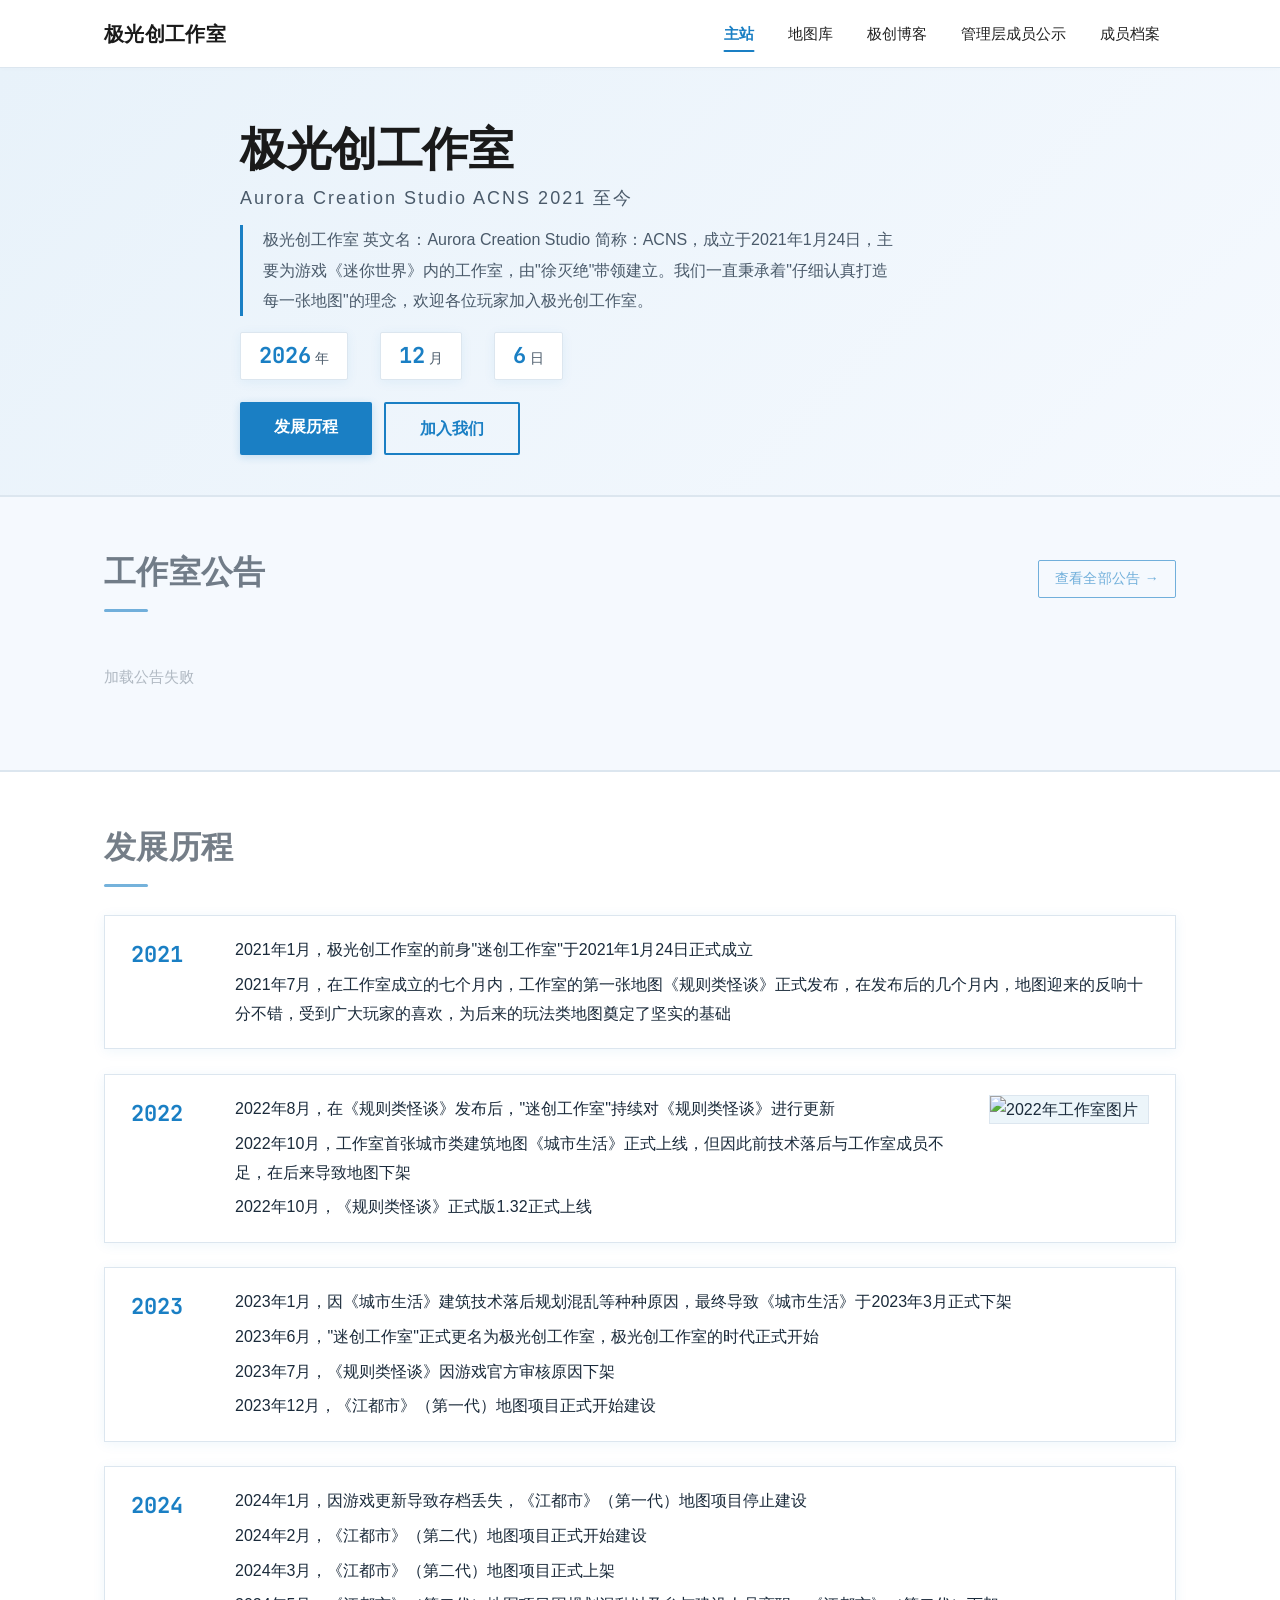
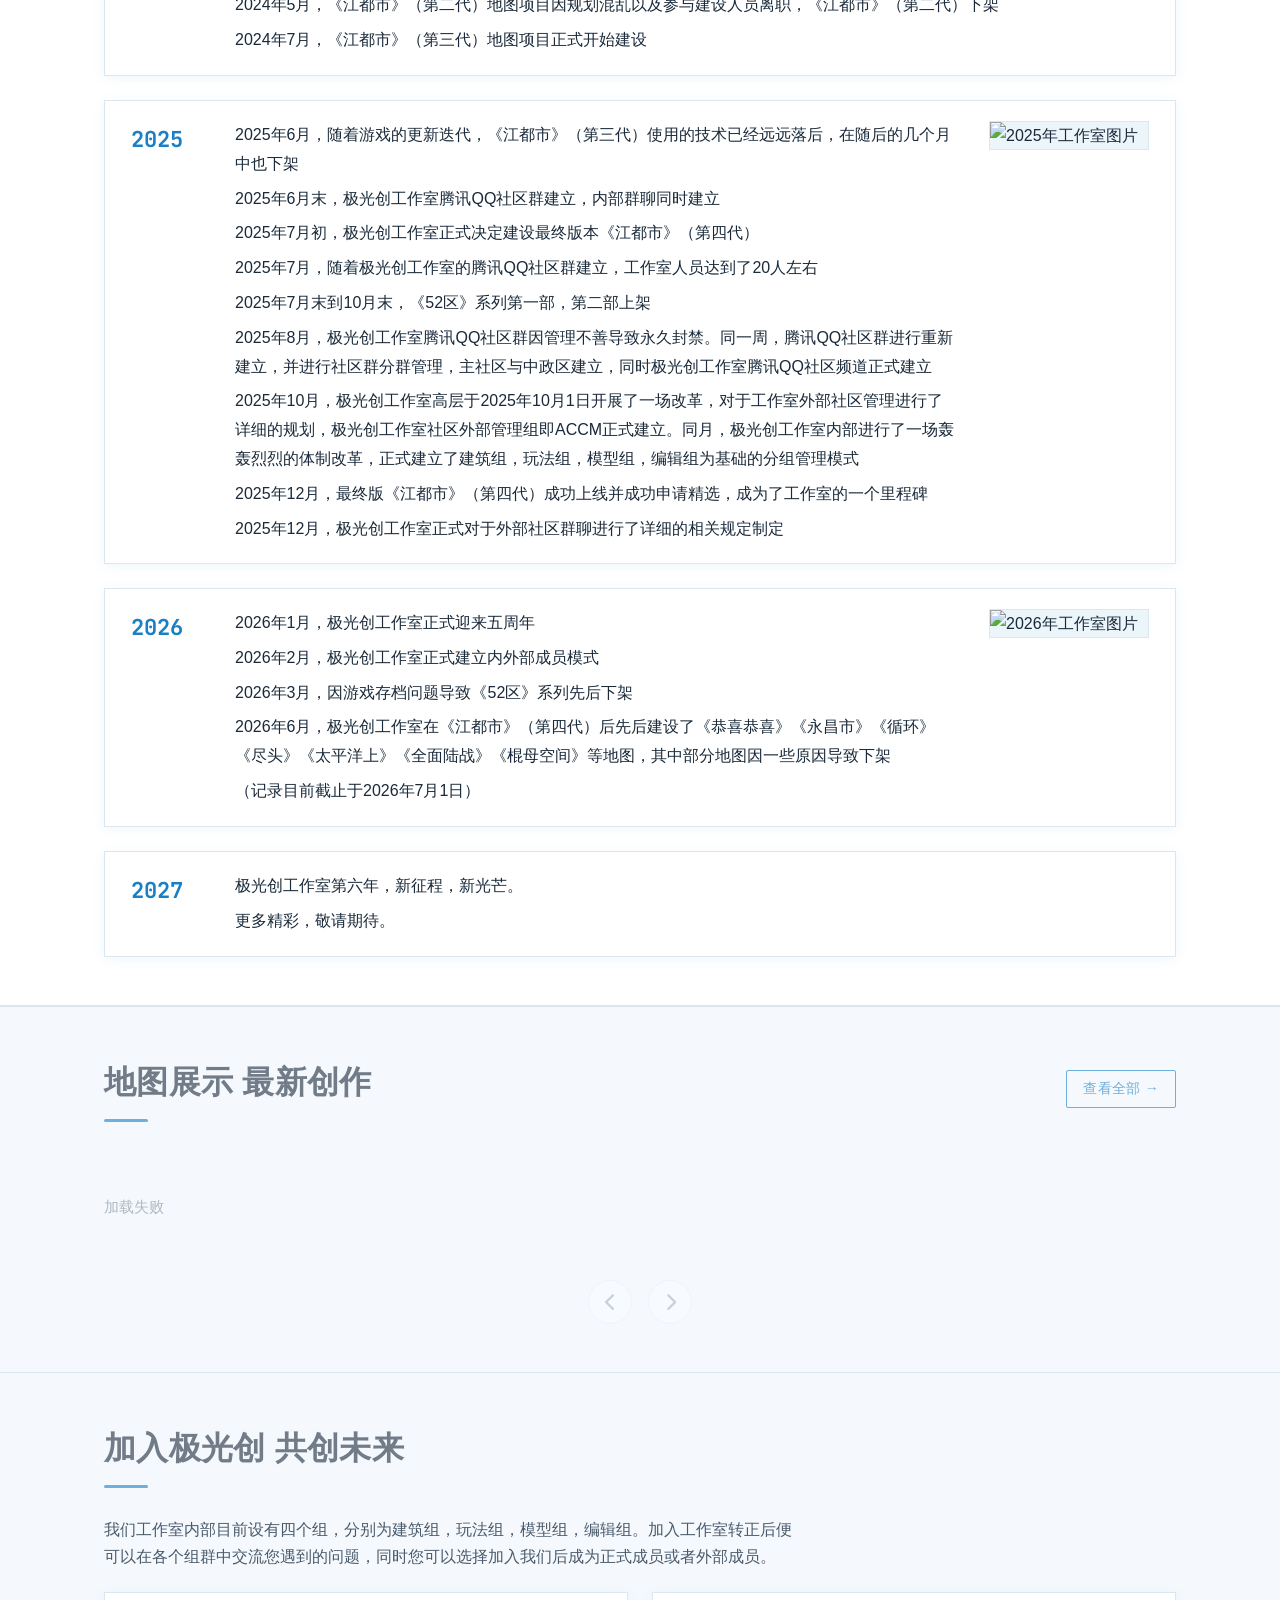
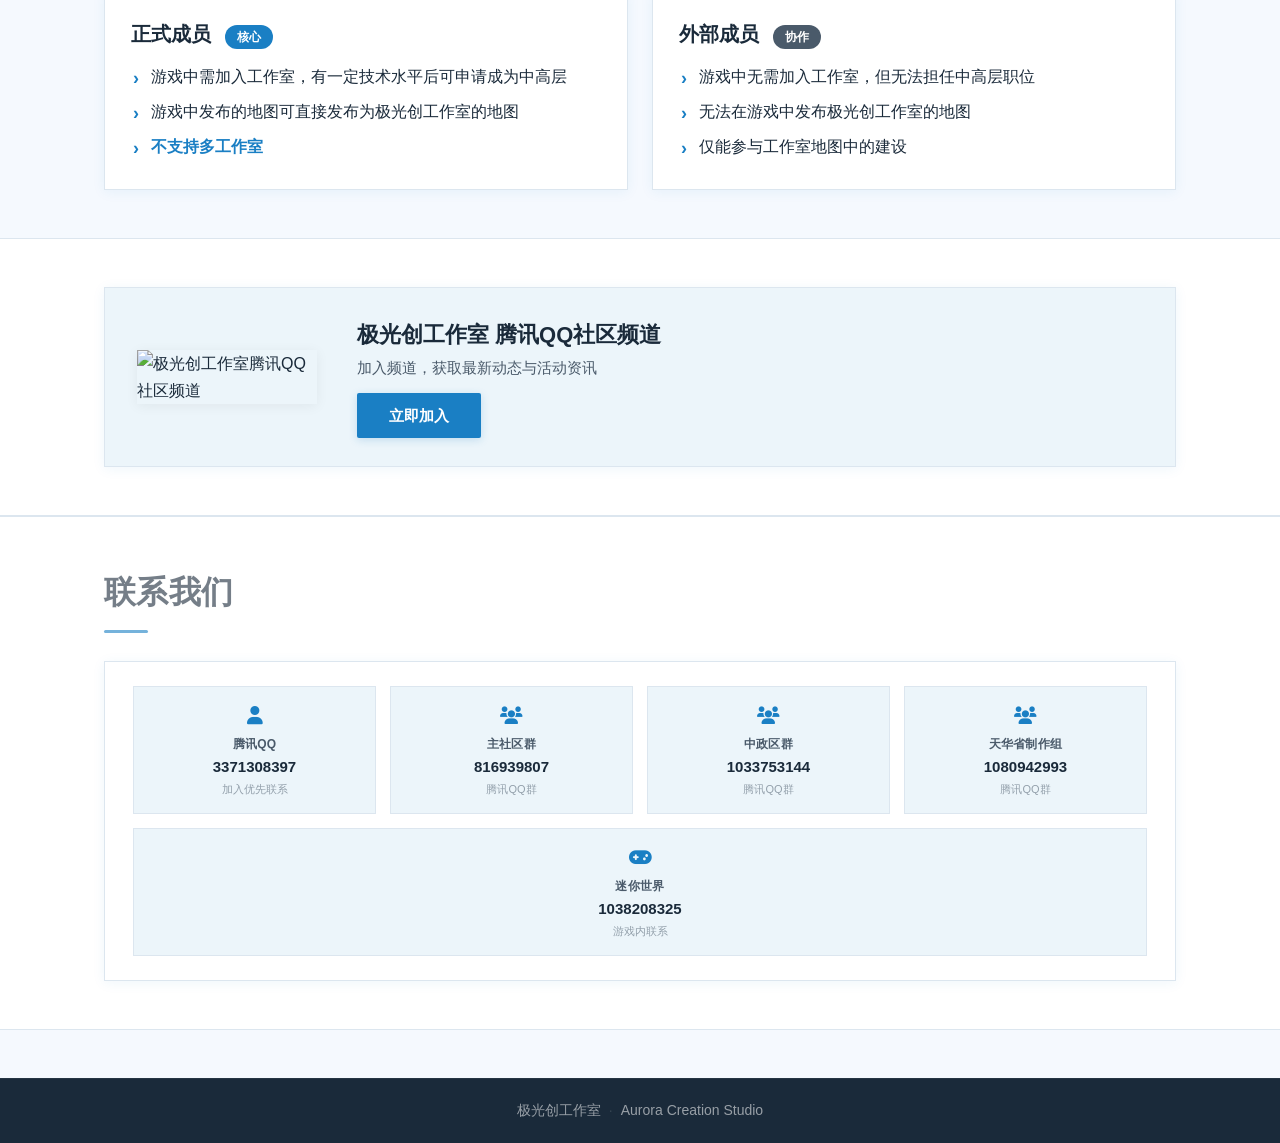
==== index.html @ d9a99336 "Update index.html" ====
<!DOCTYPE html>
<html lang="zh-CN">
<head>
    <meta charset="UTF-8">
    <meta name="viewport" content="width=device-width, initial-scale=1.0, maximum-scale=1.0, user-scalable=no, viewport-fit=cover">
    <title>极光创工作室</title>
    <link rel="shortcut icon" href="https://user-assets.sxlcdn.com/images/1291382/FuDaZWAs3_92-0wUCjGg2zRMiHe5.png?imageMogr2/strip/auto-orient/thumbnail/64x64>/quality/90!/format/png" type="image/x-icon">
    <link rel="stylesheet" href="https://cdnjs.cloudflare.com/ajax/libs/font-awesome/6.0.0-beta3/css/all.min.css">
    <link href="https://fonts.googleapis.com/css2?family=Inter:wght@300;400;500;600;700;800;900&family=JetBrains+Mono:wght@300;400;600;700&display=swap" rel="stylesheet">
    <link rel="stylesheet" href="assets/css/components.css">
    <style>
        /* ===== 基础变量（与成员档案一致） ===== */
        :root {
            --blue-primary: #1a7fc4;
            --blue-primary-dark: #0f6aad;
            --blue-bg-light: #ecf5fa;
            --blue-bg-pale: #f5f9fe;
            --white: #ffffff;
            --text-dark: #1a2a3a;
            --text-muted: #4a5a6a;
            --border-light: #dce6ef;
            --shadow-sm: 0 2px 12px rgba(26, 127, 196, 0.07);
            --shadow-hover: 0 8px 28px rgba(26, 127, 196, 0.14);
            --radius: 2px;
        }

        * { margin:0; padding:0; box-sizing:border-box; cursor:default; }
        a,button,.btn,.nav-link { cursor:pointer; }
        :focus { outline:2px solid var(--blue-primary); outline-offset:2px; }
        html { font-size:16px; scroll-behavior:smooth; }
        body {
            font-family: -apple-system, BlinkMacSystemFont, "PingFang SC", "Microsoft YaHei", "Helvetica Neue", Arial, sans-serif;
            background-color: #f5f9fe;
            color: #1a2a3a;
            line-height: 1.7;
            font-size: 16px;
            padding-top: 68px;
            overflow-x: hidden;
            -webkit-font-smoothing: antialiased;
            user-select: none;
        }
        a { text-decoration: none; color: inherit; }
        img { max-width:100%; height:auto; display:block; }
        .container { max-width:1120px; margin:0 auto; padding:0 24px; }

        /* ============================================================
           导航栏（完全复制成员档案页面样式）
           ============================================================ */
        .navbar {
            position: fixed;
            top: 0;
            left: 0;
            right: 0;
            z-index: 100;
            background: #ffffff;
            height: 68px;
            display: flex;
            align-items: center;
            border-bottom: 1px solid var(--border-light);
            box-shadow: 0 1px 4px rgba(0, 0, 0, 0.02);
        }
        .navbar .container {
            display: flex;
            align-items: center;
            justify-content: space-between;
            width: 100%;
        }
        .navbar-brand {
            display: flex;
            align-items: center;
            gap: 10px;
        }
        .navbar-brand .logo {
            height: 36px;
            width: auto;
        }
        .navbar-brand .brand-text {
            font-size: 20px;
            font-weight: 700;
            color: #1a1a1a;
            letter-spacing: 0.3px;
            white-space: nowrap;
        }
        .nav-links {
            display: flex;
            gap: 2px;
            list-style: none;
        }
        .nav-links li a {
            display: block;
            padding: 8px 16px;
            font-size: 15px;
            font-weight: 500;
            color: #222222;
            border-radius: var(--radius);
            transition: background 0.2s, color 0.2s;
            position: relative;
        }
        .nav-links li a::after {
            content: '';
            position: absolute;
            bottom: 2px;
            left: 50%;
            width: 0;
            height: 2px;
            background: var(--blue-primary);
            transition: width 0.25s ease;
            transform: translateX(-50%);
            border-radius: var(--radius);
        }
        .nav-links li a:hover {
            background: var(--blue-bg-light);
            color: var(--blue-primary);
        }
        .nav-links li a:hover::after {
            width: 50%;
        }
        .nav-links li a.active {
            color: var(--blue-primary);
            font-weight: 600;
        }
        .nav-links li a.active::after {
            width: 50%;
        }

        .menu-toggle {
            display: none;
            background: none;
            border: none;
            font-size: 1.4rem;
            color: #222;
            cursor: pointer;
            padding: 4px 8px;
        }

        /* ============================================================
           底部（与成员档案一致）
           ============================================================ */
        .footer {
            background: #1a2a3a;
            color: rgba(255, 255, 255, 0.55);
            text-align: center;
            padding: 20px 0;
            font-size: 14px;
            border-top: 1px solid rgba(255, 255, 255, 0.05);
            margin-top: 48px;
        }
        .footer .container {
            display: flex;
            justify-content: center;
            align-items: center;
            gap: 8px;
            flex-wrap: wrap;
        }
        .footer .sep {
            color: rgba(255, 255, 255, 0.12);
        }

        /* ============================================================
           英雄区
           ============================================================ */
        .hero {
            padding: 56px 0 40px;
            background: linear-gradient(135deg, #e8f2fa 0%, #f5f9fe 100%);
            border-bottom: 1px solid var(--border-light);
            position: relative;
            overflow: hidden;
        }
        .hero-content { max-width:800px; margin:0 auto; text-align:left; position:relative; z-index:1; }
        .hero-content h1 { font-size:46px; font-weight:800; color:#1a1a1a; line-height:1.1; letter-spacing:-0.5px; margin-bottom:8px; }
        .hero-content h1 .hl { color:var(--blue-primary); }
        .hero-content .sub { font-size:18px; color:var(--text-muted); letter-spacing:2px; font-weight:300; margin-bottom:12px; }
        .hero-content .desc { font-size:16px; color:var(--text-muted); max-width:660px; line-height:1.9; border-left:3px solid var(--blue-primary); padding-left:20px; }
        .hero-stats { display:flex; gap:16px 32px; flex-wrap:wrap; margin:16px 0 22px; }
        .hero-stats .stat { background:var(--white); border:1px solid var(--border-light); padding:4px 18px; border-radius:var(--radius); box-shadow:var(--shadow-sm); transition:box-shadow .25s,transform .2s; }
        .hero-stats .stat:hover { box-shadow:var(--shadow-hover); transform:translateY(-2px); }
        .hero-stats .stat .num { font-size:22px; font-weight:700; color:var(--blue-primary); font-family:'JetBrains Mono',monospace; }
        .hero-stats .stat .lbl { font-size:14px; color:var(--text-muted); margin-left:4px; }
        .hero-actions { display:flex; flex-wrap:wrap; gap:12px; }
        .btn-primary {
            display:inline-block; background:var(--blue-primary); color:#fff; padding:11px 34px;
            font-weight:600; font-size:16px; border:none; transition:background .25s,transform .2s,box-shadow .25s;
            box-shadow:0 2px 8px rgba(26,127,196,.2); cursor:pointer; border-radius:var(--radius);
        }
        .btn-primary:hover { background:var(--blue-primary-dark); transform:translateY(-2px); box-shadow:0 6px 20px rgba(26,127,196,.25); }
        .btn-outline {
            display:inline-block; background:transparent; color:var(--blue-primary); padding:11px 34px;
            font-weight:600; font-size:16px; border:2px solid var(--blue-primary); transition:background .25s,color .25s,transform .2s; cursor:pointer; border-radius:var(--radius);
        }
        .btn-outline:hover { background:var(--blue-primary); color:#fff; transform:translateY(-2px); }

        /* ============================================================
           板块通用
           ============================================================ */
        .section { padding:48px 0; }
        .section-alt { background:var(--white); border-top:1px solid var(--border-light); border-bottom:1px solid var(--border-light); }
        .section-title {
            display:flex; align-items:baseline; justify-content:space-between; flex-wrap:wrap; gap:12px 20px; margin-bottom:28px;
        }
        .section-title .left { display:flex; flex-direction:column; }
        .section-title .left h2 { font-size:32px; font-weight:700; color:var(--text-dark); letter-spacing:.3px; }
        .section-title .left .line { width:44px; height:3px; background:var(--blue-primary); margin-top:10px; border-radius:var(--radius); }
        .section-title .sub { font-size:14px; color:var(--text-muted); font-weight:400; opacity:.6; }
        .section-title .view-all {
            font-size:14px; font-weight:500; color:var(--blue-primary); padding:6px 16px; border:1px solid var(--blue-primary);
            transition:background .25s,color .25s,transform .2s; white-space:nowrap; display:inline-flex; align-items:center; gap:6px; border-radius:var(--radius);
        }
        .section-title .view-all:hover { background:var(--blue-primary); color:#fff; transform:translateY(-2px); }

        /* ============================================================
           ★★★ 卡片入场动画（统一：0.5s ease-out） ★★★
           ============================================================ */
        .card-enter {
            opacity:0;
            transform:translateY(30px) scale(0.97);
            transition:opacity 0.5s ease-out, transform 0.5s ease-out;
            position:relative;
            will-change:transform,opacity;
            overflow:hidden;
        }
        .card-enter::before {
            content:'';
            position:absolute; inset:0;
            background:linear-gradient(90deg,transparent,rgba(26,127,196,.10),transparent);
            transform:translateX(-100%);
            transition:transform 0.6s ease-out;
            pointer-events:none; z-index:1;
        }
        .card-enter.entered {
            opacity:1;
            transform:translateY(0) scale(1);
        }
        .card-enter.entered::before {
            transform:translateX(100%);
        }
        .notice-card.card-enter { transform:translateX(-12px) scale(0.97); }
        .notice-card.card-enter.entered { transform:translateX(0) scale(1); }
        .map-card.card-enter { transform:translateX(12px) scale(0.97); }
        .map-card.card-enter.entered { transform:translateX(0) scale(1); }

        /* ============================================================
           ★★★ 悬停反馈 ★★★
           ============================================================ */
        .notice-card, .map-card, .timeline-item, .join-card, .channel-card, .contact-card {
            transition:transform 0.15s ease, box-shadow 0.15s ease, border-color 0.15s ease;
            will-change:transform;
        }
        .notice-card:hover, .map-card:hover, .timeline-item:hover, .join-card:hover, .channel-card:hover, .contact-card:hover {
            transform:translateY(-5px) scale(1.015) !important;
            box-shadow:0 12px 40px rgba(26,127,196,.14), 0 4px 16px rgba(26,127,196,.04) !important;
            border-color:var(--blue-primary) !important;
        }
        .notice-card:not(:hover), .map-card:not(:hover), .timeline-item:not(:hover), .join-card:not(:hover), .channel-card:not(:hover), .contact-card:not(:hover) {
            transition:transform 0.3s ease, box-shadow 0.3s ease, border-color 0.3s ease;
        }

        /* ============================================================
           发展历程
           ============================================================ */
        .timeline { display:flex; flex-direction:column; gap:24px; }
        .timeline-item {
            display:flex; flex-wrap:wrap; gap:20px 32px;
            background:var(--white); border:1px solid var(--border-light); padding:20px 26px;
            box-shadow:var(--shadow-sm); align-items:flex-start;
        }
        .timeline-item .year { font-size:22px; font-weight:700; color:var(--blue-primary); min-width:72px; font-family:'JetBrains Mono',monospace; transition:color .25s,transform .25s; }
        .timeline-item .content { flex:1; min-width:180px; }
        .timeline-item .content p { margin-bottom:6px; line-height:1.8; color:var(--text-dark); }
        .timeline-item .content p:last-child { margin-bottom:0; }
        .timeline-item .img-wrap { flex:0 0 160px; max-width:200px; border:1px solid var(--border-light); overflow:hidden; background:var(--blue-bg-light); }
        .timeline-item .img-wrap img { width:100%; height:auto; display:block; }

        /* ============================================================
           公告（横向滑动）
           ============================================================ */
        .notice-section {
            background:var(--blue-bg-pale); border-top:1px solid var(--border-light); border-bottom:1px solid var(--border-light);
        }
        .notice-scroll-wrapper {
            overflow-x:auto; overflow-y:visible; -webkit-overflow-scrolling:touch; scroll-behavior:smooth;
            padding:4px 0 12px; margin:0 -4px; scrollbar-width:thin;
        }
        .notice-scroll-wrapper::-webkit-scrollbar { height:6px; background:var(--border-light); border-radius:3px; }
        .notice-scroll-wrapper::-webkit-scrollbar-thumb { background:var(--blue-primary); border-radius:3px; }
        .notice-grid { display:flex; flex-wrap:nowrap; gap:20px; width:max-content; padding:0 4px; }
        .notice-card {
            flex:0 0 260px; max-width:260px; background:var(--white); border:1px solid var(--border-light);
            overflow:hidden; box-shadow:var(--shadow-sm); display:flex; flex-direction:column; cursor:pointer;
        }
        .notice-card .cover { width:100%; aspect-ratio:16/9; object-fit:cover; background:var(--blue-bg-light); border-bottom:1px solid var(--border-light); transition:transform .3s; }
        .notice-card .cover-placeholder { width:100%; aspect-ratio:16/9; background:var(--blue-bg-light); border-bottom:1px solid var(--border-light); display:flex; align-items:center; justify-content:center; font-size:2.4rem; color:var(--blue-primary); opacity:.15; }
        .notice-card .body { padding:12px 14px 14px; flex:1; display:flex; flex-direction:column; gap:4px; }
        .notice-card .body .title { font-size:15px; font-weight:700; color:var(--text-dark); line-height:1.3; display:-webkit-box; -webkit-line-clamp:2; -webkit-box-orient:vertical; overflow:hidden; }
        .notice-card .body .date-row { font-size:12px; color:var(--text-muted); opacity:.55; display:flex; align-items:center; gap:4px; }
        .notice-card .body .date-row i { font-size:11px; opacity:.5; }
        .notice-card .body .summary { font-size:13px; color:var(--text-muted); line-height:1.6; display:-webkit-box; -webkit-line-clamp:2; -webkit-box-orient:vertical; overflow:hidden; flex:1; }
        .notice-empty, .notice-loading { text-align:center; padding:20px 0; color:var(--text-muted); opacity:.4; font-size:15px; width:100%; }
        .notice-loading i { display:block; font-size:24px; color:var(--blue-primary); margin-bottom:8px; opacity:1; }

        /* ============================================================
           地图（横向滑动 + 左右箭头）
           ============================================================ */
        .map-section {
            background:var(--blue-bg-pale); border-top:1px solid var(--border-light); border-bottom:1px solid var(--border-light);
        }
        .map-wrapper { position:relative; overflow:hidden; }
        .map-scroll-wrapper {
            overflow-x:auto; overflow-y:visible; -webkit-overflow-scrolling:touch; scroll-behavior:smooth;
            padding:4px 0 12px; margin:0 -4px; scrollbar-width:thin;
        }
        .map-scroll-wrapper::-webkit-scrollbar { height:6px; background:var(--border-light); border-radius:3px; }
        .map-scroll-wrapper::-webkit-scrollbar-thumb { background:var(--blue-primary); border-radius:3px; }
        .map-grid { display:flex; flex-wrap:nowrap; gap:20px; width:max-content; padding:0 4px; }
        .map-card {
            flex:0 0 220px; max-width:220px; background:var(--white); border:1px solid var(--border-light);
            overflow:hidden; box-shadow:var(--shadow-sm); display:flex; flex-direction:column; cursor:pointer;
        }
        .map-card .cover { width:100%; aspect-ratio:16/9; object-fit:cover; background:var(--blue-bg-light); border-bottom:1px solid var(--border-light); transition:transform .3s; }
        .map-card .cover-placeholder { width:100%; aspect-ratio:16/9; background:var(--blue-bg-light); border-bottom:1px solid var(--border-light); display:flex; align-items:center; justify-content:center; font-size:2.4rem; color:var(--blue-primary); opacity:.15; }
        .map-card .body { padding:12px 14px 14px; flex:1; display:flex; flex-direction:column; gap:3px; }
        .map-card .body .tag-blue { font-size:10px; font-weight:600; padding:1px 10px; border:1.5px solid var(--blue-primary); color:var(--blue-primary); background:transparent; display:inline-block; line-height:1.5; align-self:flex-start; }
        .map-card .body .title { font-size:15px; font-weight:700; color:var(--text-dark); line-height:1.3; display:-webkit-box; -webkit-line-clamp:2; -webkit-box-orient:vertical; overflow:hidden; }
        .map-card .body .date-row { font-size:12px; color:var(--text-muted); opacity:.55; display:flex; align-items:center; gap:4px; }
        .map-card .body .date-row i { font-size:11px; opacity:.5; }
        .map-card .body .meta-row { display:flex; align-items:center; justify-content:space-between; font-size:12px; color:var(--text-muted); opacity:.6; flex-wrap:wrap; gap:2px 8px; }
        /* 作者名无下划线 */
        .map-card .body .meta-row .author {
            display:flex; align-items:center; gap:3px; cursor:pointer; color:var(--blue-primary); font-weight:500; transition:color .15s;
            text-decoration:none !important;
        }
        .map-card .body .meta-row .author:hover {
            color:var(--blue-primary-dark);
            text-decoration:none !important;
        }
        .map-card .body .meta-row .author i { font-size:10px; opacity:.5; }
        .map-card .body .meta-row .minid { font-family:'JetBrains Mono',monospace; font-size:11px; color:var(--text-muted); opacity:.5; }
        .map-card .body .desc-box { background:var(--blue-bg-light); border:1px solid var(--border-light); padding:6px 10px; margin-top:4px; font-size:12px; color:var(--text-muted); line-height:1.6; display:-webkit-box; -webkit-line-clamp:3; -webkit-box-orient:vertical; overflow:hidden; min-height:48px; }
        .map-empty, .map-loading { text-align:center; padding:40px 0; color:var(--text-muted); opacity:.4; font-size:15px; width:100%; }
        .map-loading i { display:block; font-size:24px; color:var(--blue-primary); margin-bottom:8px; opacity:1; }

        .map-arrows { display:flex; justify-content:center; gap:16px; margin-top:8px; }
        .map-arrows button {
            background:var(--white); border:1px solid var(--border-light); border-radius:50%; width:44px; height:44px; font-size:18px;
            color:var(--text-dark); cursor:pointer; transition:background .2s,transform .15s,box-shadow .2s;
            box-shadow:var(--shadow-sm); display:flex; align-items:center; justify-content:center;
        }
        .map-arrows button:hover { background:var(--blue-primary); color:#fff; border-color:var(--blue-primary); transform:scale(1.05); box-shadow:var(--shadow-hover); }
        .map-arrows button:active { transform:scale(.92); }
        .map-arrows button:disabled { opacity:.25; cursor:default; transform:none!important; box-shadow:none!important; background:var(--white); color:var(--text-muted); border-color:var(--border-light); }
        @media(max-width:768px){ .map-arrows button { width:38px; height:38px; font-size:15px; } }

        /* ============================================================
           加入工作室
           ============================================================ */
        .join-grid { display:grid; grid-template-columns:1fr 1fr; gap:24px; margin-top:4px; }
        .join-card {
            background:var(--white); border:1px solid var(--border-light); padding:24px 26px;
            box-shadow:var(--shadow-sm); opacity:0; transform:translateY(18px); transition:opacity .5s,transform .5s;
        }
        .join-card.visible { opacity:1; transform:translateY(0); }
        .join-card h3 { font-size:20px; font-weight:700; color:var(--text-dark); margin-bottom:8px; }
        .join-card h3 .badge { font-size:12px; font-weight:600; background:var(--blue-primary); color:#fff; padding:2px 12px; border-radius:20px; margin-left:8px; display:inline-block; }
        .join-card ul { list-style:none; padding:0; }
        .join-card ul li { padding:4px 0 4px 20px; position:relative; line-height:1.7; color:var(--text-dark); }
        .join-card ul li::before { content:'›'; position:absolute; left:2px; top:4px; color:var(--blue-primary); font-weight:700; font-size:18px; }
        .join-card .highlight { color:var(--blue-primary); font-weight:600; }

        /* ============================================================
           频道
           ============================================================ */
        .channel-section { padding:48px 0; background:var(--white); border-top:1px solid var(--border-light); border-bottom:1px solid var(--border-light); }
        .channel-card {
            background:var(--blue-bg-light); border:1px solid var(--border-light); padding:28px 32px;
            box-shadow:var(--shadow-sm); display:flex; flex-wrap:wrap; align-items:center; justify-content:center; gap:28px 40px;
            opacity:0; transform:translateY(18px); transition:opacity .5s,transform .5s;
        }
        .channel-card.visible { opacity:1; transform:translateY(0); }
        .channel-card .channel-img { flex:0 0 180px; max-width:200px; overflow:hidden; box-shadow:0 2px 12px rgba(0,0,0,.06); }
        .channel-card .channel-img img { width:100%; display:block; }
        .channel-card .channel-info { flex:1; min-width:180px; text-align:left; }
        .channel-card .channel-info h2 { font-size:22px; font-weight:700; color:var(--text-dark); margin-bottom:2px; }
        .channel-card .channel-info .sub { font-size:15px; color:var(--text-muted); margin-bottom:12px; }
        .btn-join { display:inline-block; background:var(--blue-primary); color:#fff; padding:10px 32px; font-weight:600; font-size:15px; border:none; transition:background .2s,transform .2s,box-shadow .25s; box-shadow:0 2px 8px rgba(26,127,196,.2); cursor:pointer; border-radius:var(--radius); }
        .btn-join:hover { background:var(--blue-primary-dark); transform:translateY(-2px); box-shadow:0 6px 20px rgba(26,127,196,.25); }

        /* ============================================================
           联系我们
           ============================================================ */
        .contact-wrapper { background:var(--white); border:1px solid var(--border-light); padding:24px 28px; box-shadow:var(--shadow-sm); }
        .contact-grid { display:grid; grid-template-columns:repeat(4,1fr); gap:14px; }
        .contact-card {
            background:var(--blue-bg-light); border:1px solid var(--border-light); padding:14px 12px; text-align:center;
            opacity:0; transform:translateY(14px); transition:opacity .5s,transform .5s;
        }
        .contact-card.visible { opacity:1; transform:translateY(0); }
        .contact-card .icon { font-size:18px; color:var(--blue-primary); margin-bottom:2px; transition:transform .25s; }
        .contact-card .card-title { font-weight:600; font-size:12px; color:var(--text-muted); letter-spacing:.3px; }
        .contact-card .card-value { font-weight:700; font-size:15px; color:var(--text-dark); word-break:break-all; }
        .contact-card .card-note { font-size:11px; color:var(--text-muted); opacity:.55; margin-top:1px; }
        .contact-card.span-full { grid-column:1/-1; }

        /* ============================================================
           响应式
           ============================================================ */
        @media(max-width:1024px){ body{padding-top:64px;}.navbar{min-height:60px;} }
        @media(max-width:768px){
            body { padding-top:60px; }
            .navbar { height:60px; }
            .menu-toggle { display:block; }
            .nav-links {
                display:none;
                position:absolute;
                top:60px;
                left:0;
                right:0;
                flex-direction:column;
                background:#fff;
                padding:12px 24px 20px;
                gap:2px;
                border-top:1px solid var(--border-light);
                box-shadow:0 8px 24px rgba(0,0,0,.06);
            }
            .nav-links.open { display:flex; }
            .nav-links li a { padding:10px 16px; font-size:16px; width:100%; text-align:center; }
            .navbar-brand .brand-text { font-size:17px; }
            .navbar-brand .logo { height:28px; }
            .hero-content h1 { font-size:32px; }
            .hero { padding:40px 0 32px; }
            .section { padding:32px 0; }
            .section-title .left h2 { font-size:26px; }
            .join-grid { grid-template-columns:1fr; gap:16px; }
            .channel-card { flex-direction:column; text-align:center; padding:20px 16px; gap:16px; }
            .channel-card .channel-img { flex:1 1 auto; max-width:140px; }
            .channel-card .channel-info { text-align:center; }
            .notice-card { flex:0 0 200px; max-width:200px; }
            .map-card { flex:0 0 170px; max-width:170px; }
            .timeline-item { flex-direction:column; padding:16px 18px; gap:14px; }
            .timeline-item .img-wrap { flex:1 1 auto; max-width:100%; }
            .timeline-item .year { font-size:18px; min-width:auto; }
            .contact-grid { grid-template-columns:repeat(2,1fr); gap:12px; }
            .contact-card.span-full { grid-column:1/-1; }
            .hero-stats .stat .num { font-size:17px; }
            .btn-primary, .btn-outline, .btn-join { padding:10px 22px; font-size:14px; }
            .map-arrows button { width:38px; height:38px; font-size:15px; }
            .container { padding:0 14px; }
        }
        @media(max-width:480px){
            body { padding-top:54px; }
            .navbar { height:54px; }
            .navbar-brand .logo { height:24px; }
            .navbar-brand .brand-text { font-size:15px; }
            .hero-content h1 { font-size:26px; }
            .hero-content .desc { font-size:14px; padding-left:14px; }
            .btn-primary, .btn-outline, .btn-join { width:100%; text-align:center; }
            .hero-actions { flex-direction:column; width:100%; }
            .join-card { padding:18px 16px; }
            .channel-card { padding:18px 14px; }
            .notice-card { flex:0 0 170px; max-width:170px; }
            .map-card { flex:0 0 150px; max-width:150px; }
            .section-title .left h2 { font-size:22px; }
            .map-card .body .title { font-size:13px; }
            .notice-card .body .title { font-size:13px; }
            .contact-grid { grid-template-columns:1fr 1fr; gap:10px; }
            .contact-wrapper { padding:14px 12px; }
            .contact-card { padding:12px 8px; }
            .contact-card .card-value { font-size:13px; }
            .timeline-item { padding:14px 14px; }
            .map-arrows button { width:34px; height:34px; font-size:13px; }
            .container { padding:0 12px; }
        }
        @media(max-width:420px){
            .contact-grid { grid-template-columns:1fr; gap:10px; }
            .notice-card { flex:0 0 150px; max-width:150px; }
            .map-card { flex:0 0 130px; max-width:130px; }
        }

        /* ============================================================
           底部（完全复制成员档案）
           ============================================================ */
        .footer {
            background: #1a2a3a;
            color: rgba(255, 255, 255, 0.55);
            text-align: center;
            padding: 20px 0;
            font-size: 14px;
            border-top: 1px solid rgba(255, 255, 255, 0.05);
            margin-top: 48px;
        }
        .footer .container {
            display: flex;
            justify-content: center;
            align-items: center;
            gap: 8px;
            flex-wrap: wrap;
        }
        .footer .sep {
            color: rgba(255, 255, 255, 0.12);
        }

        /* ============================================================
           彩蛋弹出层
           ============================================================ */
        .egg-popup {
            position:fixed; top:50%; left:50%; transform:translate(-50%,-50%) scale(.8); z-index:999;
            background:rgba(255,255,255,.95); backdrop-filter:blur(16px); border:2px solid var(--blue-primary);
            padding:32px 40px; max-width:420px; width:90%; text-align:center;
            opacity:0; visibility:hidden; transition:opacity .5s,transform .5s cubic-bezier(.34,1.56,.64,1),visibility .5s;
            box-shadow:0 20px 60px rgba(0,0,0,.15);
        }
        .egg-popup.open { opacity:1; visibility:visible; transform:translate(-50%,-50%) scale(1); }
        .egg-popup .egg-icon { font-size:40px; margin-bottom:8px; display:block; }
        .egg-popup h2 { font-size:22px; font-weight:700; color:var(--text-dark); margin-bottom:6px; }
        .egg-popup p { color:var(--text-muted); font-size:15px; line-height:1.8; margin-bottom:16px; }
        .egg-popup .btn-close-egg { background:var(--blue-primary); color:#fff; border:none; padding:10px 32px; font-weight:600; font-size:14px; cursor:pointer; transition:background .2s; border-radius:var(--radius); }
        .egg-popup .btn-close-egg:hover { background:var(--blue-primary-dark); }
        .egg-overlay { position:fixed; inset:0; z-index:998; background:rgba(0,0,0,.3); backdrop-filter:blur(4px); opacity:0; visibility:hidden; transition:opacity .4s,visibility .4s; }
        .egg-overlay.open { opacity:1; visibility:visible; }

        .confetti-container { position:fixed; top:0; left:0; width:100%; height:100%; pointer-events:none; z-index:9999; overflow:hidden; }
        .confetti { position:absolute; width:10px; height:10px; opacity:0; animation:confettiFall 3s ease-in forwards; }
        @keyframes confettiFall { 0%{opacity:1;transform:translateY(-10vh) rotate(0deg) scale(1);} 100%{opacity:0;transform:translateY(110vh) rotate(720deg) scale(.5);} }
        .firework { position:fixed; pointer-events:none; z-index:60; font-size:20px; animation:fireworkBurst .8s ease-out forwards; will-change:transform,opacity; }
        @keyframes fireworkBurst { 0%{transform:translate(0,0) scale(.5);opacity:1;} 100%{transform:translate(var(--fx),var(--fy)) scale(1.5);opacity:0;} }
    </style>
</head>
<body>

    <!-- ============================================================
       彩蛋弹出层
       ============================================================ -->
    <div class="egg-overlay" id="eggOverlay"></div>
    <div class="egg-popup" id="eggPopup">
        <span class="egg-icon">✦</span>
        <h2>极光之约</h2>
        <p>你发现了一处隐藏的极光能量。</p>
        <button class="btn-close-egg" id="eggCloseBtn">接受光芒</button>
    </div>

    <!-- ============================================================
       导航栏（完全复制成员档案页面）
       ============================================================ -->
    <header class="navbar" id="navbar">
        <div class="container">
            <div class="navbar-brand">
                <img class="logo" src="https://user-assets.sxlcdn.com/images/1138507/FnXCnd1-XDIsMnQHRLQD_xUKHJac.jpg?imageMogr2/strip/auto-orient/thumbnail/1200x9000%3E/quality/90!/format/png" alt="极光创工作室logo" loading="lazy" onerror="this.style.display='none'">
                <span class="brand-text">极光创工作室</span>
            </div>
            <button class="menu-toggle" id="menuToggle" aria-label="菜单"><i class="fas fa-bars"></i></button>
            <ul class="nav-links" id="navLinks">
                <li><a href="./" class="active">主站</a></li>
                <li><a href="./map/">地图库</a></li>
                <li><a href="./blog/">极创博客</a></li>
                <li><a href="./Management/">管理层成员公示</a></li>
                <li><a href="./Management/member.html">成员档案</a></li>
            </ul>
        </div>
    </header>

    <!-- ============================================================
       英雄区
       ============================================================ -->
    <section id="hero" class="hero">
        <div class="container">
            <div class="hero-content">
                <h1>极光创工作室</h1>
                <div class="sub">Aurora Creation Studio  ACNS  2021 至今</div>
                <div class="desc">
                    极光创工作室 英文名：Aurora Creation Studio 简称：ACNS，成立于2021年1月24日，主要为游戏《迷你世界》内的工作室，由"徐灭绝"带领建立。我们一直秉承着"仔细认真打造每一张地图"的理念，欢迎各位玩家加入极光创工作室。
                </div>
                <div class="hero-stats">
                    <div class="stat"><span class="num" id="statYear">2021</span><span class="lbl">年</span></div>
                    <div class="stat"><span class="num" id="statMonth">1</span><span class="lbl">月</span></div>
                    <div class="stat"><span class="num" id="statDay">24</span><span class="lbl">日</span></div>
                </div>
                <div class="hero-actions">
                    <a class="btn-primary" href="#history">发展历程</a>
                    <a class="btn-outline" href="#join">加入我们</a>
                </div>
            </div>
        </div>
    </section>

    <!-- ============================================================
       公告板块
       ============================================================ -->
    <section id="notice" class="section notice-section">
        <div class="container">
            <div class="section-title">
                <div class="left">
                    <h2>工作室公告</h2>
                    <div class="line"></div>
                </div>
                <a href="./blog/" class="view-all">查看全部公告 →</a>
            </div>
            <div class="notice-scroll-wrapper">
                <div class="notice-grid" id="noticeGrid">
                    <div class="notice-loading"><i class="fas fa-spinner fa-pulse"></i>加载公告...</div>
                </div>
            </div>
        </div>
    </section>

    <!-- ============================================================
       发展历程
       ============================================================ -->
    <section id="history" class="section section-alt">
        <div class="container">
            <div class="section-title">
                <div class="left">
                    <h2>发展历程</h2>
                    <div class="line"></div>
                </div>
            </div>
            <div class="timeline" id="timelineContainer">
                <div class="timeline-item card-enter">
                    <div class="year">2021</div>
                    <div class="content">
                        <p>2021年1月，极光创工作室的前身"迷创工作室"于2021年1月24日正式成立</p>
                        <p>2021年7月，在工作室成立的七个月内，工作室的第一张地图《规则类怪谈》正式发布，在发布后的几个月内，地图迎来的反响十分不错，受到广大玩家的喜欢，为后来的玩法类地图奠定了坚实的基础</p>
                    </div>
                </div>
                <div class="timeline-item card-enter">
                    <div class="year">2022</div>
                    <div class="content">
                        <p>2022年8月，在《规则类怪谈》发布后，"迷创工作室"持续对《规则类怪谈》进行更新</p>
                        <p>2022年10月，工作室首张城市类建筑地图《城市生活》正式上线，但因此前技术落后与工作室成员不足，在后来导致地图下架</p>
                        <p>2022年10月，《规则类怪谈》正式版1.32正式上线</p>
                    </div>
                    <div class="img-wrap">
                        <img src="https://user-assets.sxlcdn.com/images/1291382/Fux2tNpR_bfNDAnpQLJuHTC0ecLn.jpg?imageMogr2/strip/auto-orient/thumbnail/1200x9000%3E/quality/90!/interlace/1/format/jpeg" alt="2022年工作室图片" loading="lazy">
                    </div>
                </div>
                <div class="timeline-item card-enter">
                    <div class="year">2023</div>
                    <div class="content">
                        <p>2023年1月，因《城市生活》建筑技术落后规划混乱等种种原因，最终导致《城市生活》于2023年3月正式下架</p>
                        <p>2023年6月，"迷创工作室"正式更名为极光创工作室，极光创工作室的时代正式开始</p>
                        <p>2023年7月，《规则类怪谈》因游戏官方审核原因下架</p>
                        <p>2023年12月，《江都市》（第一代）地图项目正式开始建设</p>
                    </div>
                </div>
                <div class="timeline-item card-enter">
                    <div class="year">2024</div>
                    <div class="content">
                        <p>2024年1月，因游戏更新导致存档丢失，《江都市》（第一代）地图项目停止建设</p>
                        <p>2024年2月，《江都市》（第二代）地图项目正式开始建设</p>
                        <p>2024年3月，《江都市》（第二代）地图项目正式上架</p>
                        <p>2024年5月，《江都市》（第二代）地图项目因规划混乱以及参与建设人员离职，《江都市》（第二代）下架</p>
                        <p>2024年7月，《江都市》（第三代）地图项目正式开始建设</p>
                    </div>
                </div>
                <div class="timeline-item card-enter">
                    <div class="year">2025</div>
                    <div class="content">
                        <p>2025年6月，随着游戏的更新迭代，《江都市》（第三代）使用的技术已经远远落后，在随后的几个月中也下架</p>
                        <p>2025年6月末，极光创工作室腾讯QQ社区群建立，内部群聊同时建立</p>
                        <p>2025年7月初，极光创工作室正式决定建设最终版本《江都市》（第四代）</p>
                        <p>2025年7月，随着极光创工作室的腾讯QQ社区群建立，工作室人员达到了20人左右</p>
                        <p>2025年7月末到10月末，《52区》系列第一部，第二部上架</p>
                        <p>2025年8月，极光创工作室腾讯QQ社区群因管理不善导致永久封禁。同一周，腾讯QQ社区群进行重新建立，并进行社区群分群管理，主社区与中政区建立，同时极光创工作室腾讯QQ社区频道正式建立</p>
                        <p>2025年10月，极光创工作室高层于2025年10月1日开展了一场改革，对于工作室外部社区管理进行了详细的规划，极光创工作室社区外部管理组即ACCM正式建立。同月，极光创工作室内部进行了一场轰轰烈烈的体制改革，正式建立了建筑组，玩法组，模型组，编辑组为基础的分组管理模式</p>
                        <p>2025年12月，最终版《江都市》（第四代）成功上线并成功申请精选，成为了工作室的一个里程碑</p>
                        <p>2025年12月，极光创工作室正式对于外部社区群聊进行了详细的相关规定制定</p>
                    </div>
                    <div class="img-wrap">
                        <img src="https://user-assets.sxlcdn.com/images/1291382/FkzvRIEKHLj4YJHosq1dEaDuqbN6.jpg?imageMogr2/strip/auto-orient/thumbnail/1200x9000%3E/quality/90!/interlace/1/format/jpeg" alt="2025年工作室图片" loading="lazy">
                    </div>
                </div>
                <div class="timeline-item card-enter">
                    <div class="year">2026</div>
                    <div class="content">
                        <p>2026年1月，极光创工作室正式迎来五周年</p>
                        <p>2026年2月，极光创工作室正式建立内外部成员模式</p>
                        <p>2026年3月，因游戏存档问题导致《52区》系列先后下架</p>
                        <p>2026年6月，极光创工作室在《江都市》（第四代）后先后建设了《恭喜恭喜》《永昌市》《循环》《尽头》《太平洋上》《全面陆战》《棍母空间》等地图，其中部分地图因一些原因导致下架</p>
                        <p>（记录目前截止于2026年7月1日）</p>
                    </div>
                    <div class="img-wrap">
                        <img src="https://user-assets.sxlcdn.com/images/1291382/FjcTTWJyBp_pcj8OvqZVDY8C3MpT.jpg?imageMogr2/strip/auto-orient/thumbnail/1200x9000%3E/quality/90!/interlace/1/format/jpeg" alt="2026年工作室图片" loading="lazy">
                    </div>
                </div>
                <div class="timeline-item card-enter">
                    <div class="year">2027</div>
                    <div class="content">
                        <p>极光创工作室第六年，新征程，新光芒。</p>
                        <p>更多精彩，敬请期待。</p>
                    </div>
                </div>
            </div>
        </div>
    </section>

    <!-- ============================================================
       地图展示
       ============================================================ -->
    <section id="maps" class="section map-section">
        <div class="container">
            <div class="section-title">
                <div class="left">
                    <h2>地图展示  最新创作</h2>
                    <div class="line"></div>
                </div>
                <a href="./map/" class="view-all">查看全部 →</a>
            </div>
            <div class="map-wrapper">
                <div class="map-scroll-wrapper" id="mapScrollWrapper">
                    <div class="map-grid" id="mapGrid">
                        <div class="map-loading"><i class="fas fa-spinner fa-pulse"></i>加载地图中...</div>
                    </div>
                </div>
            </div>
            <div class="map-arrows" id="mapArrows">
                <button id="mapPrev" aria-label="上一页"><i class="fas fa-chevron-left"></i></button>
                <button id="mapNext" aria-label="下一页"><i class="fas fa-chevron-right"></i></button>
            </div>
        </div>
    </section>

    <!-- ============================================================
       加入工作室
       ============================================================ -->
    <section id="join" class="section">
        <div class="container">
            <div class="section-title">
                <div class="left">
                    <h2>加入极光创  共创未来</h2>
                    <div class="line"></div>
                </div>
            </div>
            <p style="max-width:700px; margin-bottom:22px; color:var(--text-muted); font-size:16px;">
                我们工作室内部目前设有四个组，分别为建筑组，玩法组，模型组，编辑组。加入工作室转正后便可以在各个组群中交流您遇到的问题，同时您可以选择加入我们后成为正式成员或者外部成员。
            </p>
            <div class="join-grid">
                <div class="join-card card-enter">
                    <h3>正式成员 <span class="badge">核心</span></h3>
                    <ul>
                        <li>游戏中需加入工作室，有一定技术水平后可申请成为中高层</li>
                        <li>游戏中发布的地图可直接发布为极光创工作室的地图</li>
                        <li><span class="highlight">不支持多工作室</span></li>
                    </ul>
                </div>
                <div class="join-card card-enter">
                    <h3>外部成员 <span class="badge" style="background:var(--text-muted);color:#fff;">协作</span></h3>
                    <ul>
                        <li>游戏中无需加入工作室，但无法担任中高层职位</li>
                        <li>无法在游戏中发布极光创工作室的地图</li>
                        <li>仅能参与工作室地图中的建设</li>
                    </ul>
                </div>
            </div>
        </div>
    </section>

    <!-- ============================================================
       频道
       ============================================================ -->
    <section class="channel-section">
        <div class="container">
            <div class="channel-card card-enter">
                <div class="channel-img">
                    <img src="https://user-assets.sxlcdn.com/images/1291382/FgNnaZYxLINO3f8da-lw5jO6vrpm.png?imageMogr2/strip/auto-orient/thumbnail/1200x9000%3E/quality/90!/format/png" alt="极光创工作室腾讯QQ社区频道" loading="lazy">
                </div>
                <div class="channel-info">
                    <h2>极光创工作室  腾讯QQ社区频道</h2>
                    <p class="sub">加入频道，获取最新动态与活动资讯</p>
                    <a href="https://pd.qq.com/s/1j5op5f1j?b=9" target="_blank" rel="noopener" class="btn-join">立即加入</a>
                </div>
            </div>
        </div>
    </section>

    <!-- ============================================================
       联系我们
       ============================================================ -->
    <section id="contact" class="section section-alt">
        <div class="container">
            <div class="section-title">
                <div class="left">
                    <h2>联系我们</h2>
                    <div class="line"></div>
                </div>
            </div>
            <div class="contact-wrapper">
                <div class="contact-grid">
                    <div class="contact-card card-enter">
                        <div class="icon"><i class="fas fa-user"></i></div>
                        <div class="card-title">腾讯QQ</div>
                        <div class="card-value">3371308397</div>
                        <div class="card-note">加入优先联系</div>
                    </div>
                    <div class="contact-card card-enter">
                        <div class="icon"><i class="fas fa-users"></i></div>
                        <div class="card-title">主社区群</div>
                        <div class="card-value">816939807</div>
                        <div class="card-note">腾讯QQ群</div>
                    </div>
                    <div class="contact-card card-enter">
                        <div class="icon"><i class="fas fa-users"></i></div>
                        <div class="card-title">中政区群</div>
                        <div class="card-value">1033753144</div>
                        <div class="card-note">腾讯QQ群</div>
                    </div>
                    <div class="contact-card card-enter">
                        <div class="icon"><i class="fas fa-users"></i></div>
                        <div class="card-title">天华省制作组</div>
                        <div class="card-value">1080942993</div>
                        <div class="card-note">腾讯QQ群</div>
                    </div>
                    <div class="contact-card card-enter span-full">
                        <div class="icon"><i class="fas fa-gamepad"></i></div>
                        <div class="card-title">迷你世界</div>
                        <div class="card-value">1038208325</div>
                        <div class="card-note">游戏内联系</div>
                    </div>
                </div>
            </div>
        </div>
    </section>

    <!-- ============================================================
       弹窗结构（成员档案）
       ============================================================ -->
    <div class="modal-overlay" id="modalOverlay">
        <div class="modal-content" id="modalContent">
            <button class="modal-close" id="modalClose">&times;</button>
            <div class="modal-inner" id="modalInner">
                <div id="modalBody"></div>
            </div>
        </div>
    </div>

    <!-- ============================================================
       底部
       ============================================================ -->
    <footer class="footer">
        <div class="container">
            <span>极光创工作室</span>
            <span class="sep">·</span>
            <span> Aurora Creation Studio</span>
        </div>
    </footer>

    <!-- ============================================================
       公共脚本
       ============================================================ -->
    <script src="assets/js/components.js"></script>

    <script>
        (function() {

            // ============================================================
            // 导航栏交互
            // ============================================================
            var menuToggle = document.getElementById('menuToggle');
            var navLinks = document.getElementById('navLinks');
            if (menuToggle && navLinks) {
                menuToggle.addEventListener('click', function(e) {
                    e.stopPropagation();
                    navLinks.classList.toggle('open');
                });
                document.addEventListener('click', function(e) {
                    if (!navLinks.contains(e.target) && !menuToggle.contains(e.target)) {
                        navLinks.classList.remove('open');
                    }
                });
                navLinks.querySelectorAll('a').forEach(function(link) {
                    link.addEventListener('click', function() {
                        navLinks.classList.remove('open');
                    });
                });
            }

            // ============================================================
            // 地图左右箭头
            // ============================================================
            (function initMapArrows() {
                var wrapper = document.getElementById('mapScrollWrapper');
                var prevBtn = document.getElementById('mapPrev');
                var nextBtn = document.getElementById('mapNext');
                if (!wrapper || !prevBtn || !nextBtn) return;
                var scrollAmount = 260;

                function updateScrollAmount() {
                    var w = window.innerWidth;
                    if (w < 480) scrollAmount = 160;
                    else if (w < 768) scrollAmount = 190;
                    else if (w < 992) scrollAmount = 220;
                    else scrollAmount = 260;
                }
                updateScrollAmount();

                function updateArrows() {
                    var maxScroll = wrapper.scrollWidth - wrapper.clientWidth;
                    prevBtn.disabled = wrapper.scrollLeft <= 2;
                    nextBtn.disabled = wrapper.scrollLeft >= maxScroll - 2;
                }

                prevBtn.addEventListener('click', function() {
                    wrapper.scrollBy({ left: -scrollAmount, behavior: 'smooth' });
                });
                nextBtn.addEventListener('click', function() {
                    wrapper.scrollBy({ left: scrollAmount, behavior: 'smooth' });
                });
                wrapper.addEventListener('scroll', updateArrows);
                window.addEventListener('resize', function() {
                    updateScrollAmount();
                    setTimeout(updateArrows, 200);
                });
                setTimeout(updateArrows, 500);
                var observer = new MutationObserver(updateArrows);
                observer.observe(wrapper, { childList: true, subtree: true });
            })();

            // ============================================================
            // 工具
            // ============================================================
            var parseDateFromBody = window.parseDateFromBody || function(body) {
                var patterns = [
                    /(\d{4})[-年](\d{1,2})[-月](\d{1,2})[日]?/,
                    /(\d{4})\/(\d{1,2})\/(\d{1,2})/
                ];
                for (var i = 0; i < patterns.length; i++) {
                    var match = body.match(patterns[i]);
                    if (match) {
                        var y = parseInt(match[1]),
                            m = parseInt(match[2]),
                            d = parseInt(match[3]);
                        if (y >= 2000 && y <= 2100 && m >= 1 && m <= 12 && d >= 1 && d <= 31) {
                            return y + '-' + String(m).padStart(2, '0') + '-' + String(d).padStart(2, '0');
                        }
                    }
                }
                return null;
            };

            // ============================================================
            // 解析公告
            // ============================================================
            function parseBlogIssue(issue) {
                var rawTitle = issue.title && issue.title.trim() !== '' ? issue.title.trim() : '未命名文章';
                var body = issue.body || '';
                var author = '',
                    cover = '';
                var categories = [];
                var lines = body.split('\n');
                var contentStart = 0;
                lines.forEach(function(line, idx) {
                    var t = line.trim();
                    if (t.match(/^作者[：:]\s*(.+)/)) author = t.replace(/^作者[：:]\s*/, '').trim();
                    else if (t.match(/^分类[：:]\s*(.+)/)) {
                        var cats = t.replace(/^分类[：:]\s*/, '').trim();
                        categories = cats.split(/[,，、\s]+/).filter(function(c) { return c.trim().length > 0; });
                    } else if (t.match(/^封面[：:]\s*(.+)/)) cover = t.replace(/^封面[：:]\s*/, '').trim();
                    if (contentStart === 0 && t && !t.match(/^(作者|分类|封面)[：:]/)) contentStart = idx;
                });
                if (!cover) {
                    var full = body;
                    var md = full.match(/!\[[^\]]*\]\(([^)]+)\)/);
                    if (md) cover = md[1];
                    else { var html = full.match(/<img[^>]+src=["']([^"']+)["']/i); if (html) cover = html[1]; }
                }
                var contentLines = lines.slice(contentStart);
                var contentText = contentLines.join(' ').replace(/<[^>]*>/g, ' ').replace(/[#*`>\[\]()]/g, ' ').replace(/\s+/g,
                    ' ').trim();
                var summary = contentText.substring(0, 120) + (contentText.length > 120 ? '...' : '');
                var dateStr = '未知';
                var dateMatch = rawTitle.match(/^(\d{4})-(\d{2})-(\d{2})/);
                if (dateMatch) {
                    var y = parseInt(dateMatch[1]),
                        m = parseInt(dateMatch[2]),
                        d = parseInt(dateMatch[3]);
                    if (y >= 2000 && y <= 2100 && m >= 1 && m <= 12 && d >= 1 && d <= 31) {
                        dateStr = y + '-' + String(m).padStart(2, '0') + '-' + String(d).padStart(2, '0');
                    }
                } else { var bd = parseDateFromBody(body); if (bd) dateStr = bd; }
                var title = rawTitle.replace(/^\d{4}-\d{2}-\d{2}-/, '').trim() || rawTitle;
                return { id: issue.number, title: title, author: author, categories: categories, summary: summary ||
                        '暂无摘要', date: dateStr, cover: cover, raw: issue };
            }

            // ============================================================
            // 解析地图
            // ============================================================
            function parseMapIssue(issue) {
                var title = issue.title && issue.title.trim() !== '' ? issue.title.trim() : '未命名地图';
                var body = issue.body || '';
                var author = '',
                    cover = '',
                    desc = '',
                    tag = '',
                    minid = '';
                var lines = body.split('\n');
                lines.forEach(function(line) {
                    var t = line.trim();
                    if (t.match(/^作者[：:]\s*(.+)/)) author = t.replace(/^作者[：:]\s*/, '').trim();
                    else if (t.match(/^封面[：:]\s*(.+)/)) cover = t.replace(/^封面[：:]\s*/, '').trim();
                    else if (t.match(/^描述[：:]\s*(.+)/)) desc = t.replace(/^描述[：:]\s*/, '').trim();
                    else if (t.match(/^标签[：:]\s*(.+)/)) tag = t.replace(/^标签[：:]\s*/, '').trim();
                    else if (t.match(/^迷你号[：:]\s*(.+)/)) minid = t.replace(/^迷你号[：:]\s*/, '').trim();
                });
                if (!author) author = '未知作者';
                if (!desc) desc = '暂无描述';
                var dateStr = parseDateFromBody(body) || '未知';
                var prefix = title.match(/^\[([^\]]+)\]\s*(.*)/);
                var displayTitle = title;
                if (prefix) { displayTitle = prefix[2] || title; if (!tag) tag = prefix[1]; }
                return { id: issue.number, title: displayTitle, author: author, cover: cover, desc: desc, tag: tag || '',
                    minid: minid || '', date: dateStr, raw: issue, isFeatured: tag === '精选' };
            }

            // ============================================================
            // 解析成员（弹窗）
            // ============================================================
            function parseMemberIssue(issue) {
                var title = issue.title && issue.title.trim() !== '' ? issue.title.trim() : '未命名成员';
                var body = issue.body || '';
                var groups = [],
                    minid = '未知',
                    id = '未知',
                    joinDate = '未知',
                    avatar = '',
                    background = '',
                    bio = '',
                    pinnedMap = '',
                    pinnedBlog = '',
                    role = '';
                var parts = title.split('-');
                var name = parts[0].trim();
                if (parts.length > 1) role = parts.slice(1).join('-').trim();
                var lines = body.split('\n');
                lines.forEach(function(line) {
                    var t = line.trim();
                    if (t.match(/^组别[：:]\s*(.+)/)) { var g = t.replace(/^组别[：:]\s*/, '').trim();
                        groups = g.split(/[,，、\s]+/).filter(Boolean); } else if (t.match(/^迷你号[：:]\s*(.+)/)) minid = t
                        .replace(/^迷你号[：:]\s*/, '').trim() || '未知';
                    else if (t.match(/^编号[：:]\s*(.+)/)) id = t.replace(/^编号[：:]\s*/, '').trim() || '未知';
                    else if (t.match(/^入室时间[：:]\s*(.+)/)) { var d = t.replace(/^入室时间[：:]\s*/, '').trim(); var p =
                            parseDateFromBody(d);
                        joinDate = p || d || '未知'; } else if (t.match(/^头像[：:]\s*(.+)/)) avatar = t.replace(
                        /^头像[：:]\s*/, '').trim();
                    else if (t.match(/^背景[：:]\s*(.+)/)) background = t.replace(/^背景[：:]\s*/, '').trim();
                    else if (t.match(/^简介[：:]\s*(.+)/)) bio = t.replace(/^简介[：:]\s*/, '').trim();
                    else if (t.match(/^置顶地图[：:]\s*(.+)/)) pinnedMap = t.replace(/^置顶地图[：:]\s*/, '').trim();
                    else if (t.match(/^置顶博客[：:]\s*(.+)/)) pinnedBlog = t.replace(/^置顶博客[：:]\s*/, '').trim();
                });
                if (groups.length === 0 && (role === '室长' || role === '副室长')) groups = ['管理层'];
                if (bio) bio = bio.replace(/(https?:\/\/[^\s]+)/g, '<a href="$1" target="_blank">$1</a>');
                return { name, role, groups, minid, id, joinDate, avatar, background, bio, pinnedMap, pinnedBlog };
            }

            // ============================================================
            // 加载公告
            // ============================================================
            var noticeGrid = document.getElementById('noticeGrid');
            var noticeSection = document.getElementById('notice');

            function renderNotices(notices) {
                if (!notices || notices.length === 0) { noticeSection.style.display = 'none'; return; }
                noticeSection.style.display = 'block';
                var html = '';
                notices.forEach(function(n) {
                    var coverHtml = (n.cover && n.cover.trim().startsWith('http')) ?
                        '<img class="cover" src="' + n.cover.trim() + '" alt="' + n.title + '" loading="lazy" onerror="this.style.display=\'none\'">' :
                        '<div class="cover-placeholder"><i class="fas fa-file-alt"></i></div>';
                    html += '<div class="notice-card card-enter" onclick="location.href=\'./blog/post.html?id=' + n
                        .id + '\'">';
                    html += coverHtml;
                    html += '<div class="body">';
                    html += '<div class="title">' + n.title + '</div>';
                    html += '<div class="date-row"><i class="fas fa-calendar-alt"></i> ' + n.date + '</div>';
                    if (n.summary) html += '<div class="summary">' + n.summary + '</div>';
                    html += '</div></div>';
                });
                noticeGrid.innerHTML = html;
                setTimeout(function() {
                    document.querySelectorAll('.notice-card.card-enter').forEach(function(el, i) {
                        el.style.transitionDelay = (i * 0.04) + 's';
                        setTimeout(function() { el.classList.add('entered'); }, i * 50);
                    });
                }, 150);
            }

            function loadNotices() {
                noticeGrid.innerHTML = '<div class="notice-loading"><i class="fas fa-spinner fa-pulse"></i>加载公告...</div>';
                var repo = 'jgcgzs',
                    name = 'acns';
                var api = 'https://api.github.com/repos/' + repo + '/' + name +
                    '/issues?labels=blog&state=open&sort=created&direction=desc&per_page=100';
                fetch(api).then(function(r) { return r.ok ? r.json() : []; }).then(function(issues) {
                    if (!issues || !issues.length) { renderNotices([]); return; }
                    var posts = issues.map(function(i) { return parseBlogIssue(i); });
                    var notices = posts.filter(function(p) {
                        return p.categories && p.categories.some(function(c) { return c.trim().toLowerCase() ===
                                '公告'; });
                    });
                    notices.sort(function(a, b) {
                        if (a.date === '未知' && b.date === '未知') return 0;
                        if (a.date === '未知') return 1;
                        if (b.date === '未知') return -1;
                        return b.date.localeCompare(a.date);
                    });
                    renderNotices(notices);
                }).catch(function() { noticeGrid.innerHTML = '<div class="notice-empty">加载公告失败</div>'; });
            }

            // ============================================================
            // 加载地图
            // ============================================================
            var mapGrid = document.getElementById('mapGrid');
            var memberMinidMap = {};
            var allMembers = [];

            function renderMaps(maps) {
                if (!maps || maps.length === 0) {
                    mapGrid.innerHTML = '<div class="map-empty">暂无地图</div>';
                    setTimeout(function() { var evt = new Event('scroll');
                        document.getElementById('mapScrollWrapper')?.dispatchEvent(evt); }, 100);
                    return;
                }
                var html = '';
                maps.forEach(function(map) {
                    var coverHtml = (map.cover && map.cover.trim().startsWith('http')) ?
                        '<img class="cover" src="' + map.cover.trim() + '" alt="' + map.title + '" loading="lazy" onerror="this.style.display=\'none\'">' :
                        '<div class="cover-placeholder"><i class="fas fa-image"></i></div>';
                    var finalMinid = (map.author && memberMinidMap[map.author]) ? memberMinidMap[map.author] : (map
                        .minid || '未知');
                    var authorHtml = '<span class="author" data-author="' + map.author + '"><i class="fas fa-user"></i> ' +
                        map.author + '</span>';
                    var tagHtml = map.isFeatured ?
                        '<div class="tag-blue" style="border-color:#f5a623;color:#f5a623;">精选</div>' :
                        (map.tag ? '<div class="tag-blue">' + map.tag + '</div>' : '');
                    html += '<div class="map-card card-enter" onclick="location.href=\'./map/?id=' + map.id + '\'">';
                    html += coverHtml;
                    html += '<div class="body">';
                    if (tagHtml) html += tagHtml;
                    html += '<div class="title">' + map.title + '</div>';
                    html += '<div class="date-row"><i class="fas fa-calendar-alt"></i> ' + map.date + '</div>';
                    html += '<div class="meta-row">' + authorHtml + '<span class="minid">迷你号 ' + finalMinid +
                        '</span></div>';
                    html += '<div class="desc-box">' + map.desc + '</div>';
                    html += '</div></div>';
                });
                mapGrid.innerHTML = html;
                setTimeout(function() {
                    document.querySelectorAll('.map-card.card-enter').forEach(function(el, i) {
                        el.style.transitionDelay = (i * 0.04) + 's';
                        setTimeout(function() { el.classList.add('entered'); }, i * 50);
                    });
                    setTimeout(function() { var evt = new Event('scroll');
                        document.getElementById('mapScrollWrapper')?.dispatchEvent(evt); }, 200);
                }, 150);
                mapGrid.querySelectorAll('.author').forEach(function(el) {
                    el.addEventListener('click', function(e) {
                        e.stopPropagation();
                        var name = this.dataset.author;
                        if (name) {
                            if (!window._memberData || !window._memberData.length) {
                                loadMemberData().then(function() {
                                    if (typeof window.openMemberModal === 'function') window
                                        .openMemberModal(name);
                                    else alert('成员档案功能加载中，请稍后重试');
                                });
                            } else {
                                if (typeof window.openMemberModal === 'function') window.openMemberModal(
                                name);
                                else alert('成员档案功能加载中，请稍后重试');
                            }
                        }
                    });
                });
            }

            function loadMemberData() {
                if (window._memberData && window._memberData.length) return Promise.resolve(window._memberData);
                var repo = 'jgcgzs',
                    name = 'acns';
                var api = 'https://api.github.com/repos/' + repo + '/' + name +
                    '/issues?labels=member&state=open&sort=created&direction=desc&per_page=100';
                return fetch(api).then(function(r) { return r.ok ? r.json() : []; }).then(function(issues) {
                    if (!issues || !issues.length) { window._memberData = []; return []; }
                    var members = issues.map(function(i) { return parseMemberIssue(i); });
                    members = members.filter(function(m) {
                        if (m.groups && m.groups.length) return true;
                        if (m.role === '室长' || m.role === '副室长') return true;
                        return false;
                    });
                    window._memberData = members;
                    memberMinidMap = {};
                    members.forEach(function(m) { if (m.name && m.minid) memberMinidMap[m.name] = m.minid; });
                    return members;
                }).catch(function() { window._memberData = []; return []; });
            }

            function loadMaps() {
                mapGrid.innerHTML = '<div class="map-loading"><i class="fas fa-spinner fa-pulse"></i>加载地图中...</div>';
                var repo = 'jgcgzs',
                    name = 'acns';
                var api = 'https://api.github.com/repos/' + repo + '/' + name +
                    '/issues?labels=map&state=open&sort=created&direction=desc&per_page=10';
                loadMemberData().then(function() { return fetch(api); }).then(function(r) { return r.ok ? r.json() : []; })
                    .then(function(issues) {
                        if (!issues || !issues.length) { renderMaps([]); return; }
                        var parsed = issues.map(function(i) { return parseMapIssue(i); });
                        parsed.sort(function(a, b) {
                            if (a.date === '未知' && b.date === '未知') return 0;
                            if (a.date === '未知') return 1;
                            if (b.date === '未知') return -1;
                            return b.date.localeCompare(a.date);
                        });
                        renderMaps(parsed);
                    }).catch(function() { mapGrid.innerHTML = '<div class="map-empty">加载失败</div>'; });
            }

            // ============================================================
            // 入场触发
            // ============================================================
            function initTimelineObserver() {
                var items = document.querySelectorAll('.timeline-item.card-enter');
                if (!items.length) return;
                var observer = new IntersectionObserver(function(entries) {
                    entries.forEach(function(e) {
                        if (e.isIntersecting) { e.target.classList.add('entered');
                            observer.unobserve(e.target); }
                    });
                }, { threshold: 0.05, rootMargin: '0px 0px -30px 0px' });
                items.forEach(function(el, i) {
                    el.style.transitionDelay = (i * 0.04) + 's';
                    observer.observe(el);
                });
                setTimeout(function() {
                    items.forEach(function(el) {
                        var rect = el.getBoundingClientRect();
                        if (rect.top < window.innerHeight && rect.bottom > 0) { el.classList.add('entered');
                            observer.unobserve(el); }
                    });
                }, 100);
            }

            function initCardEntrance() {
                var cards = document.querySelectorAll(
                    '.join-card.card-enter, .channel-card.card-enter, .contact-card.card-enter');
                if (!cards.length) return;
                var observer = new IntersectionObserver(function(entries) {
                    entries.forEach(function(e) {
                        if (e.isIntersecting) { e.target.classList.add('entered');
                            observer.unobserve(e.target); }
                    });
                }, { threshold: 0.05, rootMargin: '0px 0px -30px 0px' });
                cards.forEach(function(el, i) {
                    el.style.transitionDelay = (i * 0.04) + 's';
                    observer.observe(el);
                });
                setTimeout(function() {
                    cards.forEach(function(el) {
                        var rect = el.getBoundingClientRect();
                        if (rect.top < window.innerHeight && rect.bottom > 0) { el.classList.add('entered');
                            observer.unobserve(el); }
                    });
                }, 100);
            }

            // ============================================================
            // 彩蛋
            // ============================================================
            var heroSection = document.getElementById('hero');
            var eggPopup = document.getElementById('eggPopup');
            var eggOverlay = document.getElementById('eggOverlay');
            var eggCloseBtn = document.getElementById('eggCloseBtn');
            var eggTriggered = false;

            function launchConfetti() {
                var container = document.createElement('div');
                container.className = 'confetti-container';
                document.body.appendChild(container);
                var colors = ['#1a7fc4', '#4facfe', '#8b5cf6', '#f5a623', '#10b981', '#f59e0b', '#ef4444'];
                for (var i = 0; i < 60; i++) {
                    var el = document.createElement('div');
                    el.className = 'confetti';
                    var size = 6 + Math.random() * 12;
                    var color = colors[Math.floor(Math.random() * colors.length)];
                    el.style.width = size + 'px';
                    el.style.height = size + 'px';
                    el.style.background = color;
                    el.style.left = Math.random() * 100 + 'vw';
                    el.style.borderRadius = Math.random() > 0.5 ? '50%' : '2px';
                    el.style.animationDuration = (2 + Math.random() * 2) + 's';
                    el.style.animationDelay = Math.random() * 2 + 's';
                    container.appendChild(el);
                }
                setTimeout(function() { if (container.parentNode) container.remove(); }, 5000);
            }

            function createFireworkBurst(cx, cy) {
                var emojis = ['✦', '✧', '⭐', '✨', '🌟'];
                for (var i = 0; i < 50; i++) {
                    var el = document.createElement('div');
                    el.className = 'firework';
                    var angle = Math.random() * Math.PI * 2;
                    var dist = 60 + Math.random() * 160;
                    var fx = Math.cos(angle) * dist;
                    var fy = Math.sin(angle) * dist - 50;
                    el.style.left = cx + 'px';
                    el.style.top = cy + 'px';
                    el.style.color = ['#1a7fc4', '#4facfe', '#8b5cf6', '#f5a623', '#10b981', '#f59e0b'][Math.floor(Math
                        .random() * 6)];
                    el.style.fontSize = (14 + Math.random() * 20) + 'px';
                    el.textContent = emojis[Math.floor(Math.random() * emojis.length)];
                    el.style.setProperty('--fx', fx + 'px');
                    el.style.setProperty('--fy', fy + 'px');
                    el.style.animationDuration = (0.8 + Math.random() * 0.6) + 's';
                    document.body.appendChild(el);
                    setTimeout(function() { if (el.parentNode) el.remove(); }, 1500);
                }
            }

            if (heroSection) {
                heroSection.addEventListener('dblclick', function(e) {
                    if (eggTriggered) return;
                    eggTriggered = true;
                    eggOverlay.classList.add('open');
                    eggPopup.classList.add('open');
                    createFireworkBurst(window.innerWidth / 2, window.innerHeight / 2);
                    launchConfetti();
                    setTimeout(function() {
                        eggOverlay.classList.remove('open');
                        eggPopup.classList.remove('open');
                        eggTriggered = false;
                    }, 4000);
                });
            }
            if (eggCloseBtn) {
                eggCloseBtn.addEventListener('click', function() {
                    eggOverlay.classList.remove('open');
                    eggPopup.classList.remove('open');
                    eggTriggered = false;
                });
            }
            if (eggOverlay) {
                eggOverlay.addEventListener('click', function() {
                    eggOverlay.classList.remove('open');
                    eggPopup.classList.remove('open');
                    eggTriggered = false;
                });
            }

            // ============================================================
            // 日期更新
            // ============================================================
            (function updateDate() {
                var now = new Date();
                document.getElementById('statYear').textContent = now.getFullYear();
                document.getElementById('statMonth').textContent = now.getMonth() + 1;
                document.getElementById('statDay').textContent = now.getDate();
            })();

            // ============================================================
            // 启动
            // ============================================================
            loadNotices();
            loadMaps();
            setTimeout(initTimelineObserver, 200);
            setTimeout(initCardEntrance, 250);

            window.openMemberModal = window.openMemberModal || function(name) {
                if (window._memberData && window._memberData.length) {
                    var member = window._memberData.find(function(m) { return m.name === name; });
                    if (member && typeof window._openMemberModalImpl === 'function') {
                        window._openMemberModalImpl(name);
                    } else {
                        alert('成员档案功能加载中，请稍后重试');
                    }
                } else {
                    loadMemberData().then(function() {
                        if (typeof window._openMemberModalImpl === 'function') {
                            window._openMemberModalImpl(name);
                        } else {
                            alert('成员档案功能加载中，请稍后重试');
                        }
                    });
                }
            };

            console.log('>> 极光创工作室官网已加载');

        })();
    </script>

</body>
</html>
---- assets/css/components.css ----
/* ============================================================
   components.css — 成员档案弹窗（最终优化版）
   修复：布局错乱、手机适配、卡顿掉帧
   ============================================================ */

/* ---- 弹窗覆盖层 ---- */
.modal-overlay {
    display: none;
    position: fixed;
    inset: 0;
    background: rgba(10, 20, 40, 0.5);
    backdrop-filter: blur(12px);
    -webkit-backdrop-filter: blur(12px);
    justify-content: center;
    align-items: center;
    padding: 20px;
    z-index: 200;
    animation: overlayFade 0.3s ease;
}
.modal-overlay.active {
    display: flex;
}
@keyframes overlayFade {
    from { opacity: 0; }
    to { opacity: 1; }
}

/* ---- 弹窗主体 ---- */
.modal-content {
    background: rgba(255, 255, 255, 0.85);
    backdrop-filter: blur(12px);
    -webkit-backdrop-filter: blur(12px);
    border: 1px solid rgba(255, 255, 255, 0.3);
    border-radius: 24px;
    max-width: 960px;
    width: 100%;
    max-height: 90vh;
    overflow: hidden; /* 防止内容溢出 */
    position: relative;
    padding: 24px 28px 28px;
    box-shadow: 0 40px 100px rgba(0, 0, 0, 0.25);
    animation: modalIn 0.4s cubic-bezier(0.23, 1, 0.32, 1);
    will-change: transform, opacity;
}
@keyframes modalIn {
    0% { opacity: 0; transform: scale(0.95) translateY(20px); }
    100% { opacity: 1; transform: scale(1) translateY(0); }
}

/* 背景图支持 */
.modal-content.has-bg {
    background-color: rgba(255, 255, 255, 0.65);
    background-blend-mode: overlay;
}
.modal-content .modal-inner {
    border-radius: 24px;
    background: transparent;
    height: 100%;
}

/* ---- 关闭按钮 ---- */
.modal-close {
    position: sticky;
    top: 0;
    float: right;
    font-size: 24px;
    background: rgba(255, 255, 255, 0.6);
    backdrop-filter: blur(4px);
    border: none;
    color: #2c3e50;
    cursor: pointer;
    width: 40px;
    height: 40px;
    border-radius: 50%;
    display: flex;
    align-items: center;
    justify-content: center;
    transition: transform 0.25s, background 0.25s;
    z-index: 10;
    box-shadow: 0 2px 8px rgba(0,0,0,0.05);
    will-change: transform;
}
.modal-close:hover {
    transform: rotate(90deg) scale(1.1);
    background: rgba(255, 255, 255, 0.9);
}

/* ---- 左右列布局（各自滚动） ---- */
.modal-columns {
    display: flex;
    gap: 24px;
    margin-top: 0;
    height: calc(90vh - 120px); /* 减去 padding 和关闭按钮高度 */
    min-height: 300px;
    overflow: hidden; /* 防止内容溢出容器 */
}
.column-left,
.column-right {
    overflow-y: auto;
    padding-right: 6px;
    flex: 1;
    scroll-behavior: smooth;
    will-change: scroll-position;
}
.column-left {
    flex: 0 0 38%;
    min-width: 0;
}
.column-right {
    flex: 1;
}

/* 自定义滚动条（更细、更透明） */
.column-left::-webkit-scrollbar,
.column-right::-webkit-scrollbar {
    width: 4px;
    background: transparent;
}
.column-left::-webkit-scrollbar-track,
.column-right::-webkit-scrollbar-track {
    background: transparent;
}
.column-left::-webkit-scrollbar-thumb,
.column-right::-webkit-scrollbar-thumb {
    background: rgba(26, 127, 196, 0.2);
    border-radius: 4px;
}
.column-left::-webkit-scrollbar-thumb:hover,
.column-right::-webkit-scrollbar-thumb:hover {
    background: rgba(26, 127, 196, 0.4);
}

/* ---- 卡片动画（使用 transform 和 opacity） ---- */
.fade-up {
    opacity: 0;
    animation: fadeUp 0.4s cubic-bezier(0.23, 1, 0.32, 1) forwards;
    will-change: transform, opacity;
}
@keyframes fadeUp {
    0% { opacity: 0; transform: translateY(12px) scale(0.97); }
    100% { opacity: 1; transform: translateY(0) scale(1); }
}

/* ---- 卡片通用 ---- */
.card {
    background: rgba(255, 255, 255, 0.6);
    backdrop-filter: blur(4px);
    -webkit-backdrop-filter: blur(4px);
    border: 1px solid rgba(255, 255, 255, 0.5);
    border-radius: 16px;
    padding: 14px 18px;
    margin-bottom: 12px;
    box-shadow: 0 2px 12px rgba(0, 0, 0, 0.02);
    transition: transform 0.2s, box-shadow 0.25s;
    will-change: transform;
}
.card:last-child {
    margin-bottom: 0;
}
.card:hover {
    transform: translateY(-2px);
    box-shadow: 0 8px 24px rgba(0, 0, 0, 0.04);
    border-color: rgba(26, 127, 196, 0.15);
}

/* ---- 个人信息 ---- */
.profile-card {
    background: transparent;
    backdrop-filter: none;
    border: none;
    padding: 0;
    box-shadow: none;
    margin-bottom: 8px;
}
.profile-card .avatar {
    width: 76px;
    height: 76px;
    border-radius: 50%;
    background: linear-gradient(135deg, #eef4ff, #dce6f5);
    border: 3px solid #ffffff;
    box-shadow: 0 4px 16px rgba(26, 127, 196, 0.08);
    display: flex;
    align-items: center;
    justify-content: center;
    font-size: 28px;
    font-weight: 700;
    color: #1a7fc4;
    overflow: hidden;
    margin-bottom: 10px;
    transition: transform 0.25s, box-shadow 0.25s;
}
.profile-card .avatar img {
    width: 100%;
    height: 100%;
    object-fit: cover;
}
.profile-card .avatar:hover {
    transform: scale(1.04);
    box-shadow: 0 6px 24px rgba(26, 127, 196, 0.12);
}
.profile-card .name {
    font-size: 22px;
    font-weight: 700;
    color: #1a2a3a;
    display: flex;
    align-items: center;
    flex-wrap: wrap;
    gap: 8px;
}
.profile-card .role {
    font-size: 14px;
    color: #4a5a6a;
    opacity: 0.6;
    margin-top: 2px;
}
.profile-card .groups {
    display: flex;
    flex-wrap: wrap;
    gap: 6px;
    margin-top: 8px;
}
.profile-card .groups .group-tag {
    font-size: 11px;
    font-weight: 600;
    padding: 3px 12px;
    background: rgba(26, 127, 196, 0.1);
    color: #1a7fc4;
    border-radius: 20px;
    transition: background 0.2s, color 0.2s;
}
.profile-card .groups .group-tag:hover {
    background: #1a7fc4;
    color: #fff;
}
.profile-card .meta {
    display: flex;
    flex-wrap: wrap;
    gap: 8px 20px;
    margin-top: 10px;
    font-size: 13px;
    color: #4a5a6a;
}
.profile-card .meta span {
    background: rgba(255,255,255,0.5);
    padding: 2px 10px;
    border-radius: 12px;
    font-family: 'JetBrains Mono', monospace;
}
.attr-badge {
    display: inline-block;
    font-size: 11px;
    font-weight: 600;
    padding: 2px 14px;
    border-radius: 20px;
    color: #fff;
    text-transform: uppercase;
    letter-spacing: 0.3px;
}
.attr-badge.green { background: #10b981; }
.attr-badge.blue { background: #1a7fc4; }
.attr-badge.purple { background: #8b5cf6; }

/* ---- 编号 ---- */
.id-card {
    background: rgba(248, 250, 255, 0.6);
}
.id-card .id-label {
    font-size: 11px;
    font-weight: 600;
    color: #1a7fc4;
    letter-spacing: 0.5px;
    margin-bottom: 4px;
    text-transform: uppercase;
}
.id-card .id-parts {
    display: flex;
    flex-wrap: wrap;
    gap: 2px 16px;
    font-size: 13px;
    color: #1a2a3a;
}
.id-card .id-parts span {
    display: flex;
    gap: 4px;
    align-items: baseline;
}
.id-card .id-key {
    color: #4a5a6a;
    opacity: 0.4;
    font-weight: 300;
    font-size: 10px;
    text-transform: uppercase;
}
.id-card .id-raw {
    font-size: 11px;
    color: #4a5a6a;
    opacity: 0.25;
    margin-top: 6px;
    font-family: monospace;
}

/* ---- 简介 ---- */
.bio-card {
    background: rgba(250, 252, 255, 0.6);
    font-size: 14px;
    color: #1a2a3a;
    line-height: 1.8;
}
.bio-card a {
    color: #1a7fc4;
    text-decoration: none;
    border-bottom: 1px dashed rgba(26,127,196,0.3);
}
.bio-card a:hover { border-bottom-color: #1a7fc4; }

/* ---- 入室天数 ---- */
.days-card {
    background: rgba(248, 250, 255, 0.6);
    display: flex;
    align-items: center;
    gap: 10px;
    font-size: 14px;
    color: #4a5a6a;
}
.days-card .num {
    font-weight: 700;
    font-size: 26px;
    background: linear-gradient(135deg, #1a7fc4, #4facfe);
    -webkit-background-clip: text;
    -webkit-text-fill-color: transparent;
    background-clip: text;
    font-family: 'JetBrains Mono', monospace;
}

/* ---- 荣誉区域 ---- */
.honor-section {
    background: rgba(255,255,255,0.3);
    border-radius: 16px;
    padding: 12px 16px;
    backdrop-filter: blur(4px);
    border: 1px solid rgba(255,255,255,0.4);
    margin-bottom: 12px;
}
.honor-section:last-child {
    margin-bottom: 0;
}
.section-title {
    font-size: 13px;
    font-weight: 600;
    color: #1a2a3a;
    letter-spacing: 0.3px;
    text-transform: uppercase;
    margin-bottom: 8px;
    opacity: 0.6;
}
.honor-list {
    display: flex;
    flex-wrap: wrap;
    gap: 6px;
}
.honor-tag {
    display: inline-block;
    padding: 3px 14px;
    border-radius: 20px;
    font-size: 12px;
    font-weight: 500;
    color: #fff;
    letter-spacing: 0.2px;
    transition: transform 0.15s, box-shadow 0.2s;
    box-shadow: 0 2px 4px rgba(0,0,0,0.05);
}
.honor-tag:hover {
    transform: translateY(-2px);
    box-shadow: 0 4px 12px rgba(0,0,0,0.08);
}
.honor-empty {
    font-size: 13px;
    color: #4a5a6a;
    opacity: 0.3;
    padding: 4px 0;
    font-style: italic;
}

/* ---- 作品区域 ---- */
.work-section {
    background: rgba(255,255,255,0.3);
    border-radius: 16px;
    padding: 12px 16px;
    backdrop-filter: blur(4px);
    border: 1px solid rgba(255,255,255,0.4);
    margin-bottom: 12px;
}
.work-section:last-child {
    margin-bottom: 0;
}

/* 横向滑动容器 */
.work-scroll {
    overflow-x: auto;
    overflow-y: hidden;
    padding-bottom: 6px;
    margin: 0 -4px;
    scrollbar-width: thin;
    -webkit-overflow-scrolling: touch;
    scroll-snap-type: x mandatory;
}
.work-scroll::-webkit-scrollbar {
    height: 3px;
}
.work-scroll::-webkit-scrollbar-track {
    background: transparent;
}
.work-scroll::-webkit-scrollbar-thumb {
    background: rgba(26, 127, 196, 0.2);
    border-radius: 4px;
}
.work-grid {
    display: flex;
    flex-wrap: nowrap;
    gap: 10px;
    padding: 0 4px;
    width: max-content;
}
.work-card {
    flex: 0 0 150px;
    max-width: 150px;
    background: rgba(255,255,255,0.5);
    border-radius: 12px;
    padding: 8px 10px 10px;
    cursor: pointer;
    transition: transform 0.2s, box-shadow 0.25s;
    border: 1px solid rgba(255,255,255,0.3);
    scroll-snap-align: start;
    will-change: transform;
}
.work-card:hover {
    transform: translateY(-3px);
    box-shadow: 0 8px 20px rgba(0,0,0,0.06);
    background: rgba(255,255,255,0.8);
}
.work-card .work-cover {
    width: 100%;
    aspect-ratio: 16/9;
    object-fit: cover;
    background: #eef4ff;
    border-radius: 8px;
    margin-bottom: 4px;
}
.work-card .work-cover.placeholder {
    background: linear-gradient(135deg, #eef4ff, #dce6f5);
}
.work-card .work-title {
    font-size: 13px;
    font-weight: 600;
    color: #1a2a3a;
    display: -webkit-box;
    -webkit-line-clamp: 2;
    -webkit-box-orient: vertical;
    overflow: hidden;
    line-height: 1.3;
}
.work-card .work-title .pinned {
    font-size: 9px;
    font-weight: 700;
    color: #fff;
    background: #1a7fc4;
    padding: 1px 8px;
    border-radius: 12px;
    margin-right: 4px;
    text-transform: uppercase;
}
.work-card .work-meta {
    font-size: 11px;
    color: #4a5a6a;
    opacity: 0.4;
    margin-top: 2px;
    font-family: 'JetBrains Mono', monospace;
}
.work-empty {
    font-size: 13px;
    color: #4a5a6a;
    opacity: 0.3;
    padding: 8px 0;
    text-align: center;
    font-style: italic;
}
.section-title .count {
    font-size: 12px;
    font-weight: 400;
    opacity: 0.4;
    margin-left: 6px;
}

/* ---- 灵动岛（16种样式） ---- */
.island-card {
    background: rgba(255, 255, 255, 0.5);
    backdrop-filter: blur(4px);
    border: 1px solid rgba(255,255,255,0.5);
    border-radius: 16px;
    padding: 12px 16px;
    margin-bottom: 12px;
    transition: border-color 0.2s;
}
.island-card:last-child {
    margin-bottom: 0;
}
.island-card .island-title {
    font-size: 13px;
    font-weight: 600;
    color: #1a2a3a;
    margin-bottom: 6px;
    opacity: 0.6;
}
.island-card audio,
.island-card video {
    width: 100%;
    border-radius: 8px;
    outline: none;
    background: #f0f4ff;
}
.island-card img {
    max-width: 100%;
    border-radius: 8px;
}
.island-card .island-content {
    font-size: 14px;
    color: #1a2a3a;
    line-height: 1.6;
}

/* ----- 16种灵动岛样式 ----- */
.island-style-标准 { background: rgba(255,255,255,0.6); border-color: rgba(255,255,255,0.5); color: #1a2a3a; }
.island-style-黑暗 { background: rgba(30,30,40,0.7); border-color: rgba(60,60,80,0.5); color: #e8e8e8; }
.island-style-恐怖 { background: rgba(40,10,10,0.7); border-color: rgba(180,40,40,0.5); color: #f0d0d0; }
.island-style-梦幻 { background: rgba(200,180,255,0.4); border-color: rgba(180,150,255,0.4); color: #3a2a5a; }
.island-style-简约 { background: rgba(245,245,245,0.5); border-color: rgba(200,200,200,0.4); color: #2a2a2a; }
.island-style-霓虹 { background: rgba(10,10,30,0.6); border-color: rgba(0,255,255,0.5); color: #00ffff; box-shadow: 0 0 20px rgba(0,255,255,0.08); }
.island-style-复古 { background: rgba(220,200,170,0.5); border-color: rgba(160,130,90,0.4); color: #5a3a2a; }
.island-style-海洋 { background: rgba(0,80,120,0.4); border-color: rgba(0,150,200,0.4); color: #d0f0ff; }
.island-style-森林 { background: rgba(20,60,30,0.4); border-color: rgba(40,120,60,0.4); color: #d0f0d0; }
.island-style-星空 { background: rgba(10,10,40,0.6); border-color: rgba(100,100,255,0.4); color: #e0e0ff; box-shadow: 0 0 30px rgba(100,100,255,0.05); }
.island-style-暖阳 { background: rgba(255,200,100,0.3); border-color: rgba(255,180,80,0.4); color: #4a3a1a; }
.island-style-冷月 { background: rgba(180,200,220,0.4); border-color: rgba(150,180,210,0.4); color: #1a2a3a; }
.island-style-极光 { background: rgba(0,40,60,0.5); border-color: rgba(0,255,200,0.3); color: #b0f0ff; background-image: linear-gradient(135deg, rgba(0,255,200,0.1), rgba(100,0,255,0.1)); }
.island-style-蒸汽波 { background: rgba(255,100,200,0.2); border-color: rgba(255,0,150,0.3); color: #ff66aa; text-shadow: 0 0 10px rgba(255,0,200,0.15); }
.island-style-赛博 { background: rgba(0,0,20,0.7); border-color: rgba(0,255,255,0.5); color: #00ffff; box-shadow: 0 0 20px rgba(0,255,255,0.08); font-family: 'Courier New', monospace; }
.island-style-水墨 { background: rgba(240,240,235,0.6); border-color: rgba(80,80,80,0.3); color: #2a2a2a; font-family: '华文楷体', 'KaiTi', serif; }

/* ---- 手机端适配 ---- */
@media (max-width: 768px) {
    .modal-content {
        padding: 16px;
        max-height: 95vh;
        border-radius: 16px;
    }
    .modal-columns {
        flex-direction: column;
        height: auto; /* 高度自适应 */
        max-height: 80vh; /* 限制最大高度，不溢出屏幕 */
        overflow-y: auto; /* 整体滚动 */
        gap: 16px;
    }
    .column-left,
    .column-right {
        flex: 1;
        overflow-y: visible; /* 由父容器控制滚动 */
        padding-right: 0;
        max-height: none;
    }
    .column-left {
        flex: 0 0 auto;
    }
    /* 移动端卡片间距微调 */
    .card,
    .honor-section,
    .work-section,
    .island-card {
        margin-bottom: 10px;
    }
    .profile-card .avatar {
        width: 60px;
        height: 60px;
        font-size: 22px;
    }
    .profile-card .name {
        font-size: 20px;
    }
    .work-card {
        flex: 0 0 130px;
        max-width: 130px;
    }
    .modal-close {
        top: 4px;
        right: 4px;
        width: 34px;
        height: 34px;
        font-size: 20px;
    }
}

@media (max-width: 480px) {
    .modal-content {
        padding: 12px;
    }
    .profile-card .avatar {
        width: 52px;
        height: 52px;
        font-size: 18px;
    }
    .profile-card .name {
        font-size: 18px;
    }
    .work-card {
        flex: 0 0 110px;
        max-width: 110px;
    }
    .work-card .work-title {
        font-size: 12px;
    }
    .honor-tag {
        font-size: 11px;
        padding: 2px 12px;
    }
    .id-card .id-parts {
        font-size: 12px;
        gap: 2px 10px;
    }
}
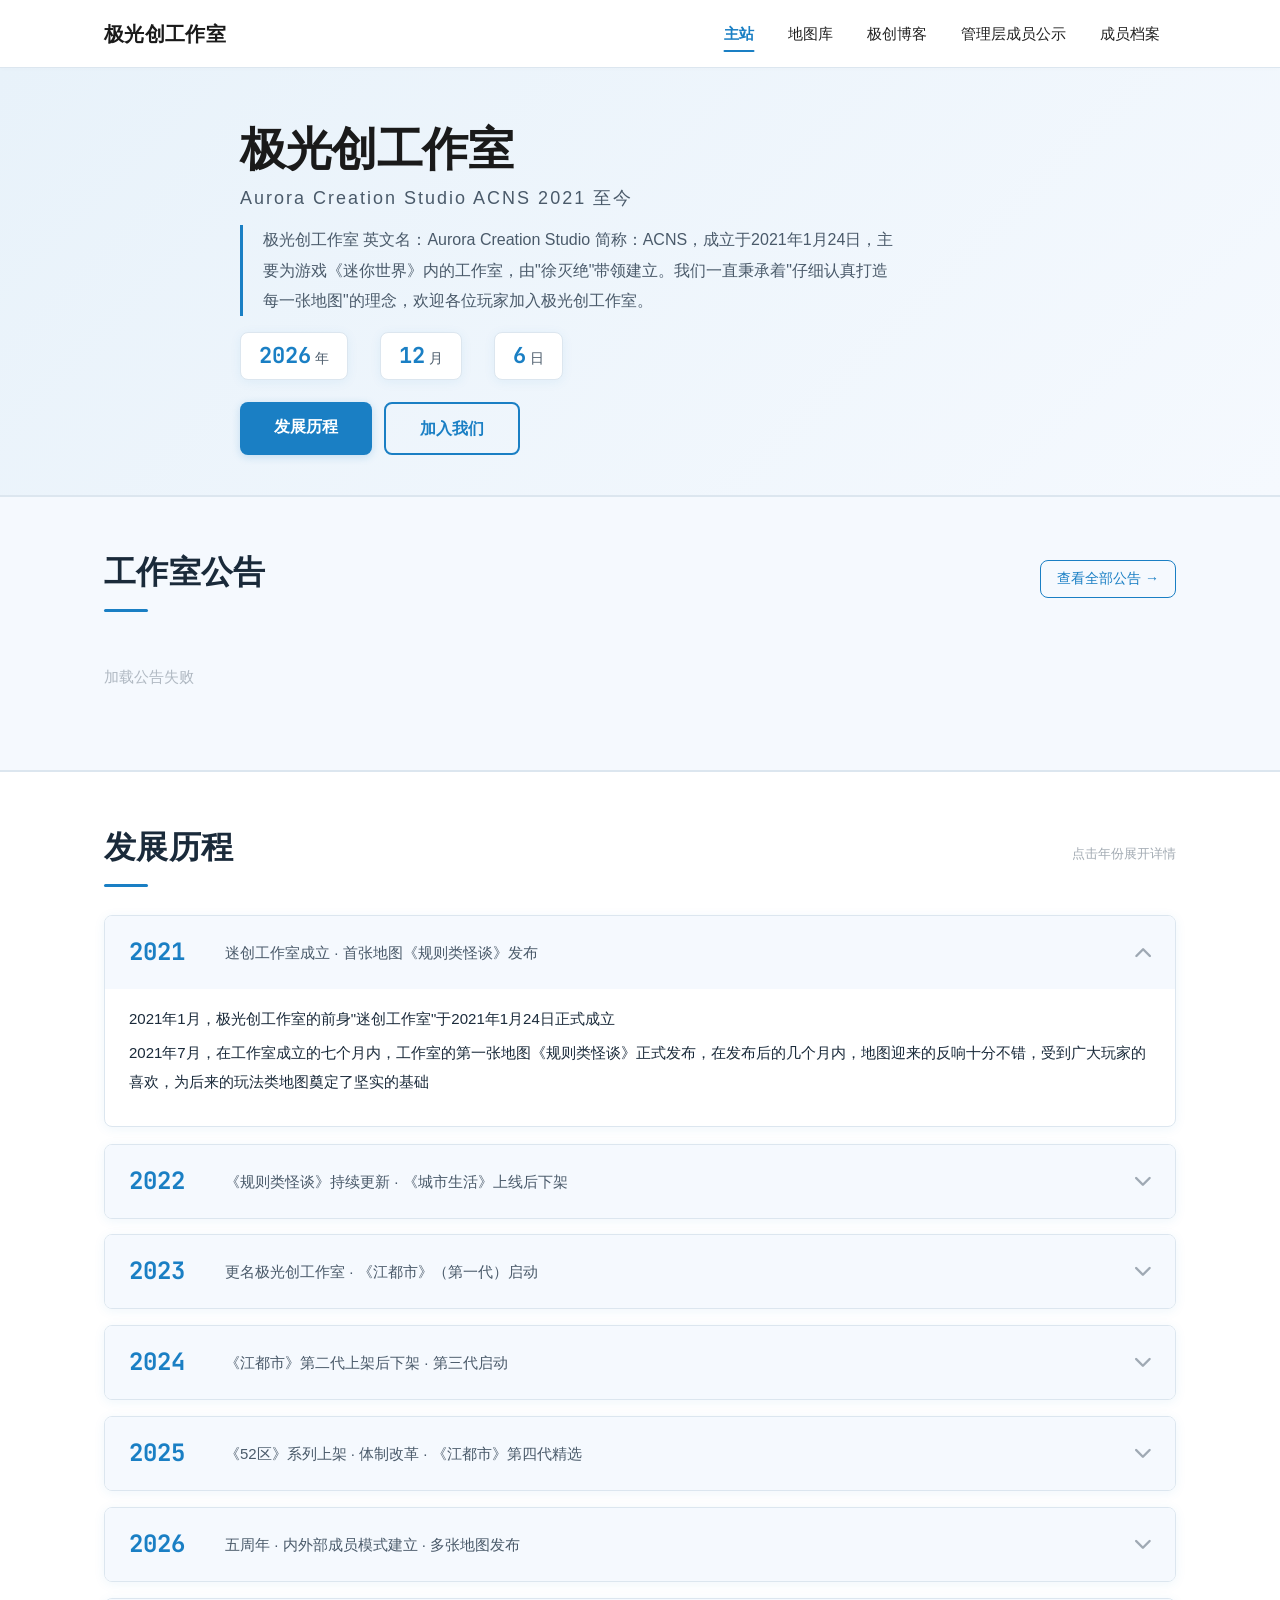
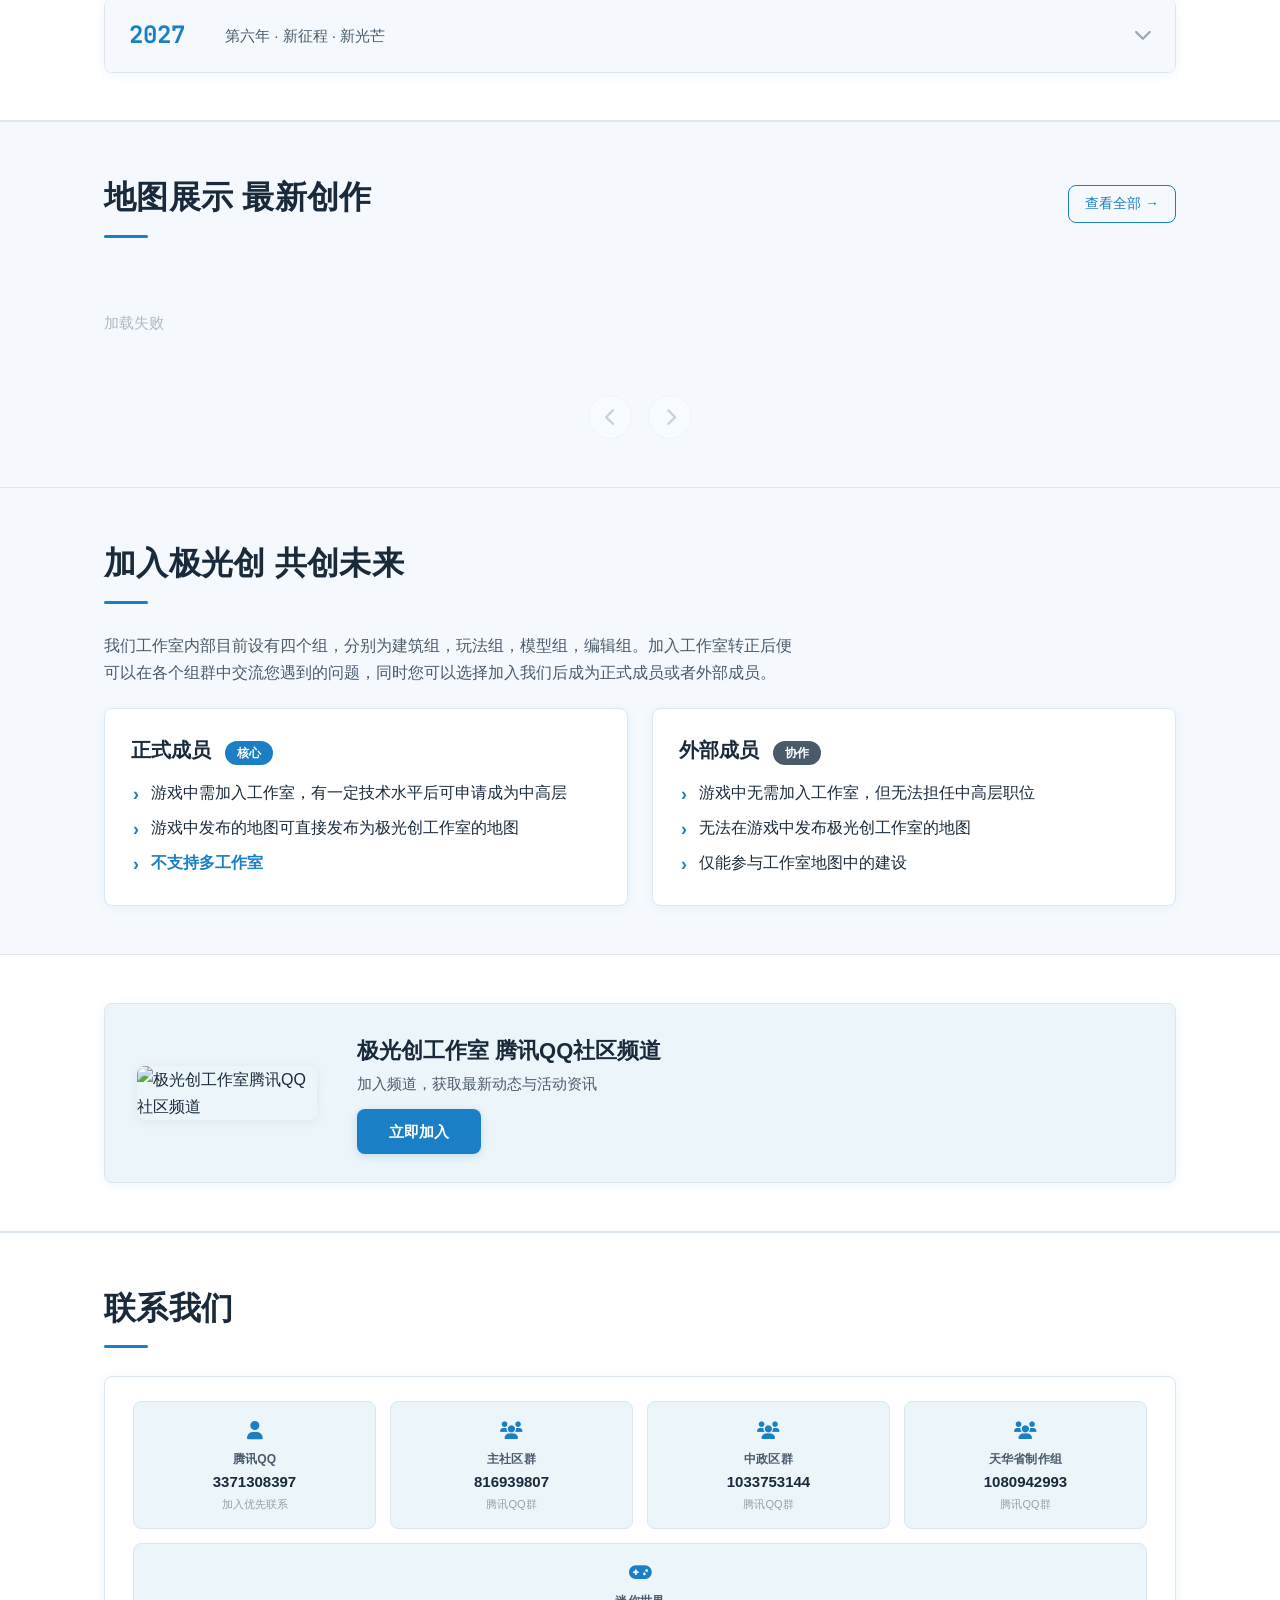
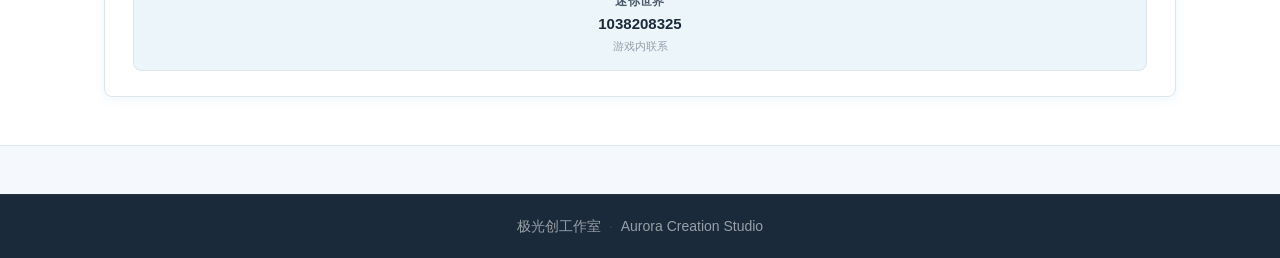
==== commit 3ecddb49: "Update index.html" ====
--- a/index.html
+++ b/index.html
@@ -7,9 +7,10 @@
     <link rel="shortcut icon" href="https://user-assets.sxlcdn.com/images/1291382/FuDaZWAs3_92-0wUCjGg2zRMiHe5.png?imageMogr2/strip/auto-orient/thumbnail/64x64>/quality/90!/format/png" type="image/x-icon">
     <link rel="stylesheet" href="https://cdnjs.cloudflare.com/ajax/libs/font-awesome/6.0.0-beta3/css/all.min.css">
     <link href="https://fonts.googleapis.com/css2?family=Inter:wght@300;400;500;600;700;800;900&family=JetBrains+Mono:wght@300;400;600;700&display=swap" rel="stylesheet">
+    <!-- ===== 公共组件样式（含弹窗） ===== -->
     <link rel="stylesheet" href="assets/css/components.css">
     <style>
-        /* ===== 基础变量（与成员档案一致） ===== */
+        /* ===== 基础变量（与原版一致） ===== */
         :root {
             --blue-primary: #1a7fc4;
             --blue-primary-dark: #0f6aad;
@@ -21,30 +22,39 @@
             --border-light: #dce6ef;
             --shadow-sm: 0 2px 12px rgba(26, 127, 196, 0.07);
             --shadow-hover: 0 8px 28px rgba(26, 127, 196, 0.14);
-            --radius: 2px;
-        }
-
-        * { margin:0; padding:0; box-sizing:border-box; cursor:default; }
-        a,button,.btn,.nav-link { cursor:pointer; }
-        :focus { outline:2px solid var(--blue-primary); outline-offset:2px; }
-        html { font-size:16px; scroll-behavior:smooth; }
+            --radius: 12px;
+            --radius-sm: 8px;
+            --bg-body: #f5f9fe;
+            --bg-card: #ffffff;
+            --card-border: #dce6ef;
+            --text-color: #1a2a3a;
+            --text-secondary: #4a5a6a;
+            --apple-curve: cubic-bezier(0.22, 1, 0.36, 1);
+            --apple-curve-bounce: cubic-bezier(0.34, 1.56, 0.64, 1);
+        }
+
+        * { margin: 0; padding: 0; box-sizing: border-box; }
+        a, button, .btn, .nav-link { cursor: pointer; }
+        :focus { outline: 2px solid var(--blue-primary); outline-offset: 2px; }
+        html { font-size: 16px; scroll-behavior: smooth; }
         body {
             font-family: -apple-system, BlinkMacSystemFont, "PingFang SC", "Microsoft YaHei", "Helvetica Neue", Arial, sans-serif;
-            background-color: #f5f9fe;
-            color: #1a2a3a;
+            background-color: var(--bg-body);
+            color: var(--text-color);
             line-height: 1.7;
             font-size: 16px;
             padding-top: 68px;
             overflow-x: hidden;
             -webkit-font-smoothing: antialiased;
             user-select: none;
+            transition: background-color 0.4s ease, color 0.4s ease;
         }
         a { text-decoration: none; color: inherit; }
-        img { max-width:100%; height:auto; display:block; }
-        .container { max-width:1120px; margin:0 auto; padding:0 24px; }
+        img { max-width: 100%; height: auto; display: block; }
+        .container { max-width: 1120px; margin: 0 auto; padding: 0 24px; }
 
         /* ============================================================
-           导航栏（完全复制成员档案页面样式）
+           导航栏（苹果曲线风格）
            ============================================================ */
         .navbar {
             position: fixed;
@@ -58,6 +68,7 @@
             align-items: center;
             border-bottom: 1px solid var(--border-light);
             box-shadow: 0 1px 4px rgba(0, 0, 0, 0.02);
+            transition: background 0.3s ease, border-color 0.3s ease, box-shadow 0.3s ease;
         }
         .navbar .container {
             display: flex;
@@ -69,6 +80,7 @@
             display: flex;
             align-items: center;
             gap: 10px;
+            flex-shrink: 0;
         }
         .navbar-brand .logo {
             height: 36px;
@@ -80,11 +92,13 @@
             color: #1a1a1a;
             letter-spacing: 0.3px;
             white-space: nowrap;
+            transition: color 0.3s ease;
         }
         .nav-links {
             display: flex;
             gap: 2px;
             list-style: none;
+            align-items: center;
         }
         .nav-links li a {
             display: block;
@@ -92,9 +106,10 @@
             font-size: 15px;
             font-weight: 500;
             color: #222222;
-            border-radius: var(--radius);
+            border-radius: var(--radius-sm);
             transition: background 0.2s, color 0.2s;
             position: relative;
+            white-space: nowrap;
         }
         .nav-links li a::after {
             content: '';
@@ -104,25 +119,20 @@
             width: 0;
             height: 2px;
             background: var(--blue-primary);
-            transition: width 0.25s ease;
+            transition: width 0.25s var(--apple-curve);
             transform: translateX(-50%);
-            border-radius: var(--radius);
+            border-radius: 2px;
         }
         .nav-links li a:hover {
             background: var(--blue-bg-light);
             color: var(--blue-primary);
         }
-        .nav-links li a:hover::after {
-            width: 50%;
-        }
+        .nav-links li a:hover::after { width: 50%; }
         .nav-links li a.active {
             color: var(--blue-primary);
             font-weight: 600;
         }
-        .nav-links li a.active::after {
-            width: 50%;
-        }
-
+        .nav-links li a.active::after { width: 50%; }
         .menu-toggle {
             display: none;
             background: none;
@@ -131,10 +141,11 @@
             color: #222;
             cursor: pointer;
             padding: 4px 8px;
+            transition: color 0.3s ease;
         }
 
         /* ============================================================
-           底部（与成员档案一致）
+           底部
            ============================================================ */
         .footer {
             background: #1a2a3a;
@@ -152,9 +163,7 @@
             gap: 8px;
             flex-wrap: wrap;
         }
-        .footer .sep {
-            color: rgba(255, 255, 255, 0.12);
-        }
+        .footer .sep { color: rgba(255, 255, 255, 0.12); }
 
         /* ============================================================
            英雄区
@@ -166,361 +175,400 @@
             position: relative;
             overflow: hidden;
         }
-        .hero-content { max-width:800px; margin:0 auto; text-align:left; position:relative; z-index:1; }
-        .hero-content h1 { font-size:46px; font-weight:800; color:#1a1a1a; line-height:1.1; letter-spacing:-0.5px; margin-bottom:8px; }
-        .hero-content h1 .hl { color:var(--blue-primary); }
-        .hero-content .sub { font-size:18px; color:var(--text-muted); letter-spacing:2px; font-weight:300; margin-bottom:12px; }
-        .hero-content .desc { font-size:16px; color:var(--text-muted); max-width:660px; line-height:1.9; border-left:3px solid var(--blue-primary); padding-left:20px; }
-        .hero-stats { display:flex; gap:16px 32px; flex-wrap:wrap; margin:16px 0 22px; }
-        .hero-stats .stat { background:var(--white); border:1px solid var(--border-light); padding:4px 18px; border-radius:var(--radius); box-shadow:var(--shadow-sm); transition:box-shadow .25s,transform .2s; }
-        .hero-stats .stat:hover { box-shadow:var(--shadow-hover); transform:translateY(-2px); }
-        .hero-stats .stat .num { font-size:22px; font-weight:700; color:var(--blue-primary); font-family:'JetBrains Mono',monospace; }
-        .hero-stats .stat .lbl { font-size:14px; color:var(--text-muted); margin-left:4px; }
-        .hero-actions { display:flex; flex-wrap:wrap; gap:12px; }
+        .hero-content { max-width: 800px; margin: 0 auto; text-align: left; position: relative; z-index: 1; }
+        .hero-content h1 { font-size: 46px; font-weight: 800; color: #1a1a1a; line-height: 1.1; letter-spacing: -0.5px; margin-bottom: 8px; }
+        .hero-content h1 .hl { color: var(--blue-primary); }
+        .hero-content .sub { font-size: 18px; color: var(--text-muted); letter-spacing: 2px; font-weight: 300; margin-bottom: 12px; }
+        .hero-content .desc { font-size: 16px; color: var(--text-muted); max-width: 660px; line-height: 1.9; border-left: 3px solid var(--blue-primary); padding-left: 20px; }
+        .hero-stats { display: flex; gap: 16px 32px; flex-wrap: wrap; margin: 16px 0 22px; }
+        .hero-stats .stat { background: var(--white); border: 1px solid var(--border-light); padding: 4px 18px; border-radius: var(--radius-sm); box-shadow: var(--shadow-sm); transition: box-shadow .25s, transform .2s; }
+        .hero-stats .stat:hover { box-shadow: var(--shadow-hover); transform: translateY(-2px); }
+        .hero-stats .stat .num { font-size: 22px; font-weight: 700; color: var(--blue-primary); font-family: 'JetBrains Mono', monospace; }
+        .hero-stats .stat .lbl { font-size: 14px; color: var(--text-muted); margin-left: 4px; }
+        .hero-actions { display: flex; flex-wrap: wrap; gap: 12px; }
         .btn-primary {
-            display:inline-block; background:var(--blue-primary); color:#fff; padding:11px 34px;
-            font-weight:600; font-size:16px; border:none; transition:background .25s,transform .2s,box-shadow .25s;
-            box-shadow:0 2px 8px rgba(26,127,196,.2); cursor:pointer; border-radius:var(--radius);
-        }
-        .btn-primary:hover { background:var(--blue-primary-dark); transform:translateY(-2px); box-shadow:0 6px 20px rgba(26,127,196,.25); }
+            display: inline-block; background: var(--blue-primary); color: #fff; padding: 11px 34px;
+            font-weight: 600; font-size: 16px; border: none; transition: background .25s, transform .2s, box-shadow .25s;
+            box-shadow: 0 2px 8px rgba(26, 127, 196, .2); cursor: pointer; border-radius: var(--radius-sm);
+        }
+        .btn-primary:hover { background: var(--blue-primary-dark); transform: translateY(-2px); box-shadow: 0 6px 20px rgba(26, 127, 196, .25); }
         .btn-outline {
-            display:inline-block; background:transparent; color:var(--blue-primary); padding:11px 34px;
-            font-weight:600; font-size:16px; border:2px solid var(--blue-primary); transition:background .25s,color .25s,transform .2s; cursor:pointer; border-radius:var(--radius);
-        }
-        .btn-outline:hover { background:var(--blue-primary); color:#fff; transform:translateY(-2px); }
+            display: inline-block; background: transparent; color: var(--blue-primary); padding: 11px 34px;
+            font-weight: 600; font-size: 16px; border: 2px solid var(--blue-primary); transition: background .25s, color .25s, transform .2s; cursor: pointer; border-radius: var(--radius-sm);
+        }
+        .btn-outline:hover { background: var(--blue-primary); color: #fff; transform: translateY(-2px); }
 
         /* ============================================================
            板块通用
            ============================================================ */
-        .section { padding:48px 0; }
-        .section-alt { background:var(--white); border-top:1px solid var(--border-light); border-bottom:1px solid var(--border-light); }
+        .section { padding: 48px 0; }
+        .section-alt { background: var(--white); border-top: 1px solid var(--border-light); border-bottom: 1px solid var(--border-light); }
         .section-title {
-            display:flex; align-items:baseline; justify-content:space-between; flex-wrap:wrap; gap:12px 20px; margin-bottom:28px;
-        }
-        .section-title .left { display:flex; flex-direction:column; }
-        .section-title .left h2 { font-size:32px; font-weight:700; color:var(--text-dark); letter-spacing:.3px; }
-        .section-title .left .line { width:44px; height:3px; background:var(--blue-primary); margin-top:10px; border-radius:var(--radius); }
-        .section-title .sub { font-size:14px; color:var(--text-muted); font-weight:400; opacity:.6; }
+            display: flex; align-items: baseline; justify-content: space-between; flex-wrap: wrap; gap: 12px 20px; margin-bottom: 28px;
+        }
+        .section-title .left { display: flex; flex-direction: column; }
+        .section-title .left h2 { font-size: 32px; font-weight: 700; color: var(--text-dark); letter-spacing: .3px; }
+        .section-title .left .line { width: 44px; height: 3px; background: var(--blue-primary); margin-top: 10px; border-radius: 2px; }
+        .section-title .sub { font-size: 14px; color: var(--text-muted); font-weight: 400; opacity: .6; }
         .section-title .view-all {
-            font-size:14px; font-weight:500; color:var(--blue-primary); padding:6px 16px; border:1px solid var(--blue-primary);
-            transition:background .25s,color .25s,transform .2s; white-space:nowrap; display:inline-flex; align-items:center; gap:6px; border-radius:var(--radius);
-        }
-        .section-title .view-all:hover { background:var(--blue-primary); color:#fff; transform:translateY(-2px); }
+            font-size: 14px; font-weight: 500; color: var(--blue-primary); padding: 6px 16px; border: 1px solid var(--blue-primary);
+            transition: background .25s, color .25s, transform .2s; white-space: nowrap; display: inline-flex; align-items: center; gap: 6px; border-radius: var(--radius-sm);
+        }
+        .section-title .view-all:hover { background: var(--blue-primary); color: #fff; transform: translateY(-2px); }
 
         /* ============================================================
-           ★★★ 卡片入场动画（统一：0.5s ease-out） ★★★
+           卡片入场动画
            ============================================================ */
         .card-enter {
-            opacity:0;
-            transform:translateY(30px) scale(0.97);
-            transition:opacity 0.5s ease-out, transform 0.5s ease-out;
-            position:relative;
-            will-change:transform,opacity;
-            overflow:hidden;
-        }
-        .card-enter::before {
-            content:'';
-            position:absolute; inset:0;
-            background:linear-gradient(90deg,transparent,rgba(26,127,196,.10),transparent);
-            transform:translateX(-100%);
-            transition:transform 0.6s ease-out;
-            pointer-events:none; z-index:1;
+            opacity: 0;
+            transform: translateY(30px) scale(0.97);
+            transition: opacity 0.6s var(--apple-curve-bounce), transform 0.6s var(--apple-curve-bounce);
+            will-change: transform, opacity;
         }
         .card-enter.entered {
-            opacity:1;
-            transform:translateY(0) scale(1);
-        }
-        .card-enter.entered::before {
-            transform:translateX(100%);
-        }
-        .notice-card.card-enter { transform:translateX(-12px) scale(0.97); }
-        .notice-card.card-enter.entered { transform:translateX(0) scale(1); }
-        .map-card.card-enter { transform:translateX(12px) scale(0.97); }
-        .map-card.card-enter.entered { transform:translateX(0) scale(1); }
+            opacity: 1;
+            transform: translateY(0) scale(1);
+        }
+
+        /* 悬停反馈 */
+        .notice-card, .map-card, .timeline-item, .join-card, .channel-card, .contact-card {
+            transition: transform 0.3s var(--apple-curve), box-shadow 0.3s var(--apple-curve), border-color 0.3s var(--apple-curve);
+            will-change: transform;
+        }
+        .notice-card:hover, .map-card:hover, .timeline-item:hover, .join-card:hover, .channel-card:hover, .contact-card:hover {
+            transform: translateY(-5px) scale(1.015);
+            box-shadow: 0 12px 40px rgba(26, 127, 196, .14), 0 4px 16px rgba(26, 127, 196, .04);
+            border-color: var(--blue-primary);
+        }
 
         /* ============================================================
-           ★★★ 悬停反馈 ★★★
+           发展历程（可折叠时间线）
            ============================================================ */
-        .notice-card, .map-card, .timeline-item, .join-card, .channel-card, .contact-card {
-            transition:transform 0.15s ease, box-shadow 0.15s ease, border-color 0.15s ease;
-            will-change:transform;
-        }
-        .notice-card:hover, .map-card:hover, .timeline-item:hover, .join-card:hover, .channel-card:hover, .contact-card:hover {
-            transform:translateY(-5px) scale(1.015) !important;
-            box-shadow:0 12px 40px rgba(26,127,196,.14), 0 4px 16px rgba(26,127,196,.04) !important;
-            border-color:var(--blue-primary) !important;
-        }
-        .notice-card:not(:hover), .map-card:not(:hover), .timeline-item:not(:hover), .join-card:not(:hover), .channel-card:not(:hover), .contact-card:not(:hover) {
-            transition:transform 0.3s ease, box-shadow 0.3s ease, border-color 0.3s ease;
-        }
-
-        /* ============================================================
-           发展历程
-           ============================================================ */
-        .timeline { display:flex; flex-direction:column; gap:24px; }
+        .timeline { display: flex; flex-direction: column; gap: 16px; }
         .timeline-item {
-            display:flex; flex-wrap:wrap; gap:20px 32px;
-            background:var(--white); border:1px solid var(--border-light); padding:20px 26px;
-            box-shadow:var(--shadow-sm); align-items:flex-start;
-        }
-        .timeline-item .year { font-size:22px; font-weight:700; color:var(--blue-primary); min-width:72px; font-family:'JetBrains Mono',monospace; transition:color .25s,transform .25s; }
-        .timeline-item .content { flex:1; min-width:180px; }
-        .timeline-item .content p { margin-bottom:6px; line-height:1.8; color:var(--text-dark); }
-        .timeline-item .content p:last-child { margin-bottom:0; }
-        .timeline-item .img-wrap { flex:0 0 160px; max-width:200px; border:1px solid var(--border-light); overflow:hidden; background:var(--blue-bg-light); }
-        .timeline-item .img-wrap img { width:100%; height:auto; display:block; }
+            background: var(--white);
+            border: 1px solid var(--border-light);
+            border-radius: var(--radius-sm);
+            box-shadow: var(--shadow-sm);
+            overflow: hidden;
+            cursor: pointer;
+            transition: all 0.4s var(--apple-curve);
+        }
+        .timeline-item:hover {
+            border-color: var(--blue-primary);
+            box-shadow: var(--shadow-hover);
+        }
+        .timeline-item .tl-header {
+            display: flex;
+            align-items: center;
+            gap: 16px 24px;
+            padding: 16px 24px;
+            background: var(--blue-bg-pale);
+            transition: background 0.3s ease;
+            flex-wrap: wrap;
+        }
+        .timeline-item .tl-header .year {
+            font-size: 24px;
+            font-weight: 700;
+            color: var(--blue-primary);
+            font-family: 'JetBrains Mono', monospace;
+            min-width: 72px;
+            transition: color 0.3s;
+        }
+        .timeline-item .tl-header .summary {
+            flex: 1;
+            font-size: 15px;
+            color: var(--text-muted);
+            font-weight: 500;
+            min-width: 120px;
+        }
+        .timeline-item .tl-header .toggle-icon {
+            font-size: 18px;
+            color: var(--text-muted);
+            transition: transform 0.4s var(--apple-curve);
+            opacity: 0.5;
+            flex-shrink: 0;
+        }
+        .timeline-item.open .tl-header .toggle-icon {
+            transform: rotate(180deg);
+        }
+        .timeline-item .tl-body {
+            max-height: 0;
+            overflow: hidden;
+            transition: max-height 0.6s var(--apple-curve), padding 0.4s var(--apple-curve), opacity 0.4s ease;
+            opacity: 0;
+            padding: 0 24px;
+        }
+        .timeline-item.open .tl-body {
+            max-height: 1200px;
+            opacity: 1;
+            padding: 16px 24px 24px;
+        }
+        .timeline-item .tl-body .content {
+            color: var(--text-dark);
+            line-height: 1.9;
+            font-size: 15px;
+        }
+        .timeline-item .tl-body .content p { margin-bottom: 6px; }
+        .timeline-item .tl-body .img-wrap {
+            margin-top: 12px;
+            border: 1px solid var(--border-light);
+            border-radius: var(--radius-sm);
+            overflow: hidden;
+            background: var(--blue-bg-light);
+            max-width: 320px;
+        }
+        .timeline-item .tl-body .img-wrap img { width: 100%; height: auto; display: block; }
 
         /* ============================================================
            公告（横向滑动）
            ============================================================ */
         .notice-section {
-            background:var(--blue-bg-pale); border-top:1px solid var(--border-light); border-bottom:1px solid var(--border-light);
+            background: var(--blue-bg-pale);
+            border-top: 1px solid var(--border-light);
+            border-bottom: 1px solid var(--border-light);
         }
         .notice-scroll-wrapper {
-            overflow-x:auto; overflow-y:visible; -webkit-overflow-scrolling:touch; scroll-behavior:smooth;
-            padding:4px 0 12px; margin:0 -4px; scrollbar-width:thin;
-        }
-        .notice-scroll-wrapper::-webkit-scrollbar { height:6px; background:var(--border-light); border-radius:3px; }
-        .notice-scroll-wrapper::-webkit-scrollbar-thumb { background:var(--blue-primary); border-radius:3px; }
-        .notice-grid { display:flex; flex-wrap:nowrap; gap:20px; width:max-content; padding:0 4px; }
+            overflow-x: auto; overflow-y: visible; -webkit-overflow-scrolling: touch; scroll-behavior: smooth;
+            padding: 4px 0 12px; margin: 0 -4px; scrollbar-width: thin;
+        }
+        .notice-scroll-wrapper::-webkit-scrollbar { height: 6px; background: var(--border-light); border-radius: 3px; }
+        .notice-scroll-wrapper::-webkit-scrollbar-thumb { background: var(--blue-primary); border-radius: 3px; }
+        .notice-grid { display: flex; flex-wrap: nowrap; gap: 20px; width: max-content; padding: 0 4px; }
         .notice-card {
-            flex:0 0 260px; max-width:260px; background:var(--white); border:1px solid var(--border-light);
-            overflow:hidden; box-shadow:var(--shadow-sm); display:flex; flex-direction:column; cursor:pointer;
-        }
-        .notice-card .cover { width:100%; aspect-ratio:16/9; object-fit:cover; background:var(--blue-bg-light); border-bottom:1px solid var(--border-light); transition:transform .3s; }
-        .notice-card .cover-placeholder { width:100%; aspect-ratio:16/9; background:var(--blue-bg-light); border-bottom:1px solid var(--border-light); display:flex; align-items:center; justify-content:center; font-size:2.4rem; color:var(--blue-primary); opacity:.15; }
-        .notice-card .body { padding:12px 14px 14px; flex:1; display:flex; flex-direction:column; gap:4px; }
-        .notice-card .body .title { font-size:15px; font-weight:700; color:var(--text-dark); line-height:1.3; display:-webkit-box; -webkit-line-clamp:2; -webkit-box-orient:vertical; overflow:hidden; }
-        .notice-card .body .date-row { font-size:12px; color:var(--text-muted); opacity:.55; display:flex; align-items:center; gap:4px; }
-        .notice-card .body .date-row i { font-size:11px; opacity:.5; }
-        .notice-card .body .summary { font-size:13px; color:var(--text-muted); line-height:1.6; display:-webkit-box; -webkit-line-clamp:2; -webkit-box-orient:vertical; overflow:hidden; flex:1; }
-        .notice-empty, .notice-loading { text-align:center; padding:20px 0; color:var(--text-muted); opacity:.4; font-size:15px; width:100%; }
-        .notice-loading i { display:block; font-size:24px; color:var(--blue-primary); margin-bottom:8px; opacity:1; }
+            flex: 0 0 260px; max-width: 260px; background: var(--white); border: 1px solid var(--border-light);
+            border-radius: var(--radius-sm); overflow: hidden; box-shadow: var(--shadow-sm); display: flex; flex-direction: column; cursor: pointer;
+        }
+        .notice-card .cover { width: 100%; aspect-ratio: 16/9; object-fit: cover; background: var(--blue-bg-light); border-bottom: 1px solid var(--border-light); transition: transform .3s; }
+        .notice-card .cover-placeholder { width: 100%; aspect-ratio: 16/9; background: var(--blue-bg-light); border-bottom: 1px solid var(--border-light); display: flex; align-items: center; justify-content: center; font-size: 2.4rem; color: var(--blue-primary); opacity: .15; }
+        .notice-card .body { padding: 12px 14px 14px; flex: 1; display: flex; flex-direction: column; gap: 4px; }
+        .notice-card .body .title { font-size: 15px; font-weight: 700; color: var(--text-dark); line-height: 1.3; display: -webkit-box; -webkit-line-clamp: 2; -webkit-box-orient: vertical; overflow: hidden; }
+        .notice-card .body .date-row { font-size: 12px; color: var(--text-muted); opacity: .55; display: flex; align-items: center; gap: 4px; }
+        .notice-card .body .date-row i { font-size: 11px; opacity: .5; }
+        .notice-card .body .summary { font-size: 13px; color: var(--text-muted); line-height: 1.6; display: -webkit-box; -webkit-line-clamp: 2; -webkit-box-orient: vertical; overflow: hidden; flex: 1; }
+        .notice-empty, .notice-loading { text-align: center; padding: 20px 0; color: var(--text-muted); opacity: .4; font-size: 15px; width: 100%; }
+        .notice-loading i { display: block; font-size: 24px; color: var(--blue-primary); margin-bottom: 8px; opacity: 1; }
 
         /* ============================================================
-           地图（横向滑动 + 左右箭头）
+           地图展示（横向滑动 + 箭头）
            ============================================================ */
         .map-section {
-            background:var(--blue-bg-pale); border-top:1px solid var(--border-light); border-bottom:1px solid var(--border-light);
-        }
-        .map-wrapper { position:relative; overflow:hidden; }
+            background: var(--blue-bg-pale);
+            border-top: 1px solid var(--border-light);
+            border-bottom: 1px solid var(--border-light);
+        }
+        .map-wrapper { position: relative; overflow: hidden; }
         .map-scroll-wrapper {
-            overflow-x:auto; overflow-y:visible; -webkit-overflow-scrolling:touch; scroll-behavior:smooth;
-            padding:4px 0 12px; margin:0 -4px; scrollbar-width:thin;
-        }
-        .map-scroll-wrapper::-webkit-scrollbar { height:6px; background:var(--border-light); border-radius:3px; }
-        .map-scroll-wrapper::-webkit-scrollbar-thumb { background:var(--blue-primary); border-radius:3px; }
-        .map-grid { display:flex; flex-wrap:nowrap; gap:20px; width:max-content; padding:0 4px; }
+            overflow-x: auto; overflow-y: visible; -webkit-overflow-scrolling: touch; scroll-behavior: smooth;
+            padding: 4px 0 12px; margin: 0 -4px; scrollbar-width: thin;
+        }
+        .map-scroll-wrapper::-webkit-scrollbar { height: 6px; background: var(--border-light); border-radius: 3px; }
+        .map-scroll-wrapper::-webkit-scrollbar-thumb { background: var(--blue-primary); border-radius: 3px; }
+        .map-grid { display: flex; flex-wrap: nowrap; gap: 20px; width: max-content; padding: 0 4px; }
         .map-card {
-            flex:0 0 220px; max-width:220px; background:var(--white); border:1px solid var(--border-light);
-            overflow:hidden; box-shadow:var(--shadow-sm); display:flex; flex-direction:column; cursor:pointer;
-        }
-        .map-card .cover { width:100%; aspect-ratio:16/9; object-fit:cover; background:var(--blue-bg-light); border-bottom:1px solid var(--border-light); transition:transform .3s; }
-        .map-card .cover-placeholder { width:100%; aspect-ratio:16/9; background:var(--blue-bg-light); border-bottom:1px solid var(--border-light); display:flex; align-items:center; justify-content:center; font-size:2.4rem; color:var(--blue-primary); opacity:.15; }
-        .map-card .body { padding:12px 14px 14px; flex:1; display:flex; flex-direction:column; gap:3px; }
-        .map-card .body .tag-blue { font-size:10px; font-weight:600; padding:1px 10px; border:1.5px solid var(--blue-primary); color:var(--blue-primary); background:transparent; display:inline-block; line-height:1.5; align-self:flex-start; }
-        .map-card .body .title { font-size:15px; font-weight:700; color:var(--text-dark); line-height:1.3; display:-webkit-box; -webkit-line-clamp:2; -webkit-box-orient:vertical; overflow:hidden; }
-        .map-card .body .date-row { font-size:12px; color:var(--text-muted); opacity:.55; display:flex; align-items:center; gap:4px; }
-        .map-card .body .date-row i { font-size:11px; opacity:.5; }
-        .map-card .body .meta-row { display:flex; align-items:center; justify-content:space-between; font-size:12px; color:var(--text-muted); opacity:.6; flex-wrap:wrap; gap:2px 8px; }
-        /* 作者名无下划线 */
+            flex: 0 0 220px; max-width: 220px; background: var(--white); border: 1px solid var(--border-light);
+            border-radius: var(--radius-sm); overflow: hidden; box-shadow: var(--shadow-sm); display: flex; flex-direction: column; cursor: pointer;
+        }
+        .map-card .cover { width: 100%; aspect-ratio: 16/9; object-fit: cover; background: var(--blue-bg-light); border-bottom: 1px solid var(--border-light); transition: transform .3s; }
+        .map-card .cover-placeholder { width: 100%; aspect-ratio: 16/9; background: var(--blue-bg-light); border-bottom: 1px solid var(--border-light); display: flex; align-items: center; justify-content: center; font-size: 2.4rem; color: var(--blue-primary); opacity: .15; }
+        .map-card .body { padding: 12px 14px 14px; flex: 1; display: flex; flex-direction: column; gap: 3px; }
+        .map-card .body .tag-blue { font-size: 10px; font-weight: 600; padding: 1px 10px; border: 1.5px solid var(--blue-primary); color: var(--blue-primary); background: transparent; display: inline-block; line-height: 1.5; align-self: flex-start; border-radius: 2px; }
+        .map-card .body .title { font-size: 15px; font-weight: 700; color: var(--text-dark); line-height: 1.3; display: -webkit-box; -webkit-line-clamp: 2; -webkit-box-orient: vertical; overflow: hidden; }
+        .map-card .body .date-row { font-size: 12px; color: var(--text-muted); opacity: .55; display: flex; align-items: center; gap: 4px; }
+        .map-card .body .date-row i { font-size: 11px; opacity: .5; }
+        .map-card .body .meta-row { display: flex; align-items: center; justify-content: space-between; font-size: 12px; color: var(--text-muted); opacity: .6; flex-wrap: wrap; gap: 2px 8px; }
         .map-card .body .meta-row .author {
-            display:flex; align-items:center; gap:3px; cursor:pointer; color:var(--blue-primary); font-weight:500; transition:color .15s;
-            text-decoration:none !important;
+            display: flex; align-items: center; gap: 3px; cursor: pointer; color: var(--blue-primary); font-weight: 500; transition: color .15s;
+            text-decoration: none !important;
         }
         .map-card .body .meta-row .author:hover {
-            color:var(--blue-primary-dark);
-            text-decoration:none !important;
-        }
-        .map-card .body .meta-row .author i { font-size:10px; opacity:.5; }
-        .map-card .body .meta-row .minid { font-family:'JetBrains Mono',monospace; font-size:11px; color:var(--text-muted); opacity:.5; }
-        .map-card .body .desc-box { background:var(--blue-bg-light); border:1px solid var(--border-light); padding:6px 10px; margin-top:4px; font-size:12px; color:var(--text-muted); line-height:1.6; display:-webkit-box; -webkit-line-clamp:3; -webkit-box-orient:vertical; overflow:hidden; min-height:48px; }
-        .map-empty, .map-loading { text-align:center; padding:40px 0; color:var(--text-muted); opacity:.4; font-size:15px; width:100%; }
-        .map-loading i { display:block; font-size:24px; color:var(--blue-primary); margin-bottom:8px; opacity:1; }
-
-        .map-arrows { display:flex; justify-content:center; gap:16px; margin-top:8px; }
+            color: var(--blue-primary-dark);
+            text-decoration: none !important;
+        }
+        .map-card .body .meta-row .author i { font-size: 10px; opacity: .5; }
+        .map-card .body .meta-row .minid { font-family: 'JetBrains Mono', monospace; font-size: 11px; color: var(--text-muted); opacity: .5; }
+        .map-card .body .desc-box { background: var(--blue-bg-light); border: 1px solid var(--border-light); padding: 6px 10px; margin-top: 4px; font-size: 12px; color: var(--text-muted); line-height: 1.6; display: -webkit-box; -webkit-line-clamp: 3; -webkit-box-orient: vertical; overflow: hidden; min-height: 48px; border-radius: 2px; }
+        .map-empty, .map-loading { text-align: center; padding: 40px 0; color: var(--text-muted); opacity: .4; font-size: 15px; width: 100%; }
+        .map-loading i { display: block; font-size: 24px; color: var(--blue-primary); margin-bottom: 8px; opacity: 1; }
+        .map-arrows { display: flex; justify-content: center; gap: 16px; margin-top: 8px; }
         .map-arrows button {
-            background:var(--white); border:1px solid var(--border-light); border-radius:50%; width:44px; height:44px; font-size:18px;
-            color:var(--text-dark); cursor:pointer; transition:background .2s,transform .15s,box-shadow .2s;
-            box-shadow:var(--shadow-sm); display:flex; align-items:center; justify-content:center;
-        }
-        .map-arrows button:hover { background:var(--blue-primary); color:#fff; border-color:var(--blue-primary); transform:scale(1.05); box-shadow:var(--shadow-hover); }
-        .map-arrows button:active { transform:scale(.92); }
-        .map-arrows button:disabled { opacity:.25; cursor:default; transform:none!important; box-shadow:none!important; background:var(--white); color:var(--text-muted); border-color:var(--border-light); }
-        @media(max-width:768px){ .map-arrows button { width:38px; height:38px; font-size:15px; } }
+            background: var(--white); border: 1px solid var(--border-light); border-radius: 50%; width: 44px; height: 44px; font-size: 18px;
+            color: var(--text-dark); cursor: pointer; transition: background .2s, transform .15s, box-shadow .2s;
+            box-shadow: var(--shadow-sm); display: flex; align-items: center; justify-content: center;
+        }
+        .map-arrows button:hover { background: var(--blue-primary); color: #fff; border-color: var(--blue-primary); transform: scale(1.05); box-shadow: var(--shadow-hover); }
+        .map-arrows button:active { transform: scale(.92); }
+        .map-arrows button:disabled { opacity: .25; cursor: default; transform: none !important; box-shadow: none !important; background: var(--white); color: var(--text-muted); border-color: var(--border-light); }
 
         /* ============================================================
            加入工作室
            ============================================================ */
-        .join-grid { display:grid; grid-template-columns:1fr 1fr; gap:24px; margin-top:4px; }
+        .join-grid { display: grid; grid-template-columns: 1fr 1fr; gap: 24px; margin-top: 4px; }
         .join-card {
-            background:var(--white); border:1px solid var(--border-light); padding:24px 26px;
-            box-shadow:var(--shadow-sm); opacity:0; transform:translateY(18px); transition:opacity .5s,transform .5s;
-        }
-        .join-card.visible { opacity:1; transform:translateY(0); }
-        .join-card h3 { font-size:20px; font-weight:700; color:var(--text-dark); margin-bottom:8px; }
-        .join-card h3 .badge { font-size:12px; font-weight:600; background:var(--blue-primary); color:#fff; padding:2px 12px; border-radius:20px; margin-left:8px; display:inline-block; }
-        .join-card ul { list-style:none; padding:0; }
-        .join-card ul li { padding:4px 0 4px 20px; position:relative; line-height:1.7; color:var(--text-dark); }
-        .join-card ul li::before { content:'›'; position:absolute; left:2px; top:4px; color:var(--blue-primary); font-weight:700; font-size:18px; }
-        .join-card .highlight { color:var(--blue-primary); font-weight:600; }
+            background: var(--white); border: 1px solid var(--border-light); padding: 24px 26px;
+            border-radius: var(--radius-sm); box-shadow: var(--shadow-sm);
+        }
+        .join-card h3 { font-size: 20px; font-weight: 700; color: var(--text-dark); margin-bottom: 8px; }
+        .join-card h3 .badge { font-size: 12px; font-weight: 600; background: var(--blue-primary); color: #fff; padding: 2px 12px; border-radius: 20px; margin-left: 8px; display: inline-block; }
+        .join-card ul { list-style: none; padding: 0; }
+        .join-card ul li { padding: 4px 0 4px 20px; position: relative; line-height: 1.7; color: var(--text-dark); }
+        .join-card ul li::before { content: '›'; position: absolute; left: 2px; top: 4px; color: var(--blue-primary); font-weight: 700; font-size: 18px; }
+        .join-card .highlight { color: var(--blue-primary); font-weight: 600; }
 
         /* ============================================================
            频道
            ============================================================ */
-        .channel-section { padding:48px 0; background:var(--white); border-top:1px solid var(--border-light); border-bottom:1px solid var(--border-light); }
+        .channel-section { padding: 48px 0; background: var(--white); border-top: 1px solid var(--border-light); border-bottom: 1px solid var(--border-light); }
         .channel-card {
-            background:var(--blue-bg-light); border:1px solid var(--border-light); padding:28px 32px;
-            box-shadow:var(--shadow-sm); display:flex; flex-wrap:wrap; align-items:center; justify-content:center; gap:28px 40px;
-            opacity:0; transform:translateY(18px); transition:opacity .5s,transform .5s;
-        }
-        .channel-card.visible { opacity:1; transform:translateY(0); }
-        .channel-card .channel-img { flex:0 0 180px; max-width:200px; overflow:hidden; box-shadow:0 2px 12px rgba(0,0,0,.06); }
-        .channel-card .channel-img img { width:100%; display:block; }
-        .channel-card .channel-info { flex:1; min-width:180px; text-align:left; }
-        .channel-card .channel-info h2 { font-size:22px; font-weight:700; color:var(--text-dark); margin-bottom:2px; }
-        .channel-card .channel-info .sub { font-size:15px; color:var(--text-muted); margin-bottom:12px; }
-        .btn-join { display:inline-block; background:var(--blue-primary); color:#fff; padding:10px 32px; font-weight:600; font-size:15px; border:none; transition:background .2s,transform .2s,box-shadow .25s; box-shadow:0 2px 8px rgba(26,127,196,.2); cursor:pointer; border-radius:var(--radius); }
-        .btn-join:hover { background:var(--blue-primary-dark); transform:translateY(-2px); box-shadow:0 6px 20px rgba(26,127,196,.25); }
+            background: var(--blue-bg-light); border: 1px solid var(--border-light); padding: 28px 32px;
+            border-radius: var(--radius-sm); box-shadow: var(--shadow-sm); display: flex; flex-wrap: wrap; align-items: center; justify-content: center; gap: 28px 40px;
+        }
+        .channel-card .channel-img { flex: 0 0 180px; max-width: 200px; overflow: hidden; border-radius: var(--radius-sm); box-shadow: 0 2px 12px rgba(0, 0, 0, .06); }
+        .channel-card .channel-img img { width: 100%; display: block; }
+        .channel-card .channel-info { flex: 1; min-width: 180px; text-align: left; }
+        .channel-card .channel-info h2 { font-size: 22px; font-weight: 700; color: var(--text-dark); margin-bottom: 2px; }
+        .channel-card .channel-info .sub { font-size: 15px; color: var(--text-muted); margin-bottom: 12px; }
+        .btn-join { display: inline-block; background: var(--blue-primary); color: #fff; padding: 10px 32px; font-weight: 600; font-size: 15px; border: none; transition: background .2s, transform .2s, box-shadow .25s; box-shadow: 0 2px 8px rgba(26, 127, 196, .2); cursor: pointer; border-radius: var(--radius-sm); }
+        .btn-join:hover { background: var(--blue-primary-dark); transform: translateY(-2px); box-shadow: 0 6px 20px rgba(26, 127, 196, .25); }
 
         /* ============================================================
            联系我们
            ============================================================ */
-        .contact-wrapper { background:var(--white); border:1px solid var(--border-light); padding:24px 28px; box-shadow:var(--shadow-sm); }
-        .contact-grid { display:grid; grid-template-columns:repeat(4,1fr); gap:14px; }
+        .contact-wrapper { background: var(--white); border: 1px solid var(--border-light); padding: 24px 28px; border-radius: var(--radius-sm); box-shadow: var(--shadow-sm); }
+        .contact-grid { display: grid; grid-template-columns: repeat(4, 1fr); gap: 14px; }
         .contact-card {
-            background:var(--blue-bg-light); border:1px solid var(--border-light); padding:14px 12px; text-align:center;
-            opacity:0; transform:translateY(14px); transition:opacity .5s,transform .5s;
-        }
-        .contact-card.visible { opacity:1; transform:translateY(0); }
-        .contact-card .icon { font-size:18px; color:var(--blue-primary); margin-bottom:2px; transition:transform .25s; }
-        .contact-card .card-title { font-weight:600; font-size:12px; color:var(--text-muted); letter-spacing:.3px; }
-        .contact-card .card-value { font-weight:700; font-size:15px; color:var(--text-dark); word-break:break-all; }
-        .contact-card .card-note { font-size:11px; color:var(--text-muted); opacity:.55; margin-top:1px; }
-        .contact-card.span-full { grid-column:1/-1; }
-
-        /* ============================================================
-           响应式
-           ============================================================ */
-        @media(max-width:1024px){ body{padding-top:64px;}.navbar{min-height:60px;} }
-        @media(max-width:768px){
-            body { padding-top:60px; }
-            .navbar { height:60px; }
-            .menu-toggle { display:block; }
-            .nav-links {
-                display:none;
-                position:absolute;
-                top:60px;
-                left:0;
-                right:0;
-                flex-direction:column;
-                background:#fff;
-                padding:12px 24px 20px;
-                gap:2px;
-                border-top:1px solid var(--border-light);
-                box-shadow:0 8px 24px rgba(0,0,0,.06);
-            }
-            .nav-links.open { display:flex; }
-            .nav-links li a { padding:10px 16px; font-size:16px; width:100%; text-align:center; }
-            .navbar-brand .brand-text { font-size:17px; }
-            .navbar-brand .logo { height:28px; }
-            .hero-content h1 { font-size:32px; }
-            .hero { padding:40px 0 32px; }
-            .section { padding:32px 0; }
-            .section-title .left h2 { font-size:26px; }
-            .join-grid { grid-template-columns:1fr; gap:16px; }
-            .channel-card { flex-direction:column; text-align:center; padding:20px 16px; gap:16px; }
-            .channel-card .channel-img { flex:1 1 auto; max-width:140px; }
-            .channel-card .channel-info { text-align:center; }
-            .notice-card { flex:0 0 200px; max-width:200px; }
-            .map-card { flex:0 0 170px; max-width:170px; }
-            .timeline-item { flex-direction:column; padding:16px 18px; gap:14px; }
-            .timeline-item .img-wrap { flex:1 1 auto; max-width:100%; }
-            .timeline-item .year { font-size:18px; min-width:auto; }
-            .contact-grid { grid-template-columns:repeat(2,1fr); gap:12px; }
-            .contact-card.span-full { grid-column:1/-1; }
-            .hero-stats .stat .num { font-size:17px; }
-            .btn-primary, .btn-outline, .btn-join { padding:10px 22px; font-size:14px; }
-            .map-arrows button { width:38px; height:38px; font-size:15px; }
-            .container { padding:0 14px; }
-        }
-        @media(max-width:480px){
-            body { padding-top:54px; }
-            .navbar { height:54px; }
-            .navbar-brand .logo { height:24px; }
-            .navbar-brand .brand-text { font-size:15px; }
-            .hero-content h1 { font-size:26px; }
-            .hero-content .desc { font-size:14px; padding-left:14px; }
-            .btn-primary, .btn-outline, .btn-join { width:100%; text-align:center; }
-            .hero-actions { flex-direction:column; width:100%; }
-            .join-card { padding:18px 16px; }
-            .channel-card { padding:18px 14px; }
-            .notice-card { flex:0 0 170px; max-width:170px; }
-            .map-card { flex:0 0 150px; max-width:150px; }
-            .section-title .left h2 { font-size:22px; }
-            .map-card .body .title { font-size:13px; }
-            .notice-card .body .title { font-size:13px; }
-            .contact-grid { grid-template-columns:1fr 1fr; gap:10px; }
-            .contact-wrapper { padding:14px 12px; }
-            .contact-card { padding:12px 8px; }
-            .contact-card .card-value { font-size:13px; }
-            .timeline-item { padding:14px 14px; }
-            .map-arrows button { width:34px; height:34px; font-size:13px; }
-            .container { padding:0 12px; }
-        }
-        @media(max-width:420px){
-            .contact-grid { grid-template-columns:1fr; gap:10px; }
-            .notice-card { flex:0 0 150px; max-width:150px; }
-            .map-card { flex:0 0 130px; max-width:130px; }
-        }
-
-        /* ============================================================
-           底部（完全复制成员档案）
-           ============================================================ */
-        .footer {
-            background: #1a2a3a;
-            color: rgba(255, 255, 255, 0.55);
-            text-align: center;
-            padding: 20px 0;
-            font-size: 14px;
-            border-top: 1px solid rgba(255, 255, 255, 0.05);
-            margin-top: 48px;
-        }
-        .footer .container {
-            display: flex;
-            justify-content: center;
-            align-items: center;
-            gap: 8px;
-            flex-wrap: wrap;
-        }
-        .footer .sep {
-            color: rgba(255, 255, 255, 0.12);
-        }
+            background: var(--blue-bg-light); border: 1px solid var(--border-light); padding: 14px 12px; text-align: center; border-radius: var(--radius-sm);
+        }
+        .contact-card .icon { font-size: 18px; color: var(--blue-primary); margin-bottom: 2px; transition: transform .25s; }
+        .contact-card .card-title { font-weight: 600; font-size: 12px; color: var(--text-muted); letter-spacing: .3px; }
+        .contact-card .card-value { font-weight: 700; font-size: 15px; color: var(--text-dark); word-break: break-all; }
+        .contact-card .card-note { font-size: 11px; color: var(--text-muted); opacity: .55; margin-top: 1px; }
+        .contact-card.span-full { grid-column: 1 / -1; }
 
         /* ============================================================
            彩蛋弹出层
            ============================================================ */
         .egg-popup {
-            position:fixed; top:50%; left:50%; transform:translate(-50%,-50%) scale(.8); z-index:999;
-            background:rgba(255,255,255,.95); backdrop-filter:blur(16px); border:2px solid var(--blue-primary);
-            padding:32px 40px; max-width:420px; width:90%; text-align:center;
-            opacity:0; visibility:hidden; transition:opacity .5s,transform .5s cubic-bezier(.34,1.56,.64,1),visibility .5s;
-            box-shadow:0 20px 60px rgba(0,0,0,.15);
-        }
-        .egg-popup.open { opacity:1; visibility:visible; transform:translate(-50%,-50%) scale(1); }
-        .egg-popup .egg-icon { font-size:40px; margin-bottom:8px; display:block; }
-        .egg-popup h2 { font-size:22px; font-weight:700; color:var(--text-dark); margin-bottom:6px; }
-        .egg-popup p { color:var(--text-muted); font-size:15px; line-height:1.8; margin-bottom:16px; }
-        .egg-popup .btn-close-egg { background:var(--blue-primary); color:#fff; border:none; padding:10px 32px; font-weight:600; font-size:14px; cursor:pointer; transition:background .2s; border-radius:var(--radius); }
-        .egg-popup .btn-close-egg:hover { background:var(--blue-primary-dark); }
-        .egg-overlay { position:fixed; inset:0; z-index:998; background:rgba(0,0,0,.3); backdrop-filter:blur(4px); opacity:0; visibility:hidden; transition:opacity .4s,visibility .4s; }
-        .egg-overlay.open { opacity:1; visibility:visible; }
-
-        .confetti-container { position:fixed; top:0; left:0; width:100%; height:100%; pointer-events:none; z-index:9999; overflow:hidden; }
-        .confetti { position:absolute; width:10px; height:10px; opacity:0; animation:confettiFall 3s ease-in forwards; }
-        @keyframes confettiFall { 0%{opacity:1;transform:translateY(-10vh) rotate(0deg) scale(1);} 100%{opacity:0;transform:translateY(110vh) rotate(720deg) scale(.5);} }
-        .firework { position:fixed; pointer-events:none; z-index:60; font-size:20px; animation:fireworkBurst .8s ease-out forwards; will-change:transform,opacity; }
-        @keyframes fireworkBurst { 0%{transform:translate(0,0) scale(.5);opacity:1;} 100%{transform:translate(var(--fx),var(--fy)) scale(1.5);opacity:0;} }
+            position: fixed; top: 50%; left: 50%; transform: translate(-50%, -50%) scale(.8); z-index: 999;
+            background: rgba(255, 255, 255, .95); backdrop-filter: blur(16px); border: 2px solid var(--blue-primary);
+            padding: 32px 40px; max-width: 420px; width: 90%; text-align: center;
+            border-radius: var(--radius); box-shadow: 0 20px 60px rgba(0, 0, 0, .15);
+            opacity: 0; visibility: hidden; transition: opacity .5s, transform .5s var(--apple-curve-bounce), visibility .5s;
+        }
+        .egg-popup.open { opacity: 1; visibility: visible; transform: translate(-50%, -50%) scale(1); }
+        .egg-popup .egg-icon { font-size: 40px; margin-bottom: 8px; display: block; }
+        .egg-popup h2 { font-size: 22px; font-weight: 700; color: var(--text-dark); margin-bottom: 6px; }
+        .egg-popup p { color: var(--text-muted); font-size: 15px; line-height: 1.8; margin-bottom: 16px; }
+        .egg-popup .btn-close-egg { background: var(--blue-primary); color: #fff; border: none; padding: 10px 32px; font-weight: 600; font-size: 14px; cursor: pointer; transition: background .2s; border-radius: var(--radius-sm); }
+        .egg-popup .btn-close-egg:hover { background: var(--blue-primary-dark); }
+        .egg-overlay { position: fixed; inset: 0; z-index: 998; background: rgba(0, 0, 0, .3); backdrop-filter: blur(4px); opacity: 0; visibility: hidden; transition: opacity .4s, visibility .4s; }
+        .egg-overlay.open { opacity: 1; visibility: visible; }
+
+        .confetti-container { position: fixed; top: 0; left: 0; width: 100%; height: 100%; pointer-events: none; z-index: 9999; overflow: hidden; }
+        .confetti { position: absolute; width: 10px; height: 10px; opacity: 0; animation: confettiFall 3s ease-in forwards; }
+        @keyframes confettiFall { 0% { opacity: 1; transform: translateY(-10vh) rotate(0deg) scale(1); } 100% { opacity: 0; transform: translateY(110vh) rotate(720deg) scale(.5); } }
+        .firework { position: fixed; pointer-events: none; z-index: 60; font-size: 20px; animation: fireworkBurst .8s ease-out forwards; will-change: transform, opacity; }
+        @keyframes fireworkBurst { 0% { transform: translate(0, 0) scale(.5); opacity: 1; } 100% { transform: translate(var(--fx), var(--fy)) scale(1.5); opacity: 0; } }
+
+        /* ============================================================
+           响应式
+           ============================================================ */
+        @media (max-width: 1024px) { body { padding-top: 64px; } .navbar { min-height: 60px; } }
+        @media (max-width: 768px) {
+            body { padding-top: 60px; }
+            .navbar { height: 60px; }
+            .menu-toggle { display: block; }
+            .nav-links {
+                display: block;
+                position: absolute;
+                top: 60px;
+                left: 0;
+                right: 0;
+                flex-direction: column;
+                background: #fff;
+                padding: 0 24px;
+                border-top: 1px solid var(--border-light);
+                box-shadow: 0 8px 24px rgba(0, 0, 0, 0.06);
+                max-height: 0;
+                overflow: hidden;
+                opacity: 0;
+                transform: translateY(-10px) scale(0.98);
+                transition: max-height 0.45s var(--apple-curve),
+                            opacity 0.35s var(--apple-curve),
+                            transform 0.4s var(--apple-curve-bounce),
+                            padding 0.3s ease;
+                padding-top: 0;
+                padding-bottom: 0;
+                border-radius: 0 0 var(--radius-sm) var(--radius-sm);
+            }
+            .nav-links.open {
+                max-height: 500px;
+                opacity: 1;
+                transform: translateY(0) scale(1);
+                padding-top: 12px;
+                padding-bottom: 20px;
+            }
+            .nav-links li a {
+                padding: 10px 16px;
+                font-size: 16px;
+                width: 100%;
+                text-align: center;
+            }
+            .navbar-brand .brand-text { font-size: 17px; }
+            .navbar-brand .logo { height: 28px; }
+            .hero-content h1 { font-size: 32px; }
+            .hero { padding: 40px 0 32px; }
+            .section { padding: 32px 0; }
+            .section-title .left h2 { font-size: 26px; }
+            .join-grid { grid-template-columns: 1fr; gap: 16px; }
+            .channel-card { flex-direction: column; text-align: center; padding: 20px 16px; gap: 16px; }
+            .channel-card .channel-img { flex: 1 1 auto; max-width: 140px; }
+            .channel-card .channel-info { text-align: center; }
+            .notice-card { flex: 0 0 200px; max-width: 200px; }
+            .map-card { flex: 0 0 170px; max-width: 170px; }
+            .timeline-item .tl-header { padding: 12px 16px; }
+            .timeline-item .tl-header .year { font-size: 20px; min-width: 56px; }
+            .timeline-item .tl-body { padding: 0 16px; }
+            .timeline-item.open .tl-body { padding: 12px 16px 16px; }
+            .timeline-item .tl-body .img-wrap { max-width: 100%; }
+            .contact-grid { grid-template-columns: repeat(2, 1fr); gap: 12px; }
+            .contact-card.span-full { grid-column: 1 / -1; }
+            .hero-stats .stat .num { font-size: 17px; }
+            .btn-primary, .btn-outline, .btn-join { padding: 10px 22px; font-size: 14px; }
+            .map-arrows button { width: 38px; height: 38px; font-size: 15px; }
+            .container { padding: 0 14px; }
+        }
+        @media (max-width: 480px) {
+            body { padding-top: 54px; }
+            .navbar { height: 54px; }
+            .navbar-brand .logo { height: 24px; }
+            .navbar-brand .brand-text { font-size: 15px; }
+            .hero-content h1 { font-size: 26px; }
+            .hero-content .desc { font-size: 14px; padding-left: 14px; }
+            .btn-primary, .btn-outline, .btn-join { width: 100%; text-align: center; }
+            .hero-actions { flex-direction: column; width: 100%; }
+            .join-card { padding: 18px 16px; }
+            .channel-card { padding: 18px 14px; }
+            .notice-card { flex: 0 0 170px; max-width: 170px; }
+            .map-card { flex: 0 0 150px; max-width: 150px; }
+            .section-title .left h2 { font-size: 22px; }
+            .map-card .body .title { font-size: 13px; }
+            .notice-card .body .title { font-size: 13px; }
+            .contact-grid { grid-template-columns: 1fr 1fr; gap: 10px; }
+            .contact-wrapper { padding: 14px 12px; }
+            .contact-card { padding: 12px 8px; }
+            .contact-card .card-value { font-size: 13px; }
+            .map-arrows button { width: 34px; height: 34px; font-size: 13px; }
+            .container { padding: 0 12px; }
+            .timeline-item .tl-header { flex-wrap: wrap; gap: 6px 12px; }
+            .timeline-item .tl-header .summary { font-size: 13px; min-width: 100%; order: 3; }
+            .timeline-item .tl-header .toggle-icon { order: 2; }
+        }
+        @media (max-width: 420px) {
+            .contact-grid { grid-template-columns: 1fr; gap: 10px; }
+            .notice-card { flex: 0 0 150px; max-width: 150px; }
+            .map-card { flex: 0 0 130px; max-width: 130px; }
+        }
     </style>
 </head>
 <body>
@@ -537,7 +585,7 @@
     </div>
 
     <!-- ============================================================
-       导航栏（完全复制成员档案页面）
+       导航栏（苹果曲线风格）
        ============================================================ -->
     <header class="navbar" id="navbar">
         <div class="container">
@@ -601,7 +649,7 @@
     </section>
 
     <!-- ============================================================
-       发展历程
+       发展历程（可折叠时间线）
        ============================================================ -->
     <section id="history" class="section section-alt">
         <div class="container">
@@ -610,80 +658,123 @@
                     <h2>发展历程</h2>
                     <div class="line"></div>
                 </div>
+                <span style="font-size:13px;color:var(--text-muted);opacity:.5;">点击年份展开详情</span>
             </div>
             <div class="timeline" id="timelineContainer">
-                <div class="timeline-item card-enter">
-                    <div class="year">2021</div>
-                    <div class="content">
-                        <p>2021年1月，极光创工作室的前身"迷创工作室"于2021年1月24日正式成立</p>
-                        <p>2021年7月，在工作室成立的七个月内，工作室的第一张地图《规则类怪谈》正式发布，在发布后的几个月内，地图迎来的反响十分不错，受到广大玩家的喜欢，为后来的玩法类地图奠定了坚实的基础</p>
-                    </div>
-                </div>
-                <div class="timeline-item card-enter">
-                    <div class="year">2022</div>
-                    <div class="content">
-                        <p>2022年8月，在《规则类怪谈》发布后，"迷创工作室"持续对《规则类怪谈》进行更新</p>
-                        <p>2022年10月，工作室首张城市类建筑地图《城市生活》正式上线，但因此前技术落后与工作室成员不足，在后来导致地图下架</p>
-                        <p>2022年10月，《规则类怪谈》正式版1.32正式上线</p>
-                    </div>
-                    <div class="img-wrap">
-                        <img src="https://user-assets.sxlcdn.com/images/1291382/Fux2tNpR_bfNDAnpQLJuHTC0ecLn.jpg?imageMogr2/strip/auto-orient/thumbnail/1200x9000%3E/quality/90!/interlace/1/format/jpeg" alt="2022年工作室图片" loading="lazy">
-                    </div>
-                </div>
-                <div class="timeline-item card-enter">
-                    <div class="year">2023</div>
-                    <div class="content">
-                        <p>2023年1月，因《城市生活》建筑技术落后规划混乱等种种原因，最终导致《城市生活》于2023年3月正式下架</p>
-                        <p>2023年6月，"迷创工作室"正式更名为极光创工作室，极光创工作室的时代正式开始</p>
-                        <p>2023年7月，《规则类怪谈》因游戏官方审核原因下架</p>
-                        <p>2023年12月，《江都市》（第一代）地图项目正式开始建设</p>
-                    </div>
-                </div>
-                <div class="timeline-item card-enter">
-                    <div class="year">2024</div>
-                    <div class="content">
-                        <p>2024年1月，因游戏更新导致存档丢失，《江都市》（第一代）地图项目停止建设</p>
-                        <p>2024年2月，《江都市》（第二代）地图项目正式开始建设</p>
-                        <p>2024年3月，《江都市》（第二代）地图项目正式上架</p>
-                        <p>2024年5月，《江都市》（第二代）地图项目因规划混乱以及参与建设人员离职，《江都市》（第二代）下架</p>
-                        <p>2024年7月，《江都市》（第三代）地图项目正式开始建设</p>
-                    </div>
-                </div>
-                <div class="timeline-item card-enter">
-                    <div class="year">2025</div>
-                    <div class="content">
-                        <p>2025年6月，随着游戏的更新迭代，《江都市》（第三代）使用的技术已经远远落后，在随后的几个月中也下架</p>
-                        <p>2025年6月末，极光创工作室腾讯QQ社区群建立，内部群聊同时建立</p>
-                        <p>2025年7月初，极光创工作室正式决定建设最终版本《江都市》（第四代）</p>
-                        <p>2025年7月，随着极光创工作室的腾讯QQ社区群建立，工作室人员达到了20人左右</p>
-                        <p>2025年7月末到10月末，《52区》系列第一部，第二部上架</p>
-                        <p>2025年8月，极光创工作室腾讯QQ社区群因管理不善导致永久封禁。同一周，腾讯QQ社区群进行重新建立，并进行社区群分群管理，主社区与中政区建立，同时极光创工作室腾讯QQ社区频道正式建立</p>
-                        <p>2025年10月，极光创工作室高层于2025年10月1日开展了一场改革，对于工作室外部社区管理进行了详细的规划，极光创工作室社区外部管理组即ACCM正式建立。同月，极光创工作室内部进行了一场轰轰烈烈的体制改革，正式建立了建筑组，玩法组，模型组，编辑组为基础的分组管理模式</p>
-                        <p>2025年12月，最终版《江都市》（第四代）成功上线并成功申请精选，成为了工作室的一个里程碑</p>
-                        <p>2025年12月，极光创工作室正式对于外部社区群聊进行了详细的相关规定制定</p>
-                    </div>
-                    <div class="img-wrap">
-                        <img src="https://user-assets.sxlcdn.com/images/1291382/FkzvRIEKHLj4YJHosq1dEaDuqbN6.jpg?imageMogr2/strip/auto-orient/thumbnail/1200x9000%3E/quality/90!/interlace/1/format/jpeg" alt="2025年工作室图片" loading="lazy">
-                    </div>
-                </div>
-                <div class="timeline-item card-enter">
-                    <div class="year">2026</div>
-                    <div class="content">
-                        <p>2026年1月，极光创工作室正式迎来五周年</p>
-                        <p>2026年2月，极光创工作室正式建立内外部成员模式</p>
-                        <p>2026年3月，因游戏存档问题导致《52区》系列先后下架</p>
-                        <p>2026年6月，极光创工作室在《江都市》（第四代）后先后建设了《恭喜恭喜》《永昌市》《循环》《尽头》《太平洋上》《全面陆战》《棍母空间》等地图，其中部分地图因一些原因导致下架</p>
-                        <p>（记录目前截止于2026年7月1日）</p>
-                    </div>
-                    <div class="img-wrap">
-                        <img src="https://user-assets.sxlcdn.com/images/1291382/FjcTTWJyBp_pcj8OvqZVDY8C3MpT.jpg?imageMogr2/strip/auto-orient/thumbnail/1200x9000%3E/quality/90!/interlace/1/format/jpeg" alt="2026年工作室图片" loading="lazy">
-                    </div>
-                </div>
-                <div class="timeline-item card-enter">
-                    <div class="year">2027</div>
-                    <div class="content">
-                        <p>极光创工作室第六年，新征程，新光芒。</p>
-                        <p>更多精彩，敬请期待。</p>
+                <div class="timeline-item card-enter" data-year="2021">
+                    <div class="tl-header">
+                        <span class="year">2021</span>
+                        <span class="summary">迷创工作室成立 · 首张地图《规则类怪谈》发布</span>
+                        <span class="toggle-icon"><i class="fas fa-chevron-down"></i></span>
+                    </div>
+                    <div class="tl-body">
+                        <div class="content">
+                            <p>2021年1月，极光创工作室的前身"迷创工作室"于2021年1月24日正式成立</p>
+                            <p>2021年7月，在工作室成立的七个月内，工作室的第一张地图《规则类怪谈》正式发布，在发布后的几个月内，地图迎来的反响十分不错，受到广大玩家的喜欢，为后来的玩法类地图奠定了坚实的基础</p>
+                        </div>
+                    </div>
+                </div>
+                <div class="timeline-item card-enter" data-year="2022">
+                    <div class="tl-header">
+                        <span class="year">2022</span>
+                        <span class="summary">《规则类怪谈》持续更新 · 《城市生活》上线后下架</span>
+                        <span class="toggle-icon"><i class="fas fa-chevron-down"></i></span>
+                    </div>
+                    <div class="tl-body">
+                        <div class="content">
+                            <p>2022年8月，在《规则类怪谈》发布后，"迷创工作室"持续对《规则类怪谈》进行更新</p>
+                            <p>2022年10月，工作室首张城市类建筑地图《城市生活》正式上线，但因此前技术落后与工作室成员不足，在后来导致地图下架</p>
+                            <p>2022年10月，《规则类怪谈》正式版1.32正式上线</p>
+                        </div>
+                        <div class="img-wrap">
+                            <img src="https://user-assets.sxlcdn.com/images/1291382/Fux2tNpR_bfNDAnpQLJuHTC0ecLn.jpg?imageMogr2/strip/auto-orient/thumbnail/1200x9000%3E/quality/90!/interlace/1/format/jpeg" alt="2022年工作室图片" loading="lazy">
+                        </div>
+                    </div>
+                </div>
+                <div class="timeline-item card-enter" data-year="2023">
+                    <div class="tl-header">
+                        <span class="year">2023</span>
+                        <span class="summary">更名极光创工作室 · 《江都市》（第一代）启动</span>
+                        <span class="toggle-icon"><i class="fas fa-chevron-down"></i></span>
+                    </div>
+                    <div class="tl-body">
+                        <div class="content">
+                            <p>2023年1月，因《城市生活》建筑技术落后规划混乱等种种原因，最终导致《城市生活》于2023年3月正式下架</p>
+                            <p>2023年6月，"迷创工作室"正式更名为极光创工作室，极光创工作室的时代正式开始</p>
+                            <p>2023年7月，《规则类怪谈》因游戏官方审核原因下架</p>
+                            <p>2023年12月，《江都市》（第一代）地图项目正式开始建设</p>
+                        </div>
+                    </div>
+                </div>
+                <div class="timeline-item card-enter" data-year="2024">
+                    <div class="tl-header">
+                        <span class="year">2024</span>
+                        <span class="summary">《江都市》第二代上架后下架 · 第三代启动</span>
+                        <span class="toggle-icon"><i class="fas fa-chevron-down"></i></span>
+                    </div>
+                    <div class="tl-body">
+                        <div class="content">
+                            <p>2024年1月，因游戏更新导致存档丢失，《江都市》（第一代）地图项目停止建设</p>
+                            <p>2024年2月，《江都市》（第二代）地图项目正式开始建设</p>
+                            <p>2024年3月，《江都市》（第二代）地图项目正式上架</p>
+                            <p>2024年5月，《江都市》（第二代）地图项目因规划混乱以及参与建设人员离职，《江都市》（第二代）下架</p>
+                            <p>2024年7月，《江都市》（第三代）地图项目正式开始建设</p>
+                        </div>
+                    </div>
+                </div>
+                <div class="timeline-item card-enter" data-year="2025">
+                    <div class="tl-header">
+                        <span class="year">2025</span>
+                        <span class="summary">《52区》系列上架 · 体制改革 · 《江都市》第四代精选</span>
+                        <span class="toggle-icon"><i class="fas fa-chevron-down"></i></span>
+                    </div>
+                    <div class="tl-body">
+                        <div class="content">
+                            <p>2025年6月，随着游戏的更新迭代，《江都市》（第三代）使用的技术已经远远落后，在随后的几个月中也下架</p>
+                            <p>2025年6月末，极光创工作室腾讯QQ社区群建立，内部群聊同时建立</p>
+                            <p>2025年7月初，极光创工作室正式决定建设最终版本《江都市》（第四代）</p>
+                            <p>2025年7月，随着极光创工作室的腾讯QQ社区群建立，工作室人员达到了20人左右</p>
+                            <p>2025年7月末到10月末，《52区》系列第一部，第二部上架</p>
+                            <p>2025年8月，极光创工作室腾讯QQ社区群因管理不善导致永久封禁。同一周，腾讯QQ社区群进行重新建立，并进行社区群分群管理，主社区与中政区建立，同时极光创工作室腾讯QQ社区频道正式建立</p>
+                            <p>2025年10月，极光创工作室高层于2025年10月1日开展了一场改革，对于工作室外部社区管理进行了详细的规划，极光创工作室社区外部管理组即ACCM正式建立。同月，极光创工作室内部进行了一场轰轰烈烈的体制改革，正式建立了建筑组，玩法组，模型组，编辑组为基础的分组管理模式</p>
+                            <p>2025年12月，最终版《江都市》（第四代）成功上线并成功申请精选，成为了工作室的一个里程碑</p>
+                            <p>2025年12月，极光创工作室正式对于外部社区群聊进行了详细的相关规定制定</p>
+                        </div>
+                        <div class="img-wrap">
+                            <img src="https://user-assets.sxlcdn.com/images/1291382/FkzvRIEKHLj4YJHosq1dEaDuqbN6.jpg?imageMogr2/strip/auto-orient/thumbnail/1200x9000%3E/quality/90!/interlace/1/format/jpeg" alt="2025年工作室图片" loading="lazy">
+                        </div>
+                    </div>
+                </div>
+                <div class="timeline-item card-enter" data-year="2026">
+                    <div class="tl-header">
+                        <span class="year">2026</span>
+                        <span class="summary">五周年 · 内外部成员模式建立 · 多张地图发布</span>
+                        <span class="toggle-icon"><i class="fas fa-chevron-down"></i></span>
+                    </div>
+                    <div class="tl-body">
+                        <div class="content">
+                            <p>2026年1月，极光创工作室正式迎来五周年</p>
+                            <p>2026年2月，极光创工作室正式建立内外部成员模式</p>
+                            <p>2026年3月，因游戏存档问题导致《52区》系列先后下架</p>
+                            <p>2026年6月，极光创工作室在《江都市》（第四代）后先后建设了《恭喜恭喜》《永昌市》《循环》《尽头》《太平洋上》《全面陆战》《棍母空间》等地图，其中部分地图因一些原因导致下架</p>
+                            <p>（记录目前截止于2026年7月1日）</p>
+                        </div>
+                        <div class="img-wrap">
+                            <img src="https://user-assets.sxlcdn.com/images/1291382/FjcTTWJyBp_pcj8OvqZVDY8C3MpT.jpg?imageMogr2/strip/auto-orient/thumbnail/1200x9000%3E/quality/90!/interlace/1/format/jpeg" alt="2026年工作室图片" loading="lazy">
+                        </div>
+                    </div>
+                </div>
+                <div class="timeline-item card-enter" data-year="2027">
+                    <div class="tl-header">
+                        <span class="year">2027</span>
+                        <span class="summary">第六年 · 新征程 · 新光芒</span>
+                        <span class="toggle-icon"><i class="fas fa-chevron-down"></i></span>
+                    </div>
+                    <div class="tl-body">
+                        <div class="content">
+                            <p>极光创工作室第六年，新征程，新光芒。</p>
+                            <p>更多精彩，敬请期待。</p>
+                        </div>
                     </div>
                 </div>
             </div>
@@ -818,18 +909,6 @@
     </section>
 
     <!-- ============================================================
-       弹窗结构（成员档案）
-       ============================================================ -->
-    <div class="modal-overlay" id="modalOverlay">
-        <div class="modal-content" id="modalContent">
-            <button class="modal-close" id="modalClose">&times;</button>
-            <div class="modal-inner" id="modalInner">
-                <div id="modalBody"></div>
-            </div>
-        </div>
-    </div>
-
-    <!-- ============================================================
        底部
        ============================================================ -->
     <footer class="footer">
@@ -841,15 +920,16 @@
     </footer>
 
     <!-- ============================================================
-       公共脚本
+       公共脚本（含成员弹窗）
        ============================================================ -->
     <script src="assets/js/components.js"></script>
 
     <script>
         (function() {
-
-            // ============================================================
-            // 导航栏交互
+            'use strict';
+
+            // ============================================================
+            // 导航栏交互（苹果曲线展开）
             // ============================================================
             var menuToggle = document.getElementById('menuToggle');
             var navLinks = document.getElementById('navLinks');
@@ -912,7 +992,7 @@
             })();
 
             // ============================================================
-            // 工具
+            // 工具函数
             // ============================================================
             var parseDateFromBody = window.parseDateFromBody || function(body) {
                 var patterns = [
@@ -1009,7 +1089,7 @@
             }
 
             // ============================================================
-            // 解析成员（弹窗）
+            // ★★★ 解析成员（完整版 - 供公共组件使用） ★★★
             // ============================================================
             function parseMemberIssue(issue) {
                 var title = issue.title && issue.title.trim() !== '' ? issue.title.trim() : '未命名成员';
@@ -1024,35 +1104,75 @@
                     pinnedMap = '',
                     pinnedBlog = '',
                     role = '';
+                var workHonors = '',
+                    gameHonors = '',
+                    liveType = '',
+                    liveContent = '';
                 var parts = title.split('-');
                 var name = parts[0].trim();
                 if (parts.length > 1) role = parts.slice(1).join('-').trim();
                 var lines = body.split('\n');
                 lines.forEach(function(line) {
-                    var t = line.trim();
-                    if (t.match(/^组别[：:]\s*(.+)/)) { var g = t.replace(/^组别[：:]\s*/, '').trim();
-                        groups = g.split(/[,，、\s]+/).filter(Boolean); } else if (t.match(/^迷你号[：:]\s*(.+)/)) minid = t
-                        .replace(/^迷你号[：:]\s*/, '').trim() || '未知';
-                    else if (t.match(/^编号[：:]\s*(.+)/)) id = t.replace(/^编号[：:]\s*/, '').trim() || '未知';
-                    else if (t.match(/^入室时间[：:]\s*(.+)/)) { var d = t.replace(/^入室时间[：:]\s*/, '').trim(); var p =
-                            parseDateFromBody(d);
-                        joinDate = p || d || '未知'; } else if (t.match(/^头像[：:]\s*(.+)/)) avatar = t.replace(
-                        /^头像[：:]\s*/, '').trim();
-                    else if (t.match(/^背景[：:]\s*(.+)/)) background = t.replace(/^背景[：:]\s*/, '').trim();
-                    else if (t.match(/^简介[：:]\s*(.+)/)) bio = t.replace(/^简介[：:]\s*/, '').trim();
-                    else if (t.match(/^置顶地图[：:]\s*(.+)/)) pinnedMap = t.replace(/^置顶地图[：:]\s*/, '').trim();
-                    else if (t.match(/^置顶博客[：:]\s*(.+)/)) pinnedBlog = t.replace(/^置顶博客[：:]\s*/, '').trim();
+                    var trimmed = line.trim();
+                    if (trimmed.match(/^组别[：:]\s*(.+)/)) {
+                        var g = trimmed.replace(/^组别[：:]\s*/, '').trim();
+                        groups = g.split(/[,，、\s]+/).filter(function(s) { return s.trim().length > 0; });
+                    } else if (trimmed.match(/^迷你号[：:]\s*(.+)/)) {
+                        minid = trimmed.replace(/^迷你号[：:]\s*/, '').trim() || '未知';
+                    } else if (trimmed.match(/^编号[：:]\s*(.+)/)) {
+                        id = trimmed.replace(/^编号[：:]\s*/, '').trim() || '未知';
+                    } else if (trimmed.match(/^入室时间[：:]\s*(.+)/)) {
+                        var d = trimmed.replace(/^入室时间[：:]\s*/, '').trim();
+                        var parsed = parseDateFromBody(d);
+                        if (parsed) joinDate = parsed;
+                        else joinDate = d || '未知';
+                    } else if (trimmed.match(/^头像[：:]\s*(.+)/)) {
+                        avatar = trimmed.replace(/^头像[：:]\s*/, '').trim();
+                    } else if (trimmed.match(/^背景[：:]\s*(.+)/)) {
+                        background = trimmed.replace(/^背景[：:]\s*/, '').trim();
+                    } else if (trimmed.match(/^简介[：:]\s*(.+)/)) {
+                        bio = trimmed.replace(/^简介[：:]\s*/, '').trim();
+                    } else if (trimmed.match(/^置顶地图[：:]\s*(.+)/)) {
+                        pinnedMap = trimmed.replace(/^置顶地图[：:]\s*/, '').trim();
+                    } else if (trimmed.match(/^置顶博客[：:]\s*(.+)/)) {
+                        pinnedBlog = trimmed.replace(/^置顶博客[：:]\s*/, '').trim();
+                    } else if (trimmed.match(/^工作室荣誉[：:]\s*(.+)/)) {
+                        workHonors = trimmed.replace(/^工作室荣誉[：:]\s*/, '').trim();
+                    } else if (trimmed.match(/^游戏荣誉[：:]\s*(.+)/)) {
+                        gameHonors = trimmed.replace(/^游戏荣誉[：:]\s*/, '').trim();
+                    } else if (trimmed.match(/^灵动岛类型[：:]\s*(.+)/)) {
+                        liveType = trimmed.replace(/^灵动岛类型[：:]\s*/, '').trim();
+                    } else if (trimmed.match(/^灵动岛内容[：:]\s*(.+)/)) {
+                        liveContent = trimmed.replace(/^灵动岛内容[：:]\s*/, '').trim();
+                    }
                 });
                 if (groups.length === 0 && (role === '室长' || role === '副室长')) groups = ['管理层'];
                 if (bio) bio = bio.replace(/(https?:\/\/[^\s]+)/g, '<a href="$1" target="_blank">$1</a>');
-                return { name, role, groups, minid, id, joinDate, avatar, background, bio, pinnedMap, pinnedBlog };
-            }
+
+                var attrType = '未知';
+                if (id && id.length >= 1) {
+                    var firstChar = id.charAt(0);
+                    if (firstChar === '1') attrType = '正式成员';
+                    else if (firstChar === '2') attrType = '外部成员';
+                    else if (firstChar === '3') attrType = '特招成员';
+                }
+                return { name, role, groups, minid, id, joinDate, avatar, background, bio, pinnedMap, pinnedBlog,
+                    attrType, workHonors, gameHonors, liveType, liveContent };
+            }
+
+            // ============================================================
+            // ★★★ 全局数据加载（供公共组件使用） ★★★
+            // ============================================================
+            var allBlogs = [];
+            var allMaps = [];
+            var allMembers = [];
+            var memberMinidMap = {};
+            var noticeSection = document.getElementById('notice');
 
             // ============================================================
             // 加载公告
             // ============================================================
             var noticeGrid = document.getElementById('noticeGrid');
-            var noticeSection = document.getElementById('notice');
 
             function renderNotices(notices) {
                 if (!notices || notices.length === 0) { noticeSection.style.display = 'none'; return; }
@@ -1075,7 +1195,7 @@
                 setTimeout(function() {
                     document.querySelectorAll('.notice-card.card-enter').forEach(function(el, i) {
                         el.style.transitionDelay = (i * 0.04) + 's';
-                        setTimeout(function() { el.classList.add('entered'); }, i * 50);
+                        setTimeout(function() { el.classList.add('entered'); }, i * 50 + 50);
                     });
                 }, 150);
             }
@@ -1089,6 +1209,8 @@
                 fetch(api).then(function(r) { return r.ok ? r.json() : []; }).then(function(issues) {
                     if (!issues || !issues.length) { renderNotices([]); return; }
                     var posts = issues.map(function(i) { return parseBlogIssue(i); });
+                    allBlogs = posts;
+                    window._blogData = allBlogs;
                     var notices = posts.filter(function(p) {
                         return p.categories && p.categories.some(function(c) { return c.trim().toLowerCase() ===
                                 '公告'; });
@@ -1104,11 +1226,41 @@
             }
 
             // ============================================================
+            // 加载成员数据
+            // ============================================================
+            function loadMemberData() {
+                if (window._memberData && window._memberData.length) {
+                    allMembers = window._memberData;
+                    memberMinidMap = {};
+                    allMembers.forEach(function(m) { if (m.name && m.minid) memberMinidMap[m.name] = m.minid; });
+                    return Promise.resolve(allMembers);
+                }
+                var repo = 'jgcgzs',
+                    name = 'acns';
+                var api = 'https://api.github.com/repos/' + repo + '/' + name +
+                    '/issues?labels=member&state=open&sort=created&direction=desc&per_page=100';
+                return fetch(api).then(function(r) { return r.ok ? r.json() : []; }).then(function(issues) {
+                    if (!issues || !issues.length) { allMembers = [];
+                        window._memberData = []; return []; }
+                    var members = issues.map(function(i) { return parseMemberIssue(i); });
+                    members = members.filter(function(m) {
+                        if (m.groups && m.groups.length) return true;
+                        if (m.role === '室长' || m.role === '副室长') return true;
+                        return false;
+                    });
+                    allMembers = members;
+                    window._memberData = members;
+                    memberMinidMap = {};
+                    members.forEach(function(m) { if (m.name && m.minid) memberMinidMap[m.name] = m.minid; });
+                    return members;
+                }).catch(function() { allMembers = [];
+                    window._memberData = []; return []; });
+            }
+
+            // ============================================================
             // 加载地图
             // ============================================================
             var mapGrid = document.getElementById('mapGrid');
-            var memberMinidMap = {};
-            var allMembers = [];
 
             function renderMaps(maps) {
                 if (!maps || maps.length === 0) {
@@ -1144,51 +1296,27 @@
                 setTimeout(function() {
                     document.querySelectorAll('.map-card.card-enter').forEach(function(el, i) {
                         el.style.transitionDelay = (i * 0.04) + 's';
-                        setTimeout(function() { el.classList.add('entered'); }, i * 50);
+                        setTimeout(function() { el.classList.add('entered'); }, i * 50 + 50);
                     });
                     setTimeout(function() { var evt = new Event('scroll');
                         document.getElementById('mapScrollWrapper')?.dispatchEvent(evt); }, 200);
                 }, 150);
+
+                // ★★★ 点击作者 → 调用公共组件弹窗 ★★★
                 mapGrid.querySelectorAll('.author').forEach(function(el) {
                     el.addEventListener('click', function(e) {
                         e.stopPropagation();
                         var name = this.dataset.author;
                         if (name) {
-                            if (!window._memberData || !window._memberData.length) {
-                                loadMemberData().then(function() {
-                                    if (typeof window.openMemberModal === 'function') window
-                                        .openMemberModal(name);
-                                    else alert('成员档案功能加载中，请稍后重试');
-                                });
+                            if (typeof window.openMemberModal === 'function') {
+                                window.openMemberModal(name);
                             } else {
-                                if (typeof window.openMemberModal === 'function') window.openMemberModal(
-                                name);
-                                else alert('成员档案功能加载中，请稍后重试');
+                                // 若公共组件未加载，给出提示
+                                alert('成员档案功能尚未加载，请检查 assets/js/components.js 是否存在。');
                             }
                         }
                     });
                 });
-            }
-
-            function loadMemberData() {
-                if (window._memberData && window._memberData.length) return Promise.resolve(window._memberData);
-                var repo = 'jgcgzs',
-                    name = 'acns';
-                var api = 'https://api.github.com/repos/' + repo + '/' + name +
-                    '/issues?labels=member&state=open&sort=created&direction=desc&per_page=100';
-                return fetch(api).then(function(r) { return r.ok ? r.json() : []; }).then(function(issues) {
-                    if (!issues || !issues.length) { window._memberData = []; return []; }
-                    var members = issues.map(function(i) { return parseMemberIssue(i); });
-                    members = members.filter(function(m) {
-                        if (m.groups && m.groups.length) return true;
-                        if (m.role === '室长' || m.role === '副室长') return true;
-                        return false;
-                    });
-                    window._memberData = members;
-                    memberMinidMap = {};
-                    members.forEach(function(m) { if (m.name && m.minid) memberMinidMap[m.name] = m.minid; });
-                    return members;
-                }).catch(function() { window._memberData = []; return []; });
             }
 
             function loadMaps() {
@@ -1201,6 +1329,8 @@
                     .then(function(issues) {
                         if (!issues || !issues.length) { renderMaps([]); return; }
                         var parsed = issues.map(function(i) { return parseMapIssue(i); });
+                        allMaps = parsed;
+                        window._mapData = allMaps;
                         parsed.sort(function(a, b) {
                             if (a.date === '未知' && b.date === '未知') return 0;
                             if (a.date === '未知') return 1;
@@ -1212,52 +1342,62 @@
             }
 
             // ============================================================
-            // 入场触发
-            // ============================================================
-            function initTimelineObserver() {
-                var items = document.querySelectorAll('.timeline-item.card-enter');
-                if (!items.length) return;
+            // 发展历程折叠交互
+            // ============================================================
+            (function initTimelineFold() {
+                var items = document.querySelectorAll('.timeline-item');
+                items.forEach(function(item) {
+                    var header = item.querySelector('.tl-header');
+                    if (!header) return;
+                    header.addEventListener('click', function(e) {
+                        if (e.target.closest('a') || e.target.closest('button')) return;
+                        var isOpen = item.classList.contains('open');
+                        items.forEach(function(other) { other.classList.remove('open'); });
+                        if (!isOpen) {
+                            item.classList.add('open');
+                            setTimeout(function() {
+                                item.scrollIntoView({ behavior: 'smooth', block: 'center' });
+                            }, 100);
+                        }
+                    });
+                });
+                var first = document.querySelector('.timeline-item');
+                if (first) first.classList.add('open');
+            })();
+
+            // ============================================================
+            // 入场动画（IntersectionObserver）
+            // ============================================================
+            (function initEntranceObserver() {
+                var targets = document.querySelectorAll('.card-enter');
+                if (!targets.length) return;
                 var observer = new IntersectionObserver(function(entries) {
                     entries.forEach(function(e) {
-                        if (e.isIntersecting) { e.target.classList.add('entered');
-                            observer.unobserve(e.target); }
+                        if (e.isIntersecting) {
+                            e.target.classList.add('entered');
+                            observer.unobserve(e.target);
+                        }
                     });
                 }, { threshold: 0.05, rootMargin: '0px 0px -30px 0px' });
-                items.forEach(function(el, i) {
-                    el.style.transitionDelay = (i * 0.04) + 's';
-                    observer.observe(el);
+                targets.forEach(function(el, i) {
+                    if (!el.classList.contains('entered')) {
+                        var rect = el.getBoundingClientRect();
+                        if (rect.top < window.innerHeight && rect.bottom > 0) {
+                            el.classList.add('entered');
+                        } else {
+                            observer.observe(el);
+                        }
+                    }
                 });
                 setTimeout(function() {
-                    items.forEach(function(el) {
+                    document.querySelectorAll('.card-enter:not(.entered)').forEach(function(el) {
                         var rect = el.getBoundingClientRect();
-                        if (rect.top < window.innerHeight && rect.bottom > 0) { el.classList.add('entered');
-                            observer.unobserve(el); }
+                        if (rect.top < window.innerHeight && rect.bottom > 0) {
+                            el.classList.add('entered');
+                        }
                     });
-                }, 100);
-            }
-
-            function initCardEntrance() {
-                var cards = document.querySelectorAll(
-                    '.join-card.card-enter, .channel-card.card-enter, .contact-card.card-enter');
-                if (!cards.length) return;
-                var observer = new IntersectionObserver(function(entries) {
-                    entries.forEach(function(e) {
-                        if (e.isIntersecting) { e.target.classList.add('entered');
-                            observer.unobserve(e.target); }
-                    });
-                }, { threshold: 0.05, rootMargin: '0px 0px -30px 0px' });
-                cards.forEach(function(el, i) {
-                    el.style.transitionDelay = (i * 0.04) + 's';
-                    observer.observe(el);
-                });
-                setTimeout(function() {
-                    cards.forEach(function(el) {
-                        var rect = el.getBoundingClientRect();
-                        if (rect.top < window.innerHeight && rect.bottom > 0) { el.classList.add('entered');
-                            observer.unobserve(el); }
-                    });
-                }, 100);
-            }
+                }, 800);
+            })();
 
             // ============================================================
             // 彩蛋
@@ -1358,29 +1498,8 @@
             // ============================================================
             loadNotices();
             loadMaps();
-            setTimeout(initTimelineObserver, 200);
-            setTimeout(initCardEntrance, 250);
-
-            window.openMemberModal = window.openMemberModal || function(name) {
-                if (window._memberData && window._memberData.length) {
-                    var member = window._memberData.find(function(m) { return m.name === name; });
-                    if (member && typeof window._openMemberModalImpl === 'function') {
-                        window._openMemberModalImpl(name);
-                    } else {
-                        alert('成员档案功能加载中，请稍后重试');
-                    }
-                } else {
-                    loadMemberData().then(function() {
-                        if (typeof window._openMemberModalImpl === 'function') {
-                            window._openMemberModalImpl(name);
-                        } else {
-                            alert('成员档案功能加载中，请稍后重试');
-                        }
-                    });
-                }
-            };
-
-            console.log('>> 极光创工作室官网已加载');
+
+            console.log('>> 极光创工作室官网已加载 (使用公共成员弹窗组件)');
 
         })();
     </script>
--- a/assets/css/components.css
+++ b/assets/css/components.css
@@ -1,6 +1,5 @@
 /* ============================================================
-   components.css — 成员档案弹窗（最终优化版）
-   修复：布局错乱、手机适配、卡顿掉帧
+   components.css — 成员档案弹窗
    ============================================================ */
 
 /* ---- 弹窗覆盖层 ---- */
@@ -8,54 +7,58 @@
     display: none;
     position: fixed;
     inset: 0;
-    background: rgba(10, 20, 40, 0.5);
-    backdrop-filter: blur(12px);
-    -webkit-backdrop-filter: blur(12px);
+    background: rgba(0, 0, 0, 0);
+    backdrop-filter: blur(18px) saturate(1.4);
+    -webkit-backdrop-filter: blur(18px) saturate(1.4);
     justify-content: center;
     align-items: center;
     padding: 20px;
     z-index: 200;
-    animation: overlayFade 0.3s ease;
+    opacity: 0;
+    transition: opacity 0.5s ease;
 }
 .modal-overlay.active {
     display: flex;
-}
-@keyframes overlayFade {
-    from { opacity: 0; }
-    to { opacity: 1; }
+    opacity: 1;
+}
+.modal-overlay.exiting {
+    opacity: 0;
+    pointer-events: none;
 }
 
 /* ---- 弹窗主体 ---- */
 .modal-content {
-    background: rgba(255, 255, 255, 0.85);
-    backdrop-filter: blur(12px);
-    -webkit-backdrop-filter: blur(12px);
-    border: 1px solid rgba(255, 255, 255, 0.3);
-    border-radius: 24px;
-    max-width: 960px;
+    position: relative;
+    max-width: 1000px;
     width: 100%;
     max-height: 90vh;
-    overflow: hidden; /* 防止内容溢出 */
+    border-radius: 28px;
+    overflow: hidden;
+    background: rgba(255, 255, 255, 0.02);
+    backdrop-filter: blur(12px) saturate(1.2);
+    -webkit-backdrop-filter: blur(12px) saturate(1.2);
+    border: 1px solid rgba(255, 255, 255, 0.04);
+    box-shadow: 0 30px 80px rgba(0, 0, 0, 0.3);
+    transform: scale(0.96);
+    opacity: 0;
+    transition: transform 0.5s cubic-bezier(0.34, 1.56, 0.64, 1), opacity 0.5s ease;
+}
+.modal-overlay.active .modal-content {
+    transform: scale(1);
+    opacity: 1;
+}
+.modal-overlay.exiting .modal-content {
+    transform: scale(0.94);
+    opacity: 0;
+}
+
+.modal-content .modal-inner {
     position: relative;
-    padding: 24px 28px 28px;
-    box-shadow: 0 40px 100px rgba(0, 0, 0, 0.25);
-    animation: modalIn 0.4s cubic-bezier(0.23, 1, 0.32, 1);
-    will-change: transform, opacity;
-}
-@keyframes modalIn {
-    0% { opacity: 0; transform: scale(0.95) translateY(20px); }
-    100% { opacity: 1; transform: scale(1) translateY(0); }
-}
-
-/* 背景图支持 */
-.modal-content.has-bg {
-    background-color: rgba(255, 255, 255, 0.65);
-    background-blend-mode: overlay;
-}
-.modal-content .modal-inner {
-    border-radius: 24px;
+    z-index: 1;
+    padding: 28px 32px 32px;
     background: transparent;
     height: 100%;
+    border-radius: 28px;
 }
 
 /* ---- 关闭按钮 ---- */
@@ -63,11 +66,11 @@
     position: sticky;
     top: 0;
     float: right;
-    font-size: 24px;
-    background: rgba(255, 255, 255, 0.6);
-    backdrop-filter: blur(4px);
-    border: none;
-    color: #2c3e50;
+    font-size: 22px;
+    background: rgba(255, 255, 255, 0.08);
+    backdrop-filter: blur(8px);
+    border: 1px solid rgba(255, 255, 255, 0.06);
+    color: rgba(255, 255, 255, 0.7);
     cursor: pointer;
     width: 40px;
     height: 40px;
@@ -75,24 +78,31 @@
     display: flex;
     align-items: center;
     justify-content: center;
-    transition: transform 0.25s, background 0.25s;
+    transition: transform 0.4s cubic-bezier(0.34, 1.56, 0.64, 1),
+                background 0.25s ease,
+                box-shadow 0.3s ease;
     z-index: 10;
-    box-shadow: 0 2px 8px rgba(0,0,0,0.05);
-    will-change: transform;
+    box-shadow: 0 2px 12px rgba(0, 0, 0, 0.08);
 }
 .modal-close:hover {
-    transform: rotate(90deg) scale(1.1);
-    background: rgba(255, 255, 255, 0.9);
-}
-
-/* ---- 左右列布局（各自滚动） ---- */
+    transform: rotate(90deg) scale(1.08);
+    background: rgba(255, 255, 255, 0.15);
+    color: #fff;
+    box-shadow: 0 4px 16px rgba(0, 0, 0, 0.12);
+}
+.modal-close:active {
+    transform: scale(0.88);
+    transition-duration: 0.08s;
+}
+
+/* ---- 左右列布局 ---- */
 .modal-columns {
     display: flex;
-    gap: 24px;
+    gap: 28px;
     margin-top: 0;
-    height: calc(90vh - 120px); /* 减去 padding 和关闭按钮高度 */
+    height: calc(90vh - 140px);
     min-height: 300px;
-    overflow: hidden; /* 防止内容溢出容器 */
+    overflow: hidden;
 }
 .column-left,
 .column-right {
@@ -100,7 +110,6 @@
     padding-right: 6px;
     flex: 1;
     scroll-behavior: smooth;
-    will-change: scroll-position;
 }
 .column-left {
     flex: 0 0 38%;
@@ -110,7 +119,7 @@
     flex: 1;
 }
 
-/* 自定义滚动条（更细、更透明） */
+/* 自定义滚动条 */
 .column-left::-webkit-scrollbar,
 .column-right::-webkit-scrollbar {
     width: 4px;
@@ -118,76 +127,181 @@
 }
 .column-left::-webkit-scrollbar-track,
 .column-right::-webkit-scrollbar-track {
-    background: transparent;
+    background: rgba(255, 255, 255, 0.02);
+    border-radius: 4px;
 }
 .column-left::-webkit-scrollbar-thumb,
 .column-right::-webkit-scrollbar-thumb {
-    background: rgba(26, 127, 196, 0.2);
+    background: rgba(255, 255, 255, 0.12);
     border-radius: 4px;
+    border: 1px solid rgba(255, 255, 255, 0.02);
+    box-shadow: inset 0 1px 0 rgba(255, 255, 255, 0.04);
+    transition: background 0.3s ease;
 }
 .column-left::-webkit-scrollbar-thumb:hover,
 .column-right::-webkit-scrollbar-thumb:hover {
-    background: rgba(26, 127, 196, 0.4);
-}
-
-/* ---- 卡片动画（使用 transform 和 opacity） ---- */
+    background: rgba(255, 255, 255, 0.20);
+}
+
+/* ---- 卡片入场动画（错落延迟） ---- */
 .fade-up {
     opacity: 0;
-    animation: fadeUp 0.4s cubic-bezier(0.23, 1, 0.32, 1) forwards;
+    transform: translateY(24px) scale(0.96);
+    animation: fadeUp 0.6s cubic-bezier(0.34, 1.56, 0.64, 1) forwards;
     will-change: transform, opacity;
 }
 @keyframes fadeUp {
-    0% { opacity: 0; transform: translateY(12px) scale(0.97); }
+    0% { opacity: 0; transform: translateY(24px) scale(0.96); }
     100% { opacity: 1; transform: translateY(0) scale(1); }
 }
 
-/* ---- 卡片通用 ---- */
-.card {
-    background: rgba(255, 255, 255, 0.6);
-    backdrop-filter: blur(4px);
-    -webkit-backdrop-filter: blur(4px);
-    border: 1px solid rgba(255, 255, 255, 0.5);
-    border-radius: 16px;
-    padding: 14px 18px;
-    margin-bottom: 12px;
-    box-shadow: 0 2px 12px rgba(0, 0, 0, 0.02);
-    transition: transform 0.2s, box-shadow 0.25s;
+.profile-card.fade-up { animation-delay: 0.04s; }
+.id-card.fade-up { animation-delay: 0.08s; }
+.bio-card.fade-up { animation-delay: 0.12s; }
+.days-card.fade-up { animation-delay: 0.16s; }
+.honor-section.fade-up { animation-delay: 0.06s; }
+.honor-section.fade-up:nth-of-type(2) { animation-delay: 0.10s; }
+.work-section.fade-up { animation-delay: 0.14s; }
+.work-section.fade-up:nth-of-type(2) { animation-delay: 0.18s; }
+
+/* ---- 卡片系统（毛玻璃） ---- */
+.card,
+.honor-section,
+.work-section {
+    position: relative;
+    border-radius: 20px;
+    padding: 16px 20px;
+    margin-bottom: 16px;
+    background: rgba(255, 255, 255, 0.04);
+    backdrop-filter: blur(8px) saturate(1.2);
+    -webkit-backdrop-filter: blur(8px) saturate(1.2);
+    border: 1px solid rgba(255, 255, 255, 0.04);
+    box-shadow:
+        0 4px 20px rgba(0, 0, 0, 0.04),
+        inset 0 1px 0 rgba(255, 255, 255, 0.04);
+    transition:
+        transform 0.5s cubic-bezier(0.34, 1.56, 0.64, 1),
+        box-shadow 0.5s cubic-bezier(0.22, 1, 0.36, 1),
+        border-color 0.4s ease,
+        background 0.4s ease;
     will-change: transform;
-}
-.card:last-child {
+    overflow: visible;
+}
+.card:last-child,
+.honor-section:last-child,
+.work-section:last-child {
     margin-bottom: 0;
 }
-.card:hover {
-    transform: translateY(-2px);
-    box-shadow: 0 8px 24px rgba(0, 0, 0, 0.04);
-    border-color: rgba(26, 127, 196, 0.15);
-}
-
-/* ---- 个人信息 ---- */
+
+/* 卡片内部光晕 */
+.card::before,
+.honor-section::before,
+.work-section::before {
+    content: '';
+    position: absolute;
+    inset: 0;
+    border-radius: 20px;
+    pointer-events: none;
+    background: radial-gradient(ellipse at 25% 15%,
+            rgba(255, 255, 255, 0.04) 0%,
+            transparent 50%);
+    opacity: 0.4;
+    transition: opacity 0.5s ease;
+}
+.card:hover::before,
+.honor-section:hover::before,
+.work-section:hover::before {
+    opacity: 1;
+}
+
+/* 卡片顶部高光线 */
+.card::after,
+.honor-section::after,
+.work-section::after {
+    content: '';
+    position: absolute;
+    top: -1px;
+    left: 8%;
+    right: 8%;
+    height: 1px;
+    background: linear-gradient(90deg, transparent, rgba(255, 255, 255, 0.12), transparent);
+    border-radius: 50%;
+    filter: blur(1px);
+    opacity: 0;
+    transition: opacity 0.5s ease, left 0.5s ease, right 0.5s ease;
+}
+.card:hover::after,
+.honor-section:hover::after,
+.work-section:hover::after {
+    opacity: 1;
+    left: 3%;
+    right: 3%;
+}
+
+/* 悬停反馈 */
+.card:hover,
+.honor-section:hover,
+.work-section:hover {
+    transform: translateY(-6px) scale(1.01);
+    background: rgba(255, 255, 255, 0.06);
+    border-color: rgba(255, 255, 255, 0.08);
+    box-shadow:
+        0 12px 40px rgba(0, 0, 0, 0.10),
+        0 4px 16px rgba(0, 0, 0, 0.04),
+        inset 0 1px 0 rgba(255, 255, 255, 0.06);
+}
+.card:active,
+.honor-section:active,
+.work-section:active {
+    transform: scale(0.96) translateY(2px);
+    box-shadow: 0 2px 8px rgba(0, 0, 0, 0.04);
+    transition-duration: 0.08s;
+}
+
+/* 文字基础样式（保证可读性） */
+.card *,
+.honor-section *,
+.work-section * {
+    color: #fff;
+    text-shadow: 0 2px 12px rgba(0, 0, 0, 0.2);
+}
+
+/* ---- 个人信息（特殊，无背景） ---- */
 .profile-card {
-    background: transparent;
-    backdrop-filter: none;
-    border: none;
-    padding: 0;
-    box-shadow: none;
+    background: transparent !important;
+    backdrop-filter: none !important;
+    border: none !important;
+    padding: 0 !important;
+    box-shadow: none !important;
     margin-bottom: 8px;
+    transform: none !important;
+}
+.profile-card::before,
+.profile-card::after {
+    display: none !important;
 }
 .profile-card .avatar {
-    width: 76px;
-    height: 76px;
+    width: 80px;
+    height: 80px;
     border-radius: 50%;
-    background: linear-gradient(135deg, #eef4ff, #dce6f5);
-    border: 3px solid #ffffff;
-    box-shadow: 0 4px 16px rgba(26, 127, 196, 0.08);
+    background: rgba(255, 255, 255, 0.04);
+    backdrop-filter: blur(16px);
+    border: 2px solid rgba(255, 255, 255, 0.06);
+    box-shadow:
+        0 8px 32px rgba(0, 0, 0, 0.08),
+        inset 0 1px 0 rgba(255, 255, 255, 0.06);
     display: flex;
     align-items: center;
     justify-content: center;
-    font-size: 28px;
+    font-size: 32px;
     font-weight: 700;
-    color: #1a7fc4;
+    color: #4facfe;
     overflow: hidden;
-    margin-bottom: 10px;
-    transition: transform 0.25s, box-shadow 0.25s;
+    margin-bottom: 12px;
+    transition: transform 0.5s cubic-bezier(0.34, 1.56, 0.64, 1),
+                box-shadow 0.5s cubic-bezier(0.22, 1, 0.36, 1),
+                border-color 0.4s ease;
+    will-change: transform;
 }
 .profile-card .avatar img {
     width: 100%;
@@ -195,23 +309,30 @@
     object-fit: cover;
 }
 .profile-card .avatar:hover {
-    transform: scale(1.04);
-    box-shadow: 0 6px 24px rgba(26, 127, 196, 0.12);
-}
+    transform: scale(1.06);
+    box-shadow: 0 12px 48px rgba(0, 0, 0, 0.12);
+    border-color: rgba(255, 255, 255, 0.10);
+}
+.profile-card .avatar:active {
+    transform: scale(0.92);
+    transition-duration: 0.08s;
+}
+
 .profile-card .name {
-    font-size: 22px;
+    font-size: 24px;
     font-weight: 700;
-    color: #1a2a3a;
+    color: #fff;
     display: flex;
     align-items: center;
     flex-wrap: wrap;
     gap: 8px;
+    text-shadow: 0 2px 16px rgba(0, 0, 0, 0.2);
 }
 .profile-card .role {
     font-size: 14px;
-    color: #4a5a6a;
-    opacity: 0.6;
+    color: rgba(255, 255, 255, 0.7);
     margin-top: 2px;
+    text-shadow: 0 1px 8px rgba(0, 0, 0, 0.12);
 }
 .profile-card .groups {
     display: flex;
@@ -222,30 +343,54 @@
 .profile-card .groups .group-tag {
     font-size: 11px;
     font-weight: 600;
-    padding: 3px 12px;
-    background: rgba(26, 127, 196, 0.1);
-    color: #1a7fc4;
+    padding: 4px 14px;
+    background: rgba(26, 127, 196, 0.15);
+    color: #4facfe;
     border-radius: 20px;
-    transition: background 0.2s, color 0.2s;
+    border: 1px solid rgba(26, 127, 196, 0.06);
+    backdrop-filter: blur(8px);
+    box-shadow: 0 2px 12px rgba(0, 0, 0, 0.06);
+    transition: transform 0.4s cubic-bezier(0.34, 1.56, 0.64, 1),
+                background 0.3s ease,
+                box-shadow 0.4s ease;
+    text-shadow: 0 1px 4px rgba(0, 0, 0, 0.08);
+    will-change: transform;
 }
 .profile-card .groups .group-tag:hover {
-    background: #1a7fc4;
-    color: #fff;
-}
+    transform: scale(1.06);
+    background: rgba(26, 127, 196, 0.25);
+    box-shadow: 0 4px 16px rgba(0, 0, 0, 0.10);
+}
+.profile-card .groups .group-tag:active {
+    transform: scale(0.92);
+    transition-duration: 0.08s;
+}
+
 .profile-card .meta {
     display: flex;
     flex-wrap: wrap;
     gap: 8px 20px;
     margin-top: 10px;
     font-size: 13px;
-    color: #4a5a6a;
+    color: rgba(255, 255, 255, 0.7);
+    text-shadow: 0 1px 6px rgba(0, 0, 0, 0.12);
 }
 .profile-card .meta span {
-    background: rgba(255,255,255,0.5);
-    padding: 2px 10px;
+    background: rgba(0, 0, 0, 0.15);
+    padding: 2px 12px;
     border-radius: 12px;
     font-family: 'JetBrains Mono', monospace;
-}
+    backdrop-filter: blur(4px);
+    border: 1px solid rgba(255, 255, 255, 0.02);
+    box-shadow: inset 0 1px 0 rgba(255, 255, 255, 0.02);
+    transition: background 0.3s ease, transform 0.4s cubic-bezier(0.34, 1.56, 0.64, 1);
+    color: #fff;
+}
+.profile-card .meta span:hover {
+    background: rgba(0, 0, 0, 0.25);
+    transform: translateY(-2px);
+}
+
 .attr-badge {
     display: inline-block;
     font-size: 11px;
@@ -255,103 +400,97 @@
     color: #fff;
     text-transform: uppercase;
     letter-spacing: 0.3px;
-}
-.attr-badge.green { background: #10b981; }
-.attr-badge.blue { background: #1a7fc4; }
-.attr-badge.purple { background: #8b5cf6; }
+    text-shadow: 0 1px 6px rgba(0, 0, 0, 0.12);
+    box-shadow: 0 2px 12px rgba(0, 0, 0, 0.08);
+    transition: transform 0.4s cubic-bezier(0.34, 1.56, 0.64, 1),
+                box-shadow 0.4s ease;
+    will-change: transform;
+}
+.attr-badge:hover {
+    transform: scale(1.05);
+    box-shadow: 0 4px 20px rgba(0, 0, 0, 0.12);
+}
+.attr-badge:active {
+    transform: scale(0.92);
+    transition-duration: 0.08s;
+}
+.attr-badge.green { background: rgba(16, 185, 129, 0.8); }
+.attr-badge.blue { background: rgba(26, 127, 196, 0.8); }
+.attr-badge.purple { background: rgba(139, 92, 246, 0.8); }
 
 /* ---- 编号 ---- */
-.id-card {
-    background: rgba(248, 250, 255, 0.6);
-}
 .id-card .id-label {
     font-size: 11px;
     font-weight: 600;
-    color: #1a7fc4;
+    color: #4facfe;
     letter-spacing: 0.5px;
     margin-bottom: 4px;
     text-transform: uppercase;
+    text-shadow: 0 1px 4px rgba(0, 0, 0, 0.12);
 }
 .id-card .id-parts {
     display: flex;
     flex-wrap: wrap;
     gap: 2px 16px;
     font-size: 13px;
-    color: #1a2a3a;
-}
-.id-card .id-parts span {
-    display: flex;
-    gap: 4px;
-    align-items: baseline;
-}
+    color: #fff;
+    text-shadow: 0 1px 6px rgba(0, 0, 0, 0.12);
+}
+.id-card .id-parts span { display: flex; gap: 4px; align-items: baseline; }
 .id-card .id-key {
-    color: #4a5a6a;
-    opacity: 0.4;
+    color: rgba(255, 255, 255, 0.5);
     font-weight: 300;
     font-size: 10px;
     text-transform: uppercase;
 }
 .id-card .id-raw {
     font-size: 11px;
-    color: #4a5a6a;
-    opacity: 0.25;
+    color: rgba(255, 255, 255, 0.3);
     margin-top: 6px;
     font-family: monospace;
 }
 
 /* ---- 简介 ---- */
 .bio-card {
-    background: rgba(250, 252, 255, 0.6);
     font-size: 14px;
-    color: #1a2a3a;
+    color: #fff;
     line-height: 1.8;
-}
-.bio-card a {
-    color: #1a7fc4;
-    text-decoration: none;
-    border-bottom: 1px dashed rgba(26,127,196,0.3);
-}
-.bio-card a:hover { border-bottom-color: #1a7fc4; }
+    text-shadow: 0 1px 8px rgba(0, 0, 0, 0.12);
+}
+.bio-card .muted {
+    color: rgba(255, 255, 255, 0.5);
+}
 
 /* ---- 入室天数 ---- */
 .days-card {
-    background: rgba(248, 250, 255, 0.6);
     display: flex;
     align-items: center;
     gap: 10px;
     font-size: 14px;
-    color: #4a5a6a;
+    color: #fff;
+    text-shadow: 0 1px 6px rgba(0, 0, 0, 0.12);
 }
 .days-card .num {
     font-weight: 700;
-    font-size: 26px;
+    font-size: 28px;
     background: linear-gradient(135deg, #1a7fc4, #4facfe);
     -webkit-background-clip: text;
     -webkit-text-fill-color: transparent;
     background-clip: text;
     font-family: 'JetBrains Mono', monospace;
-}
-
-/* ---- 荣誉区域 ---- */
-.honor-section {
-    background: rgba(255,255,255,0.3);
-    border-radius: 16px;
-    padding: 12px 16px;
-    backdrop-filter: blur(4px);
-    border: 1px solid rgba(255,255,255,0.4);
-    margin-bottom: 12px;
-}
-.honor-section:last-child {
-    margin-bottom: 0;
-}
-.section-title {
+    text-shadow: none;
+}
+
+/* ---- 荣誉 ---- */
+.honor-section .section-title,
+.work-section .section-title {
     font-size: 13px;
     font-weight: 600;
-    color: #1a2a3a;
+    color: rgba(255, 255, 255, 0.5);
     letter-spacing: 0.3px;
     text-transform: uppercase;
     margin-bottom: 8px;
-    opacity: 0.6;
+    text-shadow: 0 1px 4px rgba(0, 0, 0, 0.12);
 }
 .honor-list {
     display: flex;
@@ -360,41 +499,39 @@
 }
 .honor-tag {
     display: inline-block;
-    padding: 3px 14px;
+    padding: 4px 16px;
     border-radius: 20px;
     font-size: 12px;
     font-weight: 500;
     color: #fff;
-    letter-spacing: 0.2px;
-    transition: transform 0.15s, box-shadow 0.2s;
-    box-shadow: 0 2px 4px rgba(0,0,0,0.05);
+    text-shadow: 0 1px 6px rgba(0, 0, 0, 0.08);
+    box-shadow: 0 2px 12px rgba(0, 0, 0, 0.08);
+    transition: transform 0.4s cubic-bezier(0.34, 1.56, 0.64, 1),
+                box-shadow 0.4s ease;
+    will-change: transform;
 }
 .honor-tag:hover {
-    transform: translateY(-2px);
-    box-shadow: 0 4px 12px rgba(0,0,0,0.08);
+    transform: translateY(-3px) scale(1.04);
+    box-shadow: 0 6px 24px rgba(0, 0, 0, 0.12);
+}
+.honor-tag:active {
+    transform: scale(0.92);
+    transition-duration: 0.08s;
 }
 .honor-empty {
     font-size: 13px;
-    color: #4a5a6a;
-    opacity: 0.3;
+    color: rgba(255, 255, 255, 0.4);
     padding: 4px 0;
     font-style: italic;
 }
 
-/* ---- 作品区域 ---- */
-.work-section {
-    background: rgba(255,255,255,0.3);
-    border-radius: 16px;
-    padding: 12px 16px;
-    backdrop-filter: blur(4px);
-    border: 1px solid rgba(255,255,255,0.4);
-    margin-bottom: 12px;
-}
-.work-section:last-child {
-    margin-bottom: 0;
-}
-
-/* 横向滑动容器 */
+/* ---- 作品 ---- */
+.work-section .section-title .count {
+    font-size: 12px;
+    font-weight: 400;
+    opacity: 0.4;
+    margin-left: 6px;
+}
 .work-scroll {
     overflow-x: auto;
     overflow-y: hidden;
@@ -411,218 +548,145 @@
     background: transparent;
 }
 .work-scroll::-webkit-scrollbar-thumb {
-    background: rgba(26, 127, 196, 0.2);
+    background: rgba(255, 255, 255, 0.10);
     border-radius: 4px;
-}
+    transition: background 0.3s ease;
+}
+.work-scroll::-webkit-scrollbar-thumb:hover {
+    background: rgba(255, 255, 255, 0.20);
+}
+
 .work-grid {
     display: flex;
     flex-wrap: nowrap;
-    gap: 10px;
+    gap: 12px;
     padding: 0 4px;
     width: max-content;
 }
 .work-card {
-    flex: 0 0 150px;
-    max-width: 150px;
-    background: rgba(255,255,255,0.5);
-    border-radius: 12px;
-    padding: 8px 10px 10px;
+    flex: 0 0 160px;
+    max-width: 160px;
+    background: rgba(0, 0, 0, 0.15);
+    backdrop-filter: blur(12px) saturate(1.2);
+    border: 1px solid rgba(255, 255, 255, 0.03);
+    border-radius: 16px;
+    padding: 8px 10px 12px;
     cursor: pointer;
-    transition: transform 0.2s, box-shadow 0.25s;
-    border: 1px solid rgba(255,255,255,0.3);
+    transition: transform 0.5s cubic-bezier(0.34, 1.56, 0.64, 1),
+                box-shadow 0.5s cubic-bezier(0.22, 1, 0.36, 1),
+                background 0.4s ease,
+                border-color 0.4s ease;
     scroll-snap-align: start;
+    box-shadow:
+        0 4px 20px rgba(0, 0, 0, 0.08),
+        inset 0 1px 0 rgba(255, 255, 255, 0.02);
+    overflow: visible;
     will-change: transform;
 }
 .work-card:hover {
-    transform: translateY(-3px);
-    box-shadow: 0 8px 20px rgba(0,0,0,0.06);
-    background: rgba(255,255,255,0.8);
+    transform: translateY(-6px) scale(1.04);
+    box-shadow: 0 8px 32px rgba(0, 0, 0, 0.12),
+                0 4px 16px rgba(0, 0, 0, 0.04);
+    background: rgba(255, 255, 255, 0.04);
+    border-color: rgba(255, 255, 255, 0.06);
+}
+.work-card:active {
+    transform: scale(0.92) translateY(2px);
+    box-shadow: 0 2px 8px rgba(0, 0, 0, 0.06);
+    transition-duration: 0.08s;
 }
 .work-card .work-cover {
     width: 100%;
     aspect-ratio: 16/9;
     object-fit: cover;
-    background: #eef4ff;
-    border-radius: 8px;
-    margin-bottom: 4px;
+    background: rgba(0, 0, 0, 0.2);
+    border-radius: 10px;
+    margin-bottom: 6px;
+    transition: transform 0.4s cubic-bezier(0.34, 1.56, 0.64, 1);
+}
+.work-card:hover .work-cover {
+    transform: scale(1.02);
 }
 .work-card .work-cover.placeholder {
-    background: linear-gradient(135deg, #eef4ff, #dce6f5);
+    background: linear-gradient(135deg, rgba(255, 255, 255, 0.02), rgba(200, 220, 255, 0.02));
 }
 .work-card .work-title {
     font-size: 13px;
     font-weight: 600;
-    color: #1a2a3a;
+    color: #fff;
     display: -webkit-box;
     -webkit-line-clamp: 2;
     -webkit-box-orient: vertical;
     overflow: hidden;
     line-height: 1.3;
+    text-shadow: 0 1px 6px rgba(0, 0, 0, 0.12);
 }
 .work-card .work-title .pinned {
     font-size: 9px;
     font-weight: 700;
     color: #fff;
     background: #1a7fc4;
-    padding: 1px 8px;
+    padding: 1px 10px;
     border-radius: 12px;
     margin-right: 4px;
     text-transform: uppercase;
+    box-shadow: 0 2px 8px rgba(0, 0, 0, 0.08);
+    transition: transform 0.4s cubic-bezier(0.34, 1.56, 0.64, 1);
+}
+.work-card:hover .work-title .pinned {
+    transform: scale(1.05);
 }
 .work-card .work-meta {
     font-size: 11px;
-    color: #4a5a6a;
-    opacity: 0.4;
+    color: rgba(255, 255, 255, 0.4);
     margin-top: 2px;
     font-family: 'JetBrains Mono', monospace;
 }
 .work-empty {
     font-size: 13px;
-    color: #4a5a6a;
-    opacity: 0.3;
+    color: rgba(255, 255, 255, 0.4);
     padding: 8px 0;
     text-align: center;
     font-style: italic;
 }
-.section-title .count {
-    font-size: 12px;
-    font-weight: 400;
-    opacity: 0.4;
-    margin-left: 6px;
-}
-
-/* ---- 灵动岛（16种样式） ---- */
-.island-card {
-    background: rgba(255, 255, 255, 0.5);
-    backdrop-filter: blur(4px);
-    border: 1px solid rgba(255,255,255,0.5);
-    border-radius: 16px;
-    padding: 12px 16px;
-    margin-bottom: 12px;
-    transition: border-color 0.2s;
-}
-.island-card:last-child {
-    margin-bottom: 0;
-}
-.island-card .island-title {
-    font-size: 13px;
-    font-weight: 600;
-    color: #1a2a3a;
-    margin-bottom: 6px;
-    opacity: 0.6;
-}
-.island-card audio,
-.island-card video {
-    width: 100%;
-    border-radius: 8px;
-    outline: none;
-    background: #f0f4ff;
-}
-.island-card img {
-    max-width: 100%;
-    border-radius: 8px;
-}
-.island-card .island-content {
-    font-size: 14px;
-    color: #1a2a3a;
-    line-height: 1.6;
-}
-
-/* ----- 16种灵动岛样式 ----- */
-.island-style-标准 { background: rgba(255,255,255,0.6); border-color: rgba(255,255,255,0.5); color: #1a2a3a; }
-.island-style-黑暗 { background: rgba(30,30,40,0.7); border-color: rgba(60,60,80,0.5); color: #e8e8e8; }
-.island-style-恐怖 { background: rgba(40,10,10,0.7); border-color: rgba(180,40,40,0.5); color: #f0d0d0; }
-.island-style-梦幻 { background: rgba(200,180,255,0.4); border-color: rgba(180,150,255,0.4); color: #3a2a5a; }
-.island-style-简约 { background: rgba(245,245,245,0.5); border-color: rgba(200,200,200,0.4); color: #2a2a2a; }
-.island-style-霓虹 { background: rgba(10,10,30,0.6); border-color: rgba(0,255,255,0.5); color: #00ffff; box-shadow: 0 0 20px rgba(0,255,255,0.08); }
-.island-style-复古 { background: rgba(220,200,170,0.5); border-color: rgba(160,130,90,0.4); color: #5a3a2a; }
-.island-style-海洋 { background: rgba(0,80,120,0.4); border-color: rgba(0,150,200,0.4); color: #d0f0ff; }
-.island-style-森林 { background: rgba(20,60,30,0.4); border-color: rgba(40,120,60,0.4); color: #d0f0d0; }
-.island-style-星空 { background: rgba(10,10,40,0.6); border-color: rgba(100,100,255,0.4); color: #e0e0ff; box-shadow: 0 0 30px rgba(100,100,255,0.05); }
-.island-style-暖阳 { background: rgba(255,200,100,0.3); border-color: rgba(255,180,80,0.4); color: #4a3a1a; }
-.island-style-冷月 { background: rgba(180,200,220,0.4); border-color: rgba(150,180,210,0.4); color: #1a2a3a; }
-.island-style-极光 { background: rgba(0,40,60,0.5); border-color: rgba(0,255,200,0.3); color: #b0f0ff; background-image: linear-gradient(135deg, rgba(0,255,200,0.1), rgba(100,0,255,0.1)); }
-.island-style-蒸汽波 { background: rgba(255,100,200,0.2); border-color: rgba(255,0,150,0.3); color: #ff66aa; text-shadow: 0 0 10px rgba(255,0,200,0.15); }
-.island-style-赛博 { background: rgba(0,0,20,0.7); border-color: rgba(0,255,255,0.5); color: #00ffff; box-shadow: 0 0 20px rgba(0,255,255,0.08); font-family: 'Courier New', monospace; }
-.island-style-水墨 { background: rgba(240,240,235,0.6); border-color: rgba(80,80,80,0.3); color: #2a2a2a; font-family: '华文楷体', 'KaiTi', serif; }
-
-/* ---- 手机端适配 ---- */
+
+/* ---- 响应式 ---- */
 @media (max-width: 768px) {
-    .modal-content {
-        padding: 16px;
-        max-height: 95vh;
-        border-radius: 16px;
-    }
+    .modal-content .modal-inner { padding: 16px; }
     .modal-columns {
         flex-direction: column;
-        height: auto; /* 高度自适应 */
-        max-height: 80vh; /* 限制最大高度，不溢出屏幕 */
-        overflow-y: auto; /* 整体滚动 */
+        height: auto;
+        max-height: 80vh;
+        overflow-y: auto;
         gap: 16px;
     }
     .column-left,
     .column-right {
         flex: 1;
-        overflow-y: visible; /* 由父容器控制滚动 */
+        overflow-y: visible;
         padding-right: 0;
         max-height: none;
     }
-    .column-left {
-        flex: 0 0 auto;
-    }
-    /* 移动端卡片间距微调 */
+    .column-left { flex: 0 0 auto; }
     .card,
     .honor-section,
-    .work-section,
-    .island-card {
-        margin-bottom: 10px;
+    .work-section { padding: 12px 16px; margin-bottom: 12px; }
+    .profile-card .avatar { width: 64px; height: 64px; font-size: 24px; }
+    .profile-card .name { font-size: 20px; }
+    .work-card { flex: 0 0 140px; max-width: 140px; }
+    .modal-close { top: 4px; right: 4px; width: 36px; height: 36px; font-size: 20px; }
+    .fade-up {
+        animation-duration: 0.45s;
+        transform: translateY(18px) scale(0.97);
     }
-    .profile-card .avatar {
-        width: 60px;
-        height: 60px;
-        font-size: 22px;
+}
+@media (max-width: 480px) {
+    .modal-content .modal-inner { padding: 12px; }
+    .profile-card .avatar { width: 52px; height: 52px; font-size: 18px; }
+    .profile-card .name { font-size: 18px; }
+    .work-card { flex: 0 0 120px; max-width: 120px; }
+    .fade-up {
+        animation-duration: 0.35s;
+        transform: translateY(12px) scale(0.98);
     }
-    .profile-card .name {
-        font-size: 20px;
-    }
-    .work-card {
-        flex: 0 0 130px;
-        max-width: 130px;
-    }
-    .modal-close {
-        top: 4px;
-        right: 4px;
-        width: 34px;
-        height: 34px;
-        font-size: 20px;
-    }
-}
-
-@media (max-width: 480px) {
-    .modal-content {
-        padding: 12px;
-    }
-    .profile-card .avatar {
-        width: 52px;
-        height: 52px;
-        font-size: 18px;
-    }
-    .profile-card .name {
-        font-size: 18px;
-    }
-    .work-card {
-        flex: 0 0 110px;
-        max-width: 110px;
-    }
-    .work-card .work-title {
-        font-size: 12px;
-    }
-    .honor-tag {
-        font-size: 11px;
-        padding: 2px 12px;
-    }
-    .id-card .id-parts {
-        font-size: 12px;
-        gap: 2px 10px;
-    }
-}
+}
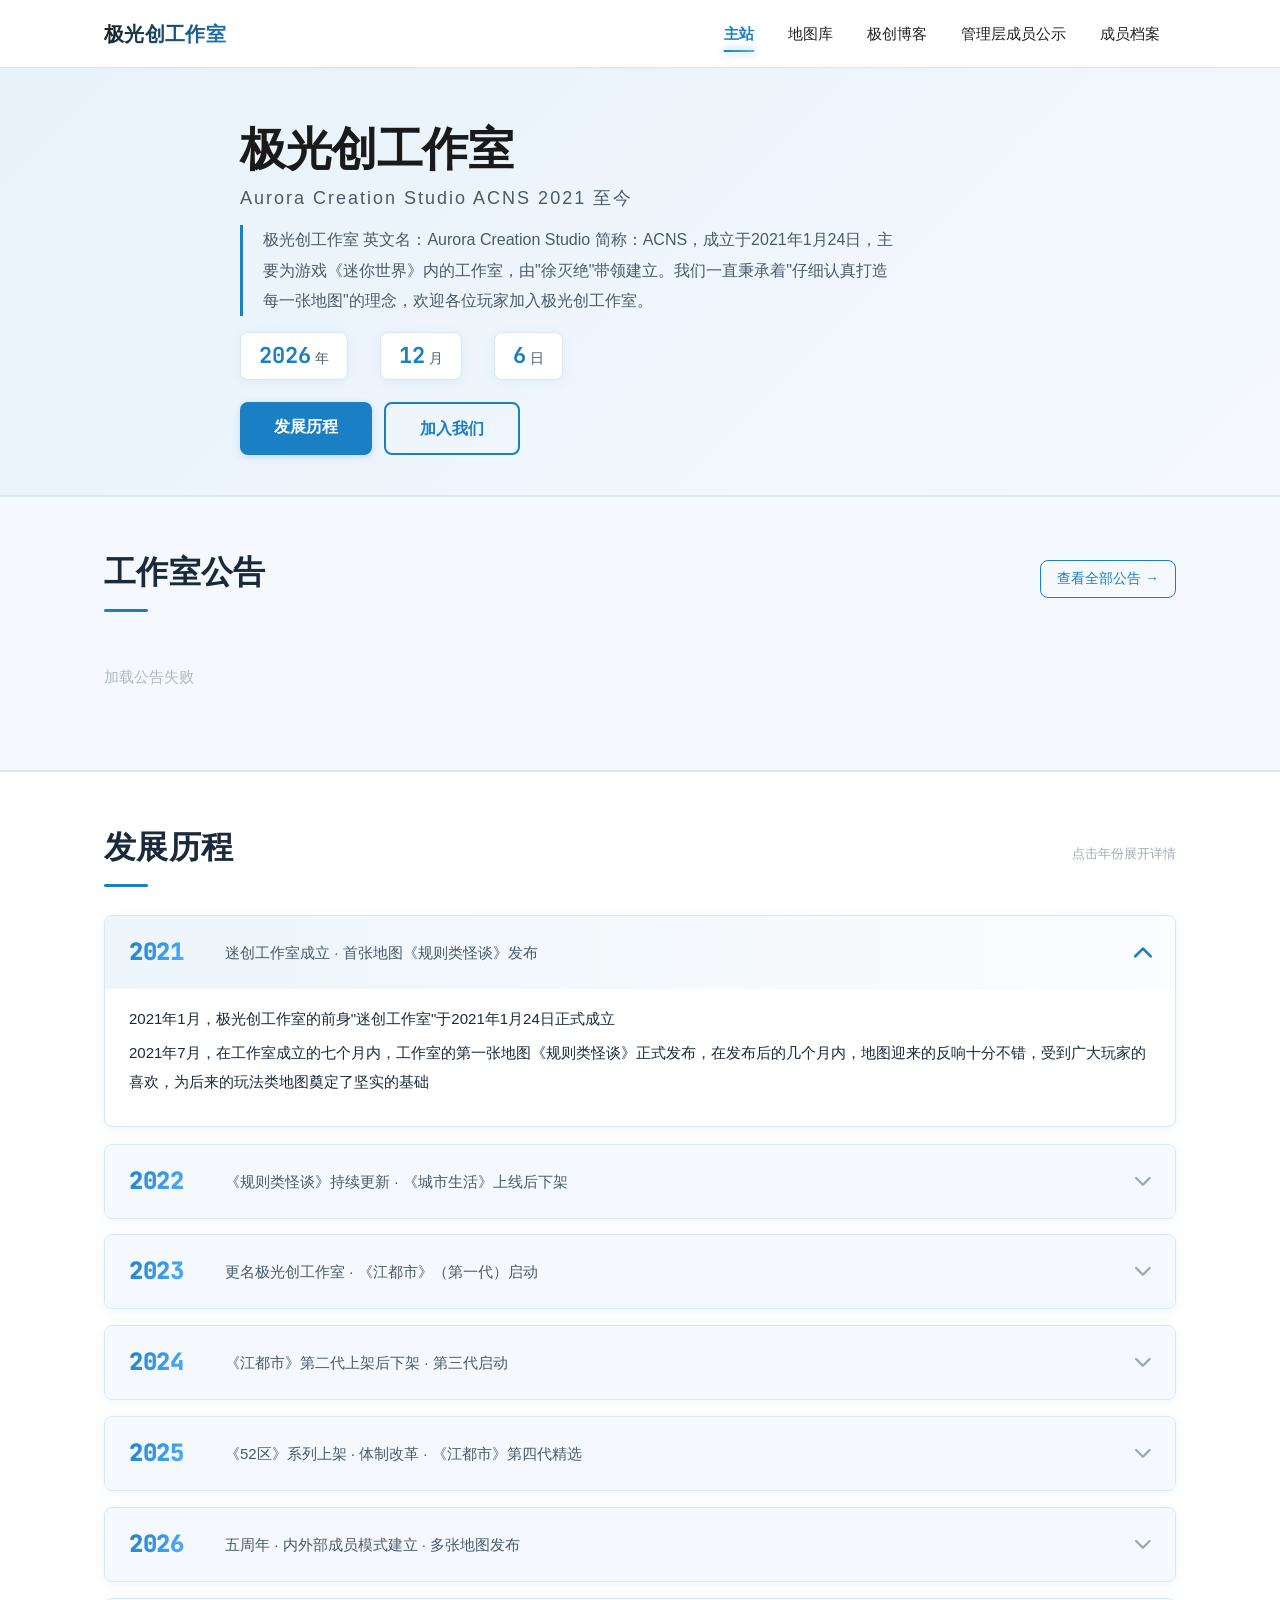
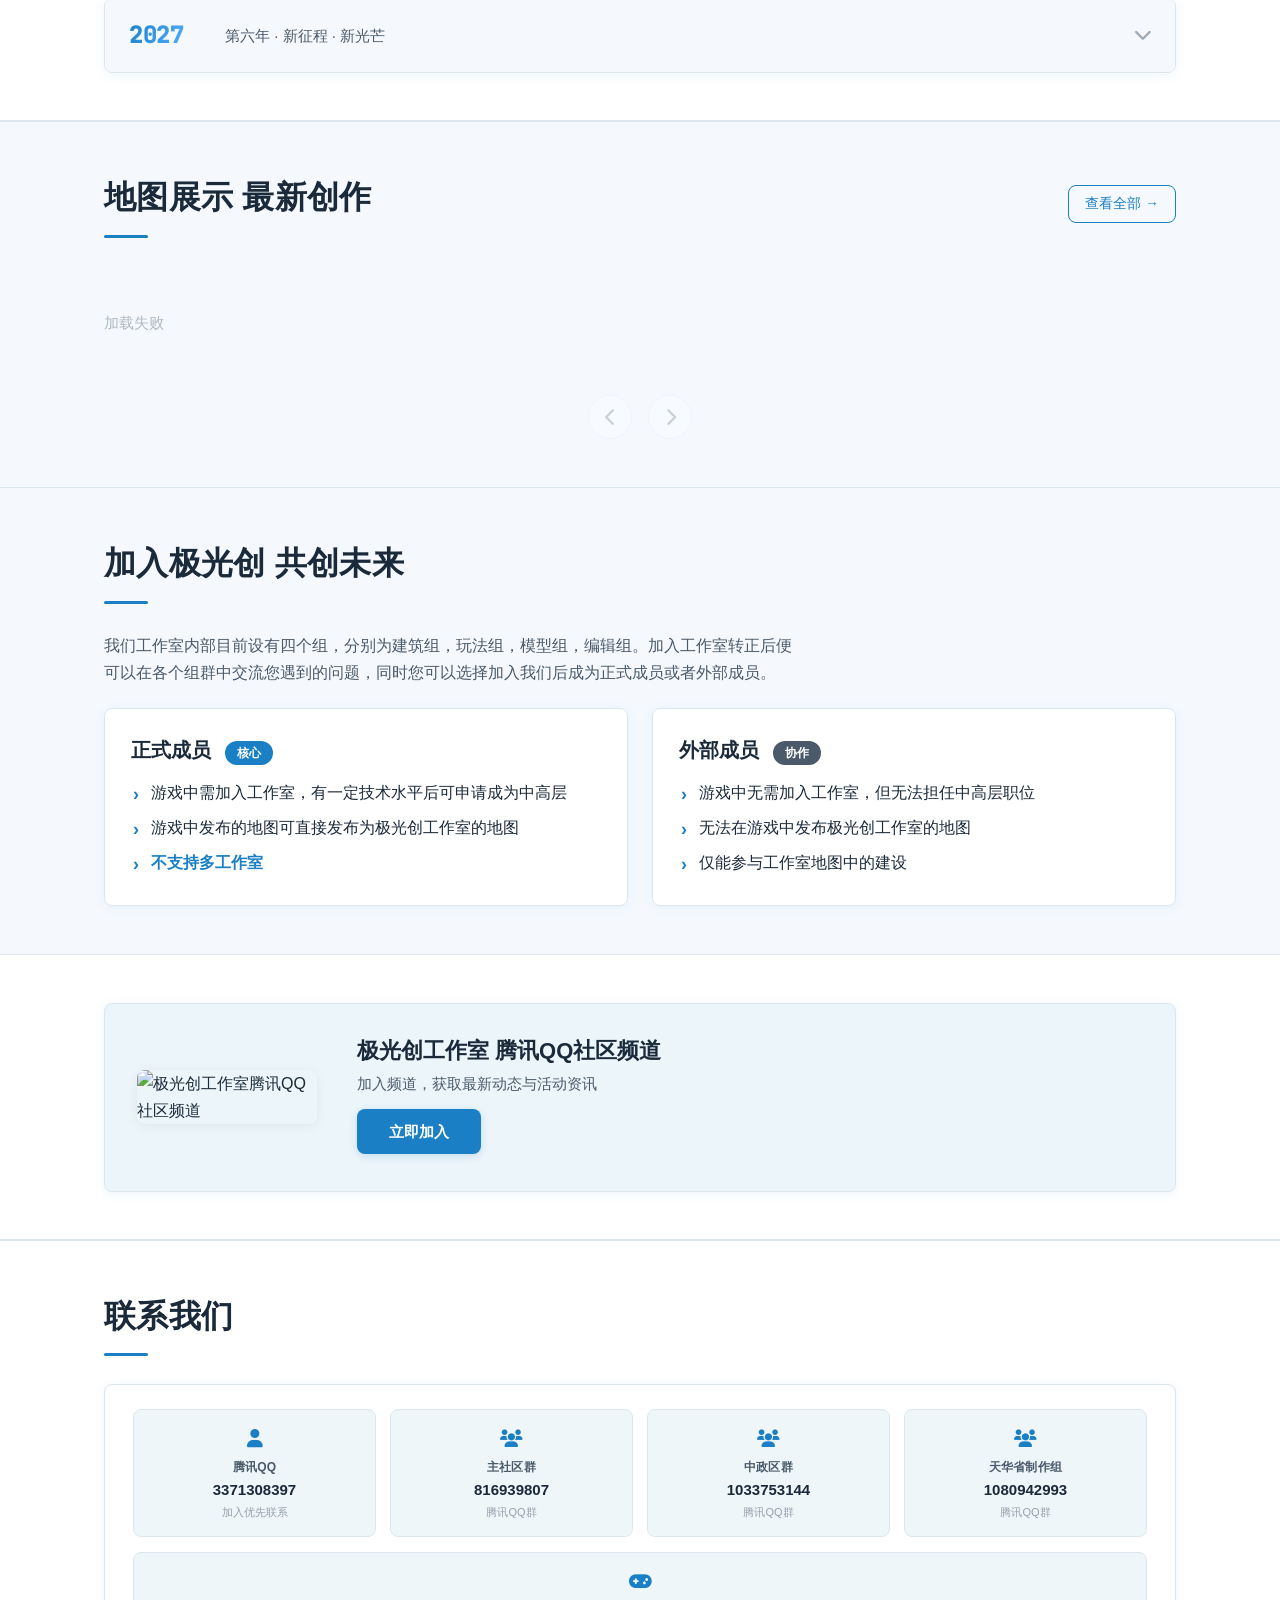
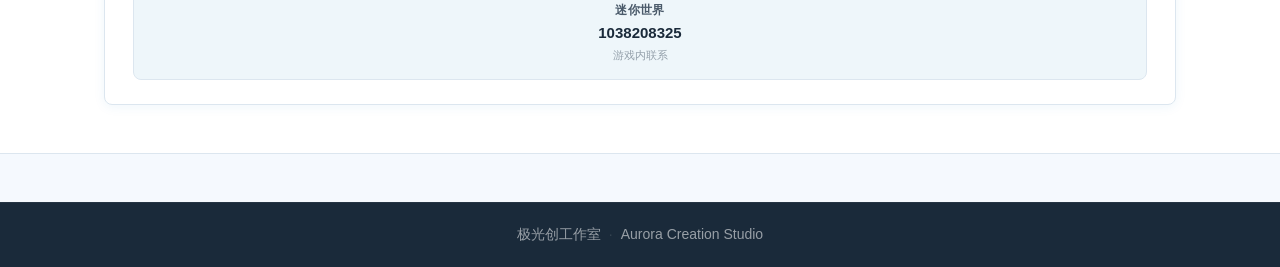
==== commit 58b62ba7: "Update index.html" ====
--- a/index.html
+++ b/index.html
@@ -217,7 +217,7 @@
         .section-title .view-all:hover { background: var(--blue-primary); color: #fff; transform: translateY(-2px); }
 
         /* ============================================================
-           卡片入场动画
+           卡片入场动画（基础，被下方动画系统覆盖）
            ============================================================ */
         .card-enter {
             opacity: 0;
@@ -230,7 +230,7 @@
             transform: translateY(0) scale(1);
         }
 
-        /* 悬停反馈 */
+        /* 悬停反馈（基础，被下方动画系统覆盖） */
         .notice-card, .map-card, .timeline-item, .join-card, .channel-card, .contact-card {
             transition: transform 0.3s var(--apple-curve), box-shadow 0.3s var(--apple-curve), border-color 0.3s var(--apple-curve);
             will-change: transform;
@@ -568,6 +568,659 @@
             .contact-grid { grid-template-columns: 1fr; gap: 10px; }
             .notice-card { flex: 0 0 150px; max-width: 150px; }
             .map-card { flex: 0 0 130px; max-width: 130px; }
+        }
+
+        /* ============================================================
+           ★★★ 插图氛围层 —— 铺满板块作为背景，不占位、不割裂 ★★★
+           ============================================================ */
+
+        /* ---------- 2. 公告区：喇叭图铺满整个板块做底纹 ---------- */
+        .notice-section { position: relative; overflow: hidden; }
+        .notice-section::before {
+            content: '';
+            position: absolute; inset: 0;
+            background: url('https://user-assets.sxlcdn.com/images/1138507/FpavjV58xPn217lt1ttU-Wtcjv5Y.png?imageMogr2/strip/auto-orient/thumbnail/1200x9000%3E/quality/90!/format/png') center right / 320px auto no-repeat;
+            opacity: 0.10;
+            pointer-events: none;
+            z-index: 0;
+            -webkit-mask-image: linear-gradient(to left, transparent 0%, #000 40%);
+                    mask-image: linear-gradient(to left, transparent 0%, #000 40%);
+        }
+        .notice-section .container { position: relative; z-index: 1; }
+        .notice-card .cover-placeholder {
+            background:
+                linear-gradient(135deg, rgba(26,127,196,0.35), rgba(245,166,35,0.28)),
+                url('https://user-assets.sxlcdn.com/images/1138507/Fl0fILeEtpXsS39g85wVRLTrVZj4.png?imageMogr2/strip/auto-orient/thumbnail/1200x9000%3E/quality/90!/format/png') center/cover no-repeat;
+            opacity: 1;
+            color: #fff;
+        }
+        .notice-card .cover-placeholder i { color: #fff; opacity: 0.9; }
+
+        /* ---------- 3. 发展历程：极光碎片铺满 timeline ---------- */
+        .timeline { position: relative; }
+        .timeline::before {
+            content: '';
+            position: absolute; inset: 0;
+            background: url('https://user-assets.sxlcdn.com/images/1138507/Fl0fILeEtpXsS39g85wVRLTrVZj4.png?imageMogr2/strip/auto-orient/thumbnail/1200x9000%3E/quality/90!/format/png') center/cover no-repeat;
+            opacity: 0.06;
+            pointer-events: none;
+            z-index: 0;
+            border-radius: var(--radius-sm);
+        }
+        .timeline-item { position: relative; z-index: 1; }
+
+        /* ---------- 4. 地图展示：蓝图手柄图铺满整个板块做底纹 ---------- */
+        .map-section { position: relative; overflow: hidden; }
+        .map-section::before {
+            content: '';
+            position: absolute; inset: 0;
+            background: url('https://user-assets.sxlcdn.com/images/1138507/ltxgYiEsmbmCqER7BAP8YLfRd871.png?imageMogr2/strip/auto-orient/thumbnail/1200x9000%3E/quality/90!/format/png') center/cover no-repeat;
+            opacity: 0.14;
+            pointer-events: none;
+            z-index: 0;
+        }
+        .map-section .container { position: relative; z-index: 1; }
+        .map-card .cover-placeholder {
+            background:
+                linear-gradient(135deg, rgba(26,127,196,0.45), rgba(15,106,173,0.35)),
+                url('https://user-assets.sxlcdn.com/images/1138507/ltxgYiEsmbmCqER7BAP8YLfRd871.png?imageMogr2/strip/auto-orient/thumbnail/1200x9000%3E/quality/90!/format/png') center/cover no-repeat;
+            opacity: 1;
+            color: #fff;
+        }
+        .map-card .cover-placeholder i { color: #fff; opacity: 0.9; }
+
+        /* ---------- 5. 加入工作室：正式/外部成员各自铺满对应卡片 ---------- */
+        .join-card {
+            position: relative;
+            overflow: hidden;
+            background: rgba(255,255,255,0.92);
+        }
+        .join-card::before {
+            content: '';
+            position: absolute; inset: 0;
+            background: url('https://user-assets.sxlcdn.com/images/1138507/FqcJljV2XzSSKEkYQHR1GGXYCzkv.png?imageMogr2/strip/auto-orient/thumbnail/1200x9000%3E/quality/90!/format/png') center right / cover no-repeat;
+            opacity: 0.25;
+            pointer-events: none;
+            z-index: 0;
+            -webkit-mask-image: linear-gradient(to left, #000 0%, transparent 80%);
+                    mask-image: linear-gradient(to left, #000 0%, transparent 80%);
+        }
+        .join-card:nth-child(2)::before {
+            background-image: url('https://user-assets.sxlcdn.com/images/1291382/FkV_TL60sOH7J9GAJRGvei88-WPq.jpg?imageMogr2/strip/auto-orient/thumbnail/1200x9000%3E/quality/90!/interlace/1/format/jpeg');
+            -webkit-mask-image: linear-gradient(to right, #000 0%, transparent 80%);
+                    mask-image: linear-gradient(to right, #000 0%, transparent 80%);
+            opacity: 0.22;
+        }
+        .join-card h3,
+        .join-card ul { position: relative; z-index: 1; }
+
+        /* ---------- 6. 频道卡片：通讯波图铺满卡片 ---------- */
+        .channel-card { position: relative; overflow: hidden; }
+        .channel-card::before {
+            content: '';
+            position: absolute; inset: 0;
+            background: url('https://user-assets.sxlcdn.com/images/1138507/FtUgTq2vMUe1ZMlKct9gpDeoXt00.png?imageMogr2/strip/auto-orient/thumbnail/!200x200r/gravity/Center/crop/200x200/quality/90!/format/png') center/cover no-repeat;
+            opacity: 0.35;
+            pointer-events: none;
+            z-index: 0;
+        }
+        .channel-card .channel-img,
+        .channel-card .channel-info { position: relative; z-index: 1; }
+
+        /* ---------- 7. 联系区：联系我们图铺满 contact-wrapper ---------- */
+        .contact-wrapper { position: relative; overflow: hidden; }
+        .contact-wrapper::before {
+            content: '';
+            position: absolute; inset: 0;
+            background: url('https://user-assets.sxlcdn.com/images/1138507/FnDZqmmc7DkchjhQ3WIiLKgxJXRr.png?imageMogr2/strip/auto-orient/thumbnail/1200x9000%3E/quality/90!/format/png') center/cover no-repeat;
+            opacity: 0.15;
+            pointer-events: none;
+            z-index: 0;
+        }
+        .contact-wrapper .contact-grid { position: relative; z-index: 1; }
+        .contact-card {
+            background: rgba(236, 245, 250, 0.88);
+            backdrop-filter: blur(4px);
+        }
+
+        /* ---------- 8. 彩蛋弹窗：Q 版图铺满整个弹窗背景 ---------- */
+        .egg-popup { position: fixed; overflow: hidden; }
+        .egg-popup::before {
+            content: '';
+            position: absolute; inset: 0;
+            background: url('https://user-assets.sxlcdn.com/images/1138507/lqFRkpcWadTUr0iDyCs061jnGqbZ.png?imageMogr2/strip/auto-orient/thumbnail/1200x9000%3E/quality/90!/format/png') center/cover no-repeat;
+            opacity: 0.18;
+            pointer-events: none;
+            z-index: 0;
+            -webkit-mask-image: radial-gradient(circle at 50% 40%, #000 0%, transparent 75%);
+                    mask-image: radial-gradient(circle at 50% 40%, #000 0%, transparent 75%);
+        }
+        .egg-popup .egg-icon,
+        .egg-popup h2,
+        .egg-popup p,
+        .egg-popup .btn-close-egg {
+            position: relative;
+            z-index: 1;
+        }
+
+        @media (max-width: 768px) {
+            .notice-section::before { background-size: 220px auto; opacity: 0.08; }
+            .map-section::before { opacity: 0.1; }
+            .join-card::before { opacity: 0.18; }
+            .join-card:nth-child(2)::before { opacity: 0.16; }
+            .contact-wrapper::before { opacity: 0.1; }
+        }
+
+        /* ============================================================
+           ★★★ 高级动画系统 ★★★
+           覆盖上面的基础动画，增强高级感，丰富出入场与微交互
+           ============================================================ */
+
+        :root {
+            --ease-elegant: cubic-bezier(0.16, 1, 0.3, 1);
+            --ease-spring: cubic-bezier(0.34, 1.56, 0.64, 1);
+            --ease-smooth: cubic-bezier(0.22, 1, 0.36, 1);
+            --ease-snappy: cubic-bezier(0.65, 0, 0.35, 1);
+        }
+
+        /* ---------- A. 增强入场动画：模糊消散 + 上浮 + 缩放 ---------- */
+        .card-enter {
+            opacity: 0;
+            transform: translateY(56px) scale(0.92);
+            filter: blur(10px);
+            transition:
+                opacity 0.9s var(--ease-elegant),
+                transform 1s var(--ease-spring),
+                filter 0.8s var(--ease-elegant);
+            will-change: transform, opacity, filter;
+        }
+        .card-enter.entered {
+            opacity: 1;
+            transform: translateY(0) scale(1);
+            filter: blur(0);
+        }
+
+        /* 卡片错峰入场（JS 已设置 transitionDelay，这里再加层级级联感） */
+        .notice-card.card-enter:nth-child(2n) { --stagger: 0.08s; }
+        .notice-card.card-enter:nth-child(3n) { --stagger: 0.15s; }
+
+        /* ---------- B. 英雄区文字入场（加载即播） ---------- */
+        .hero-content h1 {
+            animation: heroFadeUp 1s var(--ease-elegant) 0.05s both;
+        }
+        .hero-content .sub {
+            animation: heroFadeUp 1s var(--ease-elegant) 0.2s both;
+        }
+        .hero-content .desc {
+            animation: heroFadeUp 1s var(--ease-elegant) 0.35s both;
+        }
+        .hero-stats .stat {
+            animation: heroFadeUp 0.9s var(--ease-spring) 0.5s both;
+        }
+        .hero-stats .stat:nth-child(2) { animation-delay: 0.6s; }
+        .hero-stats .stat:nth-child(3) { animation-delay: 0.7s; }
+        .hero-actions .btn-primary {
+            animation: heroFadeUp 0.9s var(--ease-spring) 0.85s both;
+        }
+        .hero-actions .btn-outline {
+            animation: heroFadeUp 0.9s var(--ease-spring) 0.95s both;
+        }
+        @keyframes heroFadeUp {
+            0% { opacity: 0; transform: translateY(28px); filter: blur(8px); }
+            100% { opacity: 1; transform: translateY(0); filter: blur(0); }
+        }
+
+        /* ---------- C. 导航栏加载渐入 + 下划线流动 ---------- */
+        .navbar {
+            animation: navSlideDown 0.7s var(--ease-elegant) both;
+        }
+        @keyframes navSlideDown {
+            0% { transform: translateY(-100%); opacity: 0; }
+            100% { transform: translateY(0); opacity: 1; }
+        }
+        .nav-links li a {
+            transition: background 0.25s var(--ease-smooth), color 0.25s var(--ease-smooth), transform 0.3s var(--ease-spring);
+        }
+        .nav-links li a:hover {
+            transform: translateY(-2px);
+        }
+        .nav-links li a::after {
+            background: linear-gradient(90deg, var(--blue-primary), #4facfe);
+            box-shadow: 0 0 8px rgba(26, 127, 196, 0.6);
+            transition: width 0.35s var(--ease-spring);
+        }
+        .navbar-brand .logo {
+            transition: transform 0.4s var(--ease-spring);
+        }
+        .navbar-brand:hover .logo {
+            transform: rotate(-8deg) scale(1.08);
+        }
+
+        /* ---------- D. 卡片悬停升级：3D 倾斜 + 发光边 ---------- */
+        .notice-card, .map-card, .timeline-item, .join-card, .channel-card, .contact-card {
+            position: relative;
+            transition:
+                transform 0.5s var(--ease-spring),
+                box-shadow 0.5s var(--ease-smooth),
+                border-color 0.4s var(--ease-smooth);
+            will-change: transform;
+        }
+        .notice-card:hover,
+        .map-card:hover,
+        .join-card:hover,
+        .channel-card:hover,
+        .contact-card:hover {
+            transform: translateY(-10px) scale(1.025);
+            box-shadow:
+                0 28px 60px rgba(26, 127, 196, 0.22),
+                0 12px 24px rgba(26, 127, 196, 0.12),
+                inset 0 0 0 1px rgba(26, 127, 196, 0.15);
+            border-color: var(--blue-primary);
+        }
+        .timeline-item:hover {
+            transform: translateX(6px);
+            box-shadow:
+                -4px 0 0 0 var(--blue-primary),
+                0 16px 40px rgba(26, 127, 196, 0.15);
+            border-color: var(--blue-primary);
+        }
+
+        /* 卡片内缩略图悬停放大 */
+        .notice-card .cover,
+        .map-card .cover {
+            transition: transform 0.7s var(--ease-elegant), filter 0.5s var(--ease-smooth);
+        }
+        .notice-card:hover .cover,
+        .map-card:hover .cover {
+            transform: scale(1.08);
+            filter: brightness(1.05) saturate(1.1);
+        }
+        /* 缩略图容器裁剪溢出 */
+        .notice-card,
+        .map-card {
+            overflow: hidden;
+        }
+
+        /* 占位符图标微旋转 */
+        .notice-card .cover-placeholder i,
+        .map-card .cover-placeholder i {
+            transition: transform 0.6s var(--ease-spring);
+            display: inline-block;
+        }
+        .notice-card:hover .cover-placeholder i {
+            transform: scale(1.2) rotate(-10deg);
+        }
+        .map-card:hover .cover-placeholder i {
+            transform: scale(1.2) rotate(10deg);
+        }
+
+        /* ---------- E. 按钮高级光泽扫过 + 上浮 ---------- */
+        .btn-primary, .btn-outline, .btn-join, .section-title .view-all, .btn-close-egg {
+            position: relative;
+            overflow: hidden;
+            isolation: isolate;
+            transition:
+                transform 0.4s var(--ease-spring),
+                box-shadow 0.4s var(--ease-smooth),
+                background 0.3s var(--ease-smooth),
+                color 0.3s var(--ease-smooth);
+        }
+        .btn-primary::before,
+        .btn-join::before,
+        .btn-close-egg::before,
+        .section-title .view-all::before {
+            content: '';
+            position: absolute;
+            top: 0;
+            left: -130%;
+            width: 60%;
+            height: 100%;
+            background: linear-gradient(
+                120deg,
+                transparent 0%,
+                rgba(255, 255, 255, 0.5) 50%,
+                transparent 100%
+            );
+            transform: skewX(-22deg);
+            transition: left 0.9s var(--ease-elegant);
+            pointer-events: none;
+            z-index: 1;
+        }
+        .btn-primary:hover::before,
+        .btn-join:hover::before,
+        .btn-close-egg:hover::before,
+        .section-title .view-all:hover::before {
+            left: 130%;
+        }
+        .btn-primary:hover,
+        .btn-join:hover {
+            transform: translateY(-4px) scale(1.03);
+            box-shadow:
+                0 16px 36px rgba(26, 127, 196, 0.35),
+                0 6px 14px rgba(26, 127, 196, 0.2);
+        }
+        .btn-outline:hover {
+            transform: translateY(-4px) scale(1.03);
+            box-shadow:
+                0 16px 36px rgba(26, 127, 196, 0.28),
+                0 6px 14px rgba(26, 127, 196, 0.18);
+        }
+        .section-title .view-all:hover {
+            transform: translateY(-3px) scale(1.05);
+            box-shadow: 0 10px 24px rgba(26, 127, 196, 0.25);
+        }
+
+        /* ---------- F. 地图箭头按钮旋转进入 ---------- */
+        .map-arrows button {
+            transition:
+                background 0.3s var(--ease-smooth),
+                transform 0.5s var(--ease-spring),
+                box-shadow 0.4s var(--ease-smooth),
+                color 0.3s var(--ease-smooth);
+        }
+        .map-arrows button:hover:not(:disabled) {
+            transform: scale(1.15) rotate(-6deg);
+            box-shadow:
+                0 14px 30px rgba(26, 127, 196, 0.35),
+                0 0 0 4px rgba(26, 127, 196, 0.12);
+        }
+        #mapNext:hover:not(:disabled) {
+            transform: scale(1.15) rotate(6deg);
+        }
+
+        /* ---------- G. 时间轴年份渐变流动 + 展开动效 ---------- */
+        .timeline-item .tl-header .year {
+            background: linear-gradient(120deg, var(--blue-primary) 0%, #4facfe 40%, var(--blue-primary) 80%);
+            background-size: 220% 100%;
+            -webkit-background-clip: text;
+            background-clip: text;
+            -webkit-text-fill-color: transparent;
+            color: transparent;
+            animation: yearFlow 5s ease-in-out infinite;
+            font-weight: 800;
+            letter-spacing: -0.5px;
+        }
+        @keyframes yearFlow {
+            0%, 100% { background-position: 0% 50%; }
+            50% { background-position: 100% 50%; }
+        }
+        .timeline-item .tl-header .toggle-icon {
+            transition: transform 0.55s var(--ease-spring), color 0.3s;
+        }
+        .timeline-item:hover .tl-header .toggle-icon {
+            color: var(--blue-primary);
+            opacity: 1;
+        }
+        .timeline-item.open .tl-header .toggle-icon {
+            transform: rotate(180deg) scale(1.15);
+            color: var(--blue-primary);
+            opacity: 1;
+        }
+        .timeline-item.open .tl-header {
+            background: linear-gradient(90deg, rgba(26,127,196,0.08), rgba(245,249,254,0.4));
+        }
+        /* 展开时内容渐入 */
+        .timeline-item.open .tl-body .content p {
+            animation: bodySlideIn 0.6s var(--ease-elegant) both;
+        }
+        .timeline-item.open .tl-body .content p:nth-child(1) { animation-delay: 0.05s; }
+        .timeline-item.open .tl-body .content p:nth-child(2) { animation-delay: 0.12s; }
+        .timeline-item.open .tl-body .content p:nth-child(3) { animation-delay: 0.19s; }
+        .timeline-item.open .tl-body .content p:nth-child(4) { animation-delay: 0.26s; }
+        .timeline-item.open .tl-body .content p:nth-child(5) { animation-delay: 0.33s; }
+        .timeline-item.open .tl-body .content p:nth-child(6) { animation-delay: 0.4s; }
+        .timeline-item.open .tl-body .content p:nth-child(7) { animation-delay: 0.47s; }
+        .timeline-item.open .tl-body .content p:nth-child(8) { animation-delay: 0.54s; }
+        @keyframes bodySlideIn {
+            0% { opacity: 0; transform: translateX(-16px); filter: blur(4px); }
+            100% { opacity: 1; transform: translateX(0); filter: blur(0); }
+        }
+
+        /* ---------- H. Section 标题装饰动画 ---------- */
+        .section-title .left .line {
+            animation: linePulse 3.5s ease-in-out infinite;
+            position: relative;
+        }
+        @keyframes linePulse {
+            0%, 100% {
+                box-shadow: 0 0 0 0 rgba(26, 127, 196, 0.3);
+                opacity: 1;
+                transform: scaleX(1);
+            }
+            50% {
+                box-shadow: 0 0 16px 4px rgba(26, 127, 196, 0.3);
+                opacity: 0.85;
+                transform: scaleX(1.1);
+            }
+        }
+        .section-title .left h2 {
+            position: relative;
+            display: inline-block;
+            transition: transform 0.4s var(--ease-spring);
+        }
+        .section-title:hover .left h2 {
+            transform: translateX(4px);
+        }
+
+        /* ---------- I. 联系卡片图标动画 ---------- */
+        .contact-card {
+            transition:
+                transform 0.5s var(--ease-spring),
+                box-shadow 0.5s var(--ease-smooth),
+                background 0.4s var(--ease-smooth);
+        }
+        .contact-card .icon {
+            transition: transform 0.5s var(--ease-spring), color 0.3s;
+            display: inline-block;
+        }
+        .contact-card:hover .icon {
+            transform: scale(1.25) rotate(-10deg);
+            color: var(--blue-primary-dark);
+        }
+        .contact-card .card-value {
+            transition: color 0.3s, letter-spacing 0.4s var(--ease-smooth);
+        }
+        .contact-card:hover .card-value {
+            letter-spacing: 0.5px;
+            color: var(--blue-primary);
+        }
+
+        /* ---------- J. 频道卡片内部动效 ---------- */
+        .channel-card .channel-img {
+            transition: transform 0.6s var(--ease-spring), box-shadow 0.5s var(--ease-smooth);
+        }
+        .channel-card:hover .channel-img {
+            transform: scale(1.06) rotate(-2deg);
+            box-shadow: 0 14px 32px rgba(26, 127, 196, 0.28);
+        }
+
+        /* ---------- K. 加入工作室卡片高亮扫过 ---------- */
+        .join-card {
+            position: relative;
+            overflow: hidden;
+        }
+        .join-card::after {
+            content: '';
+            position: absolute;
+            top: 0; left: -100%;
+            width: 60%; height: 100%;
+            background: linear-gradient(120deg,
+                transparent 0%,
+                rgba(26, 127, 196, 0.08) 50%,
+                transparent 100%);
+            transform: skewX(-20deg);
+            transition: left 1.2s var(--ease-elegant);
+            pointer-events: none;
+            z-index: 0;
+        }
+        .join-card:hover::after {
+            left: 200%;
+        }
+        .join-card h3 {
+            transition: color 0.3s, transform 0.4s var(--ease-spring);
+        }
+        .join-card:hover h3 {
+            transform: translateX(3px);
+        }
+        .join-card ul li {
+            transition: transform 0.4s var(--ease-spring), color 0.3s;
+        }
+        .join-card:hover ul li {
+            transform: translateX(3px);
+        }
+        .join-card ul li::before {
+            transition: transform 0.4s var(--ease-spring), color 0.3s;
+            display: inline-block;
+        }
+        .join-card:hover ul li::before {
+            transform: translateX(3px) scale(1.2);
+        }
+
+        /* ---------- L. 弹窗出入场动画升级 ---------- */
+        .egg-popup {
+            transition:
+                opacity 0.6s var(--ease-elegant),
+                transform 0.8s var(--ease-spring),
+                visibility 0.6s,
+                box-shadow 0.5s;
+            box-shadow: 0 20px 60px rgba(0, 0, 0, 0.15);
+        }
+        .egg-popup.open {
+            transform: translate(-50%, -50%) scale(1);
+            box-shadow:
+                0 30px 80px rgba(26, 127, 196, 0.3),
+                0 0 0 4px rgba(255, 255, 255, 0.3) inset;
+        }
+        .egg-popup.open h2 {
+            animation: popupTitleIn 0.8s var(--ease-spring) 0.1s both;
+        }
+        .egg-popup.open p {
+            animation: popupTitleIn 0.8s var(--ease-elegant) 0.2s both;
+        }
+        .egg-popup.open .btn-close-egg {
+            animation: popupTitleIn 0.8s var(--ease-spring) 0.3s both;
+        }
+        @keyframes popupTitleIn {
+            0% { opacity: 0; transform: translateY(20px) scale(0.9); }
+            100% { opacity: 1; transform: translateY(0) scale(1); }
+        }
+
+        /* ---------- M. 页脚呼吸光线 ---------- */
+        .footer {
+            position: relative;
+            overflow: hidden;
+        }
+        .footer::before {
+            content: '';
+            position: absolute;
+            top: 0;
+            left: 50%;
+            width: 0;
+            height: 1px;
+            background: linear-gradient(90deg,
+                transparent 0%,
+                rgba(26, 127, 196, 0.7) 50%,
+                transparent 100%);
+            transform: translateX(-50%);
+            animation: footerLine 5s ease-in-out infinite;
+        }
+        @keyframes footerLine {
+            0%, 100% { width: 20%; opacity: 0.4; }
+            50% { width: 80%; opacity: 1; }
+        }
+
+        /* ---------- N. 加载中 spinner 呼吸光 ---------- */
+        .notice-loading i,
+        .map-loading i {
+            animation: spinnerPulse 1.6s ease-in-out infinite;
+        }
+        @keyframes spinnerPulse {
+            0%, 100% {
+                transform: scale(1);
+                filter: drop-shadow(0 0 0 rgba(26,127,196,0));
+            }
+            50% {
+                transform: scale(1.15);
+                filter: drop-shadow(0 0 12px rgba(26,127,196,0.6));
+            }
+        }
+
+        /* ---------- O. 数字统计入口动效 ---------- */
+        .hero-stats .stat .num {
+            display: inline-block;
+            transition: transform 0.4s var(--ease-spring), color 0.3s;
+        }
+        .hero-stats .stat:hover .num {
+            transform: scale(1.15);
+            color: var(--blue-primary-dark);
+        }
+
+        /* ---------- P. 全局平滑滚动加速曲线（已由 html 定义，这里保持） ---------- */
+
+        /* ---------- Q. 品牌文字渐变流动 ---------- */
+        .navbar-brand .brand-text {
+            background: linear-gradient(120deg, #1a1a1a 0%, #1a7fc4 50%, #1a1a1a 100%);
+            background-size: 220% 100%;
+            -webkit-background-clip: text;
+            background-clip: text;
+            -webkit-text-fill-color: transparent;
+            color: transparent;
+            animation: brandFlow 6s ease-in-out infinite;
+            transition: none;
+        }
+        @keyframes brandFlow {
+            0%, 100% { background-position: 0% 50%; }
+            50% { background-position: 100% 50%; }
+        }
+
+        /* ---------- R. 地图卡片 "精选" 标签发光 ---------- */
+        .map-card .body .tag-blue {
+            transition: all 0.4s var(--ease-spring);
+        }
+        .map-card:hover .body .tag-blue {
+            transform: translateY(-1px);
+            box-shadow: 0 0 12px rgba(26, 127, 196, 0.35);
+        }
+        .map-card .body .tag-blue[style*="f5a623"]:hover,
+        .map-card:hover .body .tag-blue[style*="f5a623"] {
+            box-shadow: 0 0 14px rgba(245, 166, 35, 0.5);
+        }
+
+        /* ---------- S. 移动端：弱化所有持续动画，保留入场 ---------- */
+        @media (max-width: 768px) {
+            .navbar { animation: none; }
+            .hero-content h1,
+            .hero-content .sub,
+            .hero-content .desc,
+            .hero-stats .stat,
+            .hero-actions .btn-primary,
+            .hero-actions .btn-outline {
+                animation: heroFadeUp 0.7s var(--ease-elegant) both;
+            }
+            .navbar-brand .brand-text {
+                animation: none;
+                background: none;
+                -webkit-text-fill-color: initial;
+                color: #1a1a1a;
+            }
+            .timeline-item .tl-header .year {
+                animation: none;
+                background: none;
+                -webkit-text-fill-color: initial;
+                color: var(--blue-primary);
+            }
+        }
+
+        /* ---------- T. 尊重用户系统的减少动画偏好 ---------- */
+        @media (prefers-reduced-motion: reduce) {
+            *,
+            *::before,
+            *::after {
+                animation-duration: 0.01ms !important;
+                animation-iteration-count: 1 !important;
+                transition-duration: 0.01ms !important;
+                scroll-behavior: auto !important;
+            }
         }
     </style>
 </head>
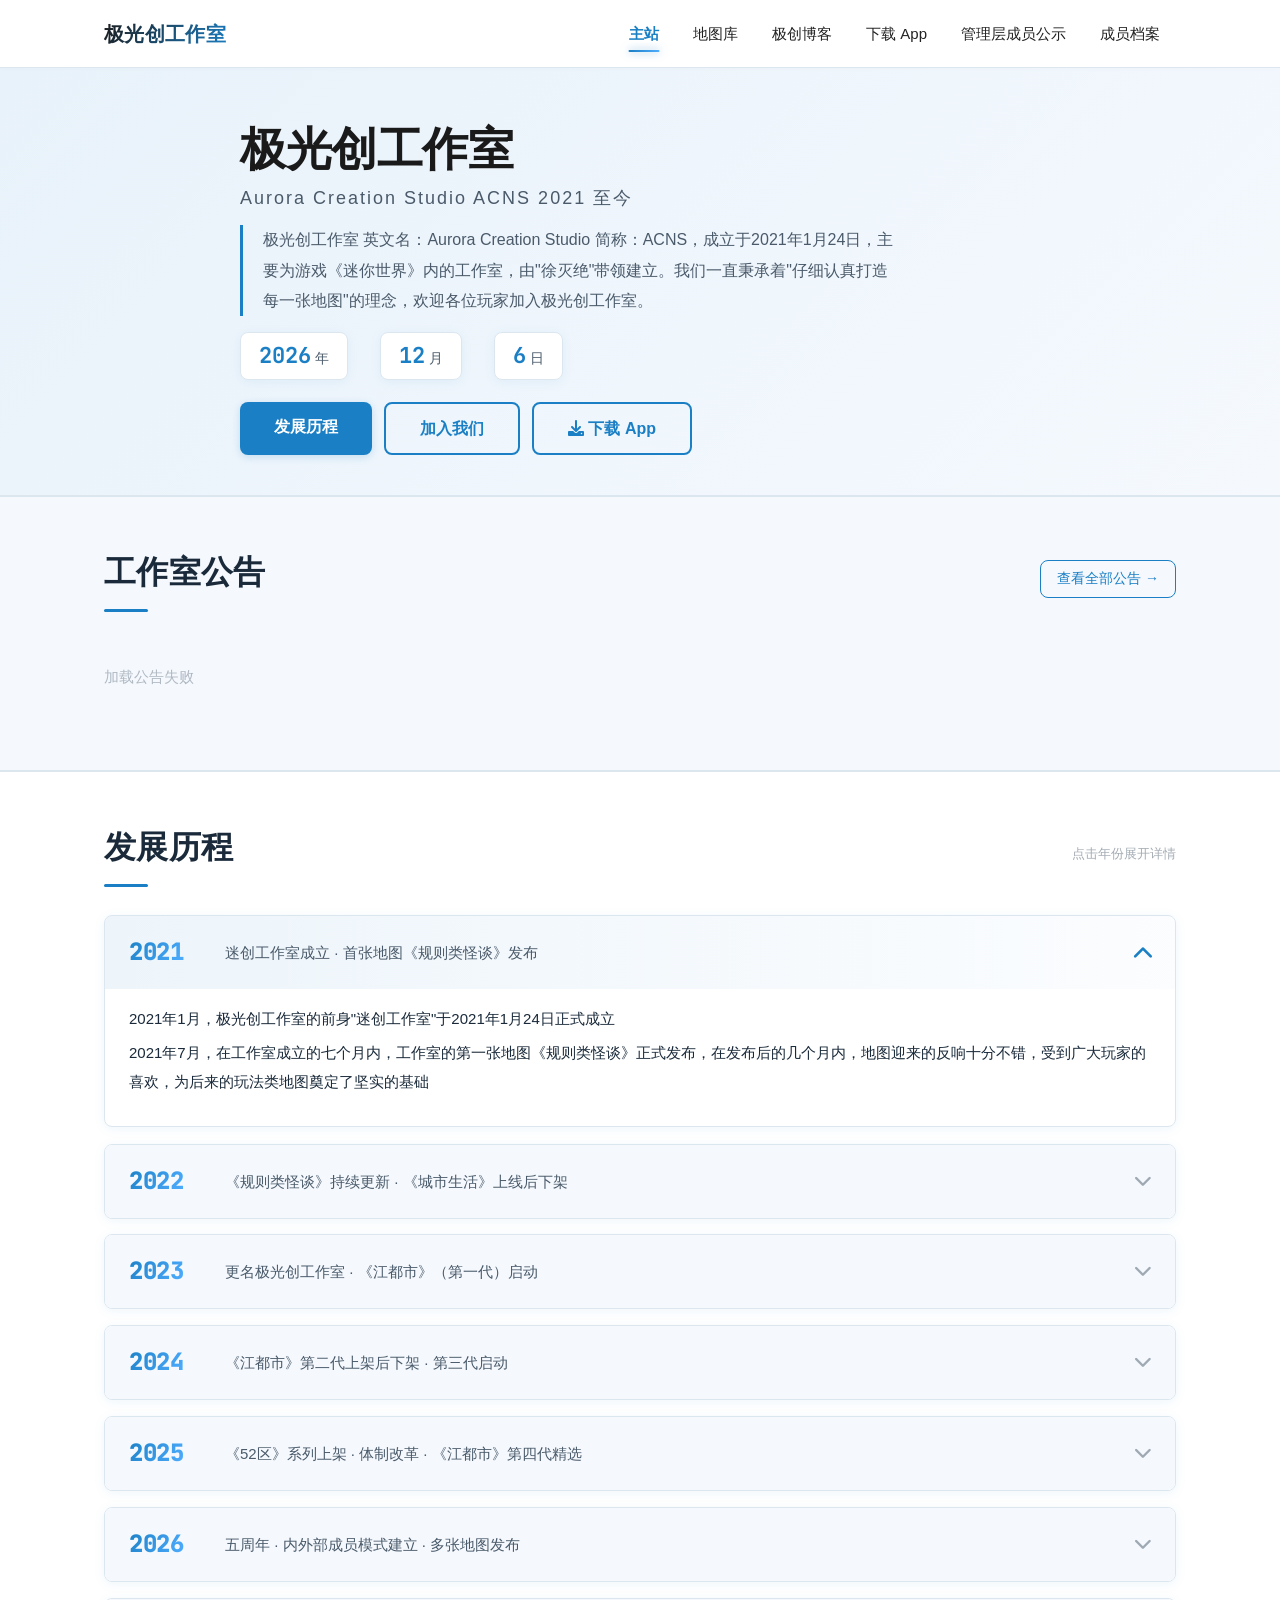
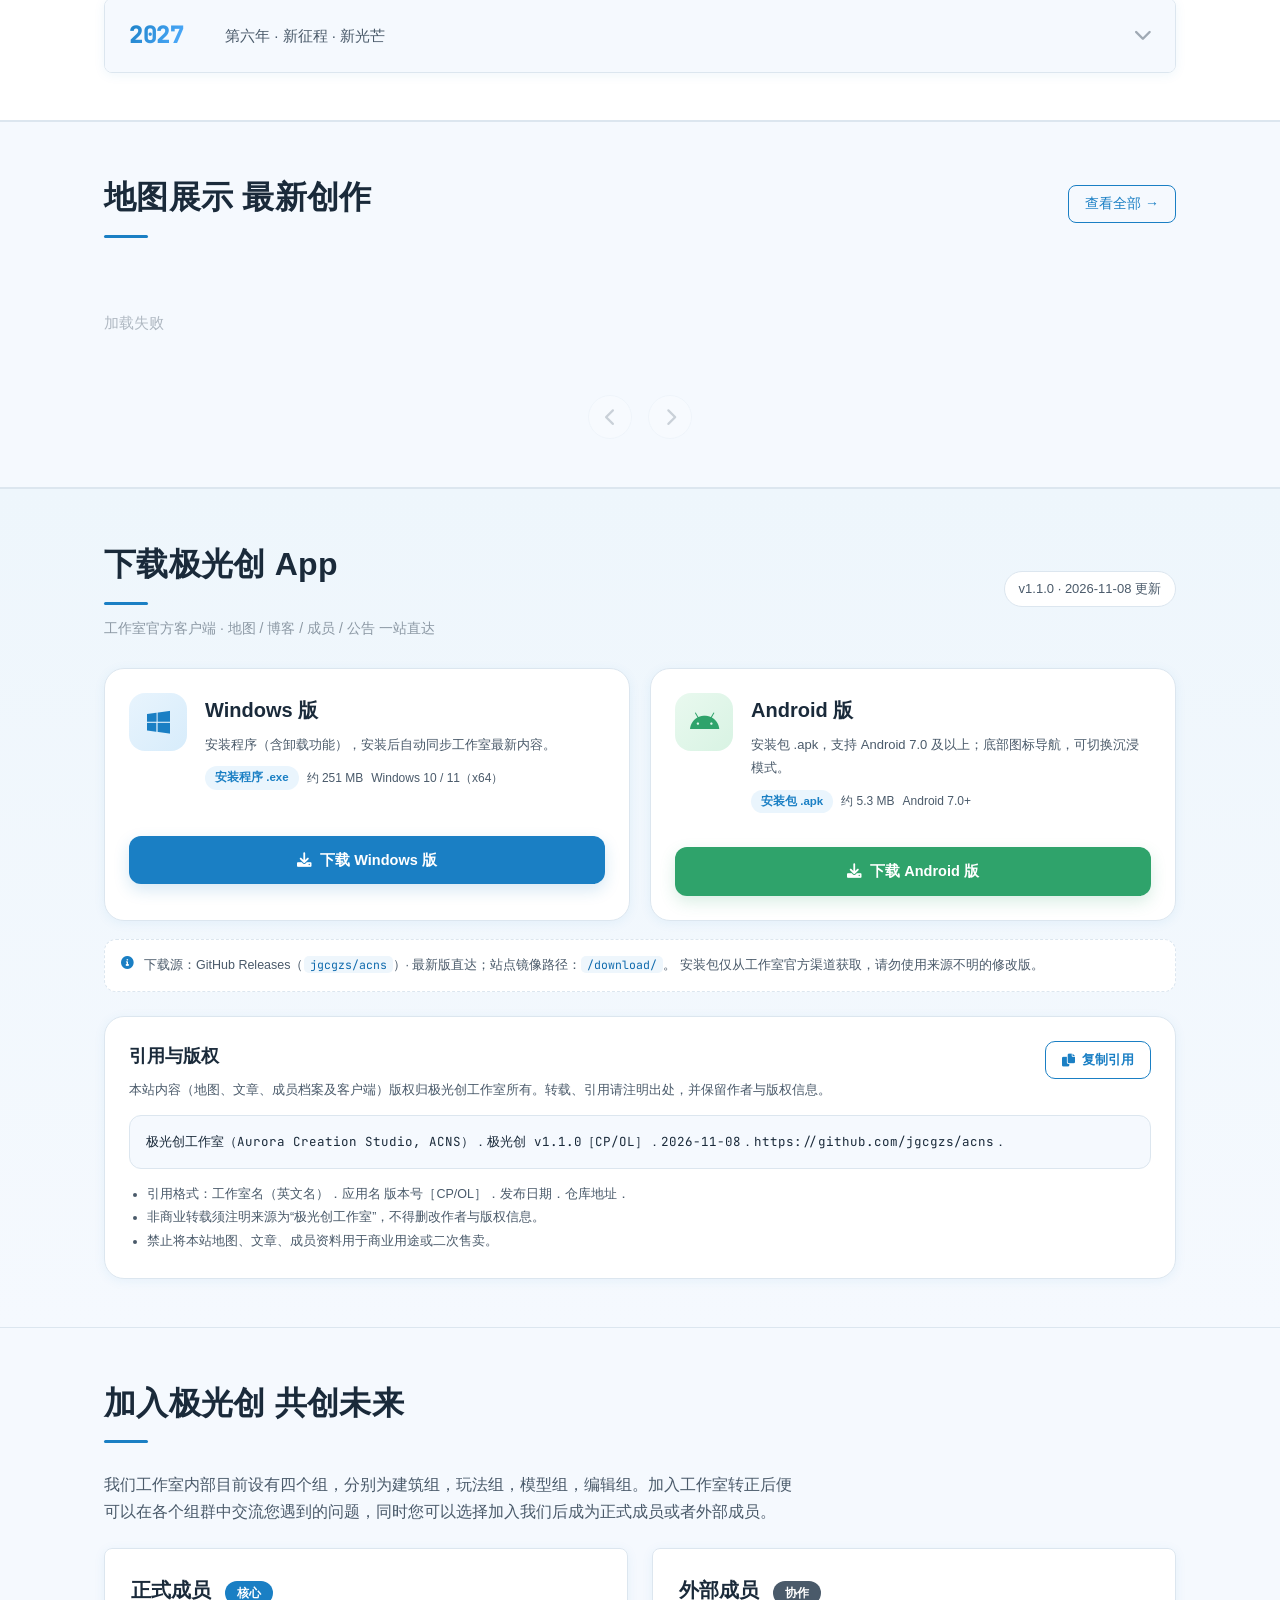
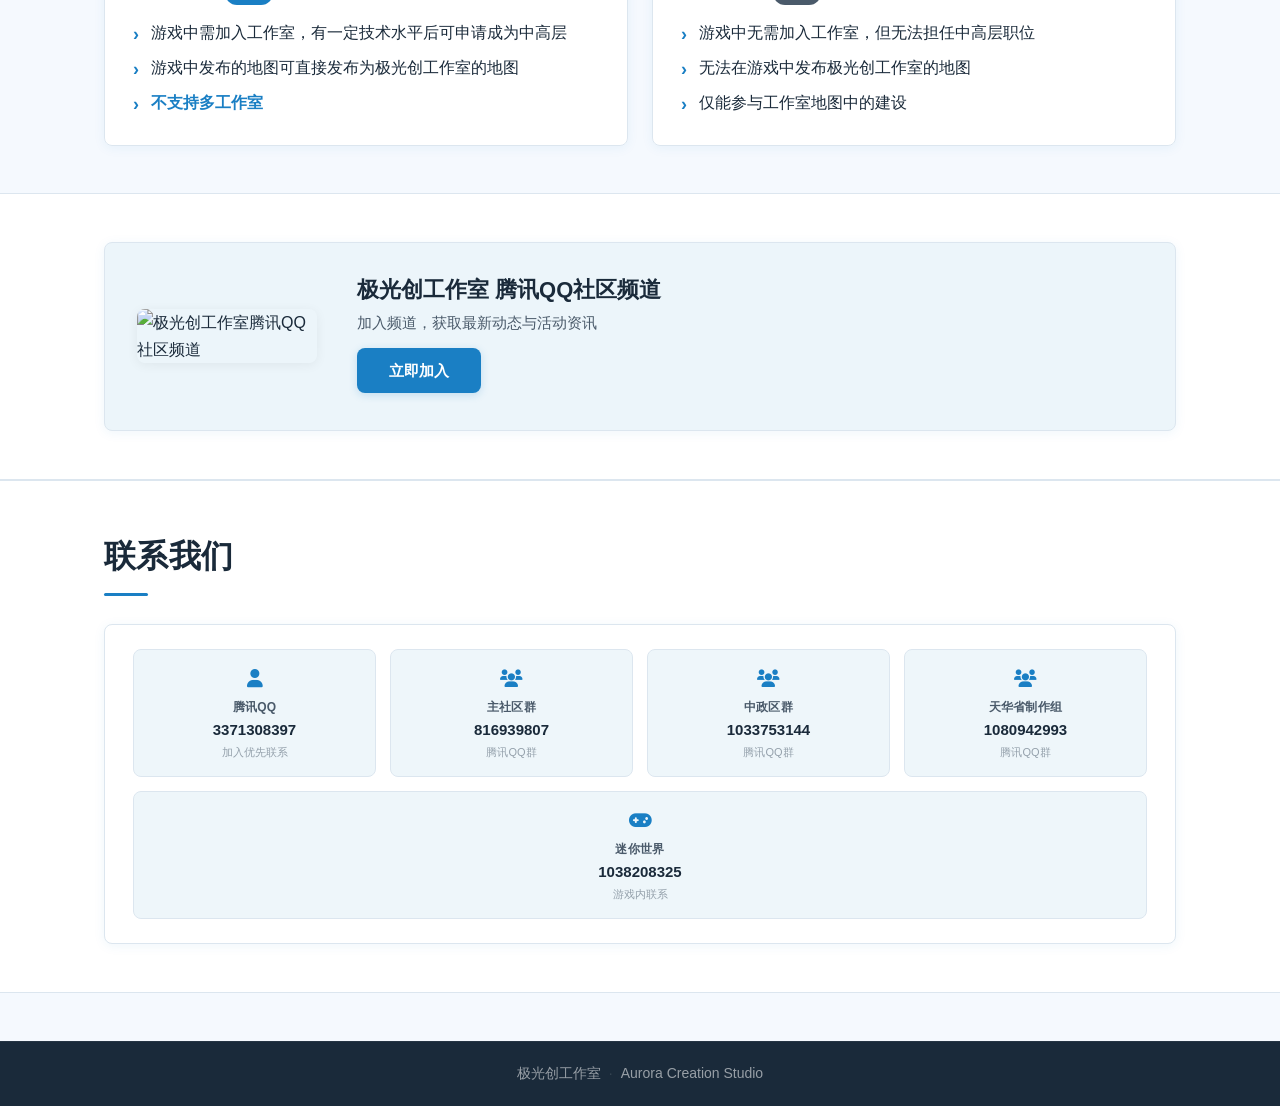
==== commit b18ba868: "Update index.html APP new" ====
--- a/index.html
+++ b/index.html
@@ -1222,6 +1222,99 @@
                 scroll-behavior: auto !important;
             }
         }
+
+        /* ============================================================
+           下载与引用板块（新增）
+           ============================================================ */
+        .download-section {
+            background: linear-gradient(180deg, #eef6fc 0%, #f5f9fe 100%);
+            border-top: 1px solid var(--border-light);
+            border-bottom: 1px solid var(--border-light);
+        }
+        .download-section .section-title .dl-version {
+            font-size: 13px; color: var(--text-muted); background: #fff;
+            border: 1px solid var(--border-light); padding: 6px 14px; border-radius: 999px;
+            align-self: center; white-space: nowrap;
+        }
+        .download-grid {
+            display: grid; grid-template-columns: repeat(auto-fit, minmax(320px, 1fr));
+            gap: 20px; margin-top: 6px;
+        }
+        .download-card {
+            display: flex; flex-wrap: wrap; align-items: flex-start; gap: 18px;
+            background: var(--bg-card); border: 1px solid var(--border-light);
+            border-radius: 20px; padding: 24px; box-shadow: var(--shadow-sm);
+            transition: transform .3s var(--apple-curve), box-shadow .3s var(--apple-curve), border-color .3s;
+        }
+        .download-card:hover {
+            transform: translateY(-4px);
+            box-shadow: var(--shadow-hover);
+            border-color: #c3ddf1;
+        }
+        .dl-icon {
+            width: 58px; height: 58px; flex: 0 0 auto; border-radius: 16px;
+            display: flex; align-items: center; justify-content: center;
+            background: linear-gradient(135deg, #e8f4fd, #d7ecfb);
+            color: var(--blue-primary); font-size: 26px;
+        }
+        .dl-icon.dl-icon-android { background: linear-gradient(135deg, #e9f9ef, #d8f3e3); color: #2fa36b; }
+        .dl-body { flex: 1; min-width: 200px; }
+        .dl-body h3 { font-size: 20px; font-weight: 700; color: var(--text-dark); margin-bottom: 6px; }
+        .dl-desc { font-size: 13px; color: var(--text-muted); line-height: 1.8; }
+        .dl-meta { display: flex; flex-wrap: wrap; align-items: center; gap: 8px; margin-top: 10px; font-size: 12px; color: var(--text-muted); }
+        .dl-badge {
+            font-size: 11.5px; font-weight: 600; color: var(--blue-primary);
+            background: #eaf5fd; border-radius: 999px; padding: 2px 10px;
+        }
+        .download-card .dl-btn {
+            width: 100%; margin-top: 16px; display: inline-flex; align-items: center; justify-content: center; gap: 8px;
+            background: var(--blue-primary); color: #fff; font-size: 14.5px; font-weight: 600;
+            padding: 12px 20px; border-radius: 12px; text-decoration: none;
+            transition: background .25s, transform .2s var(--apple-curve), box-shadow .25s;
+            box-shadow: 0 6px 16px rgba(26, 127, 196, .18);
+        }
+        .download-card .dl-btn:hover { background: var(--blue-primary-dark); transform: translateY(-2px); box-shadow: 0 10px 22px rgba(26, 127, 196, .26); }
+        .download-card .dl-btn.dl-btn-android { background: #2fa36b; box-shadow: 0 6px 16px rgba(47, 163, 107, .18); }
+        .download-card .dl-btn.dl-btn-android:hover { background: #248554; box-shadow: 0 10px 22px rgba(47, 163, 107, .26); }
+        .dl-note {
+            display: flex; align-items: flex-start; gap: 10px; margin-top: 18px;
+            padding: 14px 16px; background: #fff; border: 1px dashed var(--border-light);
+            border-radius: 12px; font-size: 12.5px; color: var(--text-muted); line-height: 1.8;
+        }
+        .dl-note i { color: var(--blue-primary); margin-top: 3px; }
+        .dl-note code {
+            font-family: "JetBrains Mono", Consolas, monospace; font-size: 11.5px;
+            background: #eef6fc; color: var(--blue-primary-dark); padding: 1px 6px; border-radius: 5px;
+        }
+        .cite-box {
+            margin-top: 24px; background: #fff; border: 1px solid var(--border-light);
+            border-radius: 20px; padding: 24px; box-shadow: var(--shadow-sm);
+        }
+        .cite-head { display: flex; justify-content: space-between; align-items: flex-start; gap: 16px; flex-wrap: wrap; }
+        .cite-head h3 { font-size: 18px; font-weight: 700; color: var(--text-dark); margin-bottom: 6px; }
+        .cite-head p { font-size: 13px; color: var(--text-muted); line-height: 1.8; max-width: 720px; }
+        .cite-copy {
+            display: inline-flex; align-items: center; gap: 7px; flex: 0 0 auto;
+            font-size: 13px; font-weight: 600; color: var(--blue-primary);
+            background: #fff; border: 1px solid var(--blue-primary); border-radius: 10px;
+            padding: 9px 16px; cursor: pointer;
+            transition: background .25s, color .25s, transform .2s;
+        }
+        .cite-copy:hover { background: var(--blue-primary); color: #fff; transform: translateY(-2px); }
+        .cite-format {
+            margin-top: 14px; padding: 14px 16px; background: #f5f9fe;
+            border: 1px solid var(--border-light); border-radius: 12px;
+            font-family: "JetBrains Mono", Consolas, monospace; font-size: 12.5px;
+            color: var(--text-dark); line-height: 1.9; word-break: break-all;
+        }
+        .cite-list { margin: 14px 0 0 18px; padding: 0; font-size: 12.5px; color: var(--text-muted); line-height: 1.9; }
+        @media (max-width: 560px) {
+            .download-grid { grid-template-columns: 1fr; }
+            .download-card { padding: 18px; border-radius: 16px; gap: 14px; }
+            .dl-icon { width: 48px; height: 48px; font-size: 22px; border-radius: 14px; }
+            .cite-box { padding: 18px; border-radius: 16px; }
+            .cite-copy { width: 100%; justify-content: center; }
+        }
     </style>
 </head>
 <body>
@@ -1251,6 +1344,7 @@
                 <li><a href="./" class="active">主站</a></li>
                 <li><a href="./map/">地图库</a></li>
                 <li><a href="./blog/">极创博客</a></li>
+                <li><a href="#download">下载 App</a></li>
                 <li><a href="./Management/">管理层成员公示</a></li>
                 <li><a href="./Management/member.html">成员档案</a></li>
             </ul>
@@ -1276,6 +1370,7 @@
                 <div class="hero-actions">
                     <a class="btn-primary" href="#history">发展历程</a>
                     <a class="btn-outline" href="#join">加入我们</a>
+                    <a class="btn-outline" href="#download"><i class="fas fa-download"></i> 下载 App</a>
                 </div>
             </div>
         </div>
@@ -1456,6 +1551,75 @@
             <div class="map-arrows" id="mapArrows">
                 <button id="mapPrev" aria-label="上一页"><i class="fas fa-chevron-left"></i></button>
                 <button id="mapNext" aria-label="下一页"><i class="fas fa-chevron-right"></i></button>
+            </div>
+        </div>
+    </section>
+
+
+    <!-- ============================================================
+       下载与引用（新增板块）
+       ============================================================ -->
+    <section id="download" class="section download-section">
+        <div class="container">
+            <div class="section-title">
+                <div class="left">
+                    <h2>下载极光创 App</h2>
+                    <div class="line"></div>
+                    <div class="sub" style="margin-top:12px;font-size:14px;color:var(--text-muted);">工作室官方客户端 · 地图 / 博客 / 成员 / 公告 一站直达</div>
+                </div>
+                <span class="dl-version">v<span id="dlVersion">1.1.0</span> · <span id="dlDate">2026-11-08</span> 更新</span>
+            </div>
+
+            <div class="download-grid">
+                <div class="download-card card-enter">
+                    <div class="dl-icon"><i class="fab fa-windows"></i></div>
+                    <div class="dl-body">
+                        <h3>Windows 版</h3>
+                        <p class="dl-desc">安装程序（含卸载功能），安装后自动同步工作室最新内容。</p>
+                        <div class="dl-meta">
+                            <span class="dl-badge">安装程序 .exe</span>
+                            <span id="dlSizeWin">约 251 MB</span>
+                            <span>Windows 10 / 11（x64）</span>
+                        </div>
+                    </div>
+                    <a class="dl-btn" id="dlWin" href="#" rel="noopener"><i class="fas fa-download"></i> 下载 Windows 版</a>
+                </div>
+
+                <div class="download-card card-enter">
+                    <div class="dl-icon dl-icon-android"><i class="fab fa-android"></i></div>
+                    <div class="dl-body">
+                        <h3>Android 版</h3>
+                        <p class="dl-desc">安装包 .apk，支持 Android 7.0 及以上；底部图标导航，可切换沉浸模式。</p>
+                        <div class="dl-meta">
+                            <span class="dl-badge">安装包 .apk</span>
+                            <span id="dlSizeApk">约 5.3 MB</span>
+                            <span>Android 7.0+</span>
+                        </div>
+                    </div>
+                    <a class="dl-btn dl-btn-android" id="dlApk" href="#" rel="noopener"><i class="fas fa-download"></i> 下载 Android 版</a>
+                </div>
+            </div>
+
+            <div class="dl-note">
+                <i class="fas fa-circle-info"></i>
+                <span>下载源：GitHub Releases（<code>jgcgzs/acns</code>）· 最新版直达；站点镜像路径：<code>/download/</code>。
+                安装包仅从工作室官方渠道获取，请勿使用来源不明的修改版。</span>
+            </div>
+
+            <div class="cite-box card-enter">
+                <div class="cite-head">
+                    <div>
+                        <h3>引用与版权</h3>
+                        <p>本站内容（地图、文章、成员档案及客户端）版权归极光创工作室所有。转载、引用请注明出处，并保留作者与版权信息。</p>
+                    </div>
+                    <button class="cite-copy" id="citeCopy" type="button"><i class="fas fa-copy"></i> 复制引用</button>
+                </div>
+                <div class="cite-format" id="citeFormat">极光创工作室（Aurora Creation Studio, ACNS）．极光创 v1.1.0［CP/OL］．2026-11-08．https://github.com/jgcgzs/acns．</div>
+                <ul class="cite-list">
+                    <li>引用格式：工作室名（英文名）．应用名 版本号［CP/OL］．发布日期．仓库地址．</li>
+                    <li>非商业转载须注明来源为“极光创工作室”，不得删改作者与版权信息。</li>
+                    <li>禁止将本站地图、文章、成员资料用于商业用途或二次售卖。</li>
+                </ul>
             </div>
         </div>
     </section>
@@ -2157,5 +2321,97 @@
         })();
     </script>
 
+    <script>
+    /* ============================================================
+       下载与引用板块配置 —— 仓库与下载路径统一在此修改
+       ------------------------------------------------------------
+       下载仓库：GitHub  jgcgzs/acns （Releases 资产）
+       最新版路径：https://github.com/jgcgzs/acns/releases/latest/download/
+       站点镜像路径：./download/  （把两个安装包放进网站 download 目录即可）
+       切换镜像：把 useMirror 改为 true
+       ============================================================ */
+    (function () {
+        'use strict';
+
+        var CONFIG = {
+            version: '1.1.0',
+            releaseDate: '2026-11-08',
+            repo: 'jgcgzs/acns',
+            releaseBase: 'https://github.com/jgcgzs/acns/releases/latest/download/',
+            mirrorBase: 'download/',
+            useMirror: false,
+            files: {
+                windows: { name: 'AuroraGlass-Setup-1.1.0.exe', size: '约 251 MB' },
+                android: { name: 'AuroraGlass-1.1.0.apk', size: '约 5.3 MB' }
+            }
+        };
+
+        function base() { return CONFIG.useMirror ? CONFIG.mirrorBase : CONFIG.releaseBase; }
+
+        function bindDownload(id, file) {
+            var el = document.getElementById(id);
+            if (!el) return;
+            el.href = base() + encodeURIComponent(file);
+            el.setAttribute('download', file);
+            el.setAttribute('target', CONFIG.useMirror ? '_self' : '_blank');
+        }
+
+        function citationText() {
+            return '极光创工作室（Aurora Creation Studio, ACNS）．极光创 v' + CONFIG.version +
+                '［CP/OL］．' + CONFIG.releaseDate + '．https://github.com/' + CONFIG.repo + '．';
+        }
+
+        function init() {
+            bindDownload('dlWin', CONFIG.files.windows.name);
+            bindDownload('dlApk', CONFIG.files.android.name);
+
+            var v = document.getElementById('dlVersion');
+            var d = document.getElementById('dlDate');
+            var sw = document.getElementById('dlSizeWin');
+            var sa = document.getElementById('dlSizeApk');
+            var cf = document.getElementById('citeFormat');
+            if (v) v.textContent = CONFIG.version;
+            if (d) d.textContent = CONFIG.releaseDate;
+            if (sw) sw.textContent = CONFIG.files.windows.size;
+            if (sa) sa.textContent = CONFIG.files.android.size;
+            if (cf) cf.textContent = citationText();
+
+            var btn = document.getElementById('citeCopy');
+            if (btn) {
+                btn.addEventListener('click', function () {
+                    var text = citationText();
+                    var done = function () {
+                        var old = btn.innerHTML;
+                        btn.innerHTML = '<i class="fas fa-check"></i> 已复制';
+                        setTimeout(function () { btn.innerHTML = old; }, 1600);
+                    };
+                    if (navigator.clipboard && navigator.clipboard.writeText) {
+                        navigator.clipboard.writeText(text).then(done, function () { fallbackCopy(text, done); });
+                    } else {
+                        fallbackCopy(text, done);
+                    }
+                });
+            }
+        }
+
+        function fallbackCopy(text, done) {
+            var ta = document.createElement('textarea');
+            ta.value = text;
+            ta.style.position = 'fixed';
+            ta.style.opacity = '0';
+            document.body.appendChild(ta);
+            ta.select();
+            try { document.execCommand('copy'); done(); } catch (e) { /* ignore */ }
+            document.body.removeChild(ta);
+        }
+
+        if (document.readyState === 'loading') {
+            document.addEventListener('DOMContentLoaded', init);
+        } else {
+            init();
+        }
+    })();
+    </script>
+
 </body>
 </html>
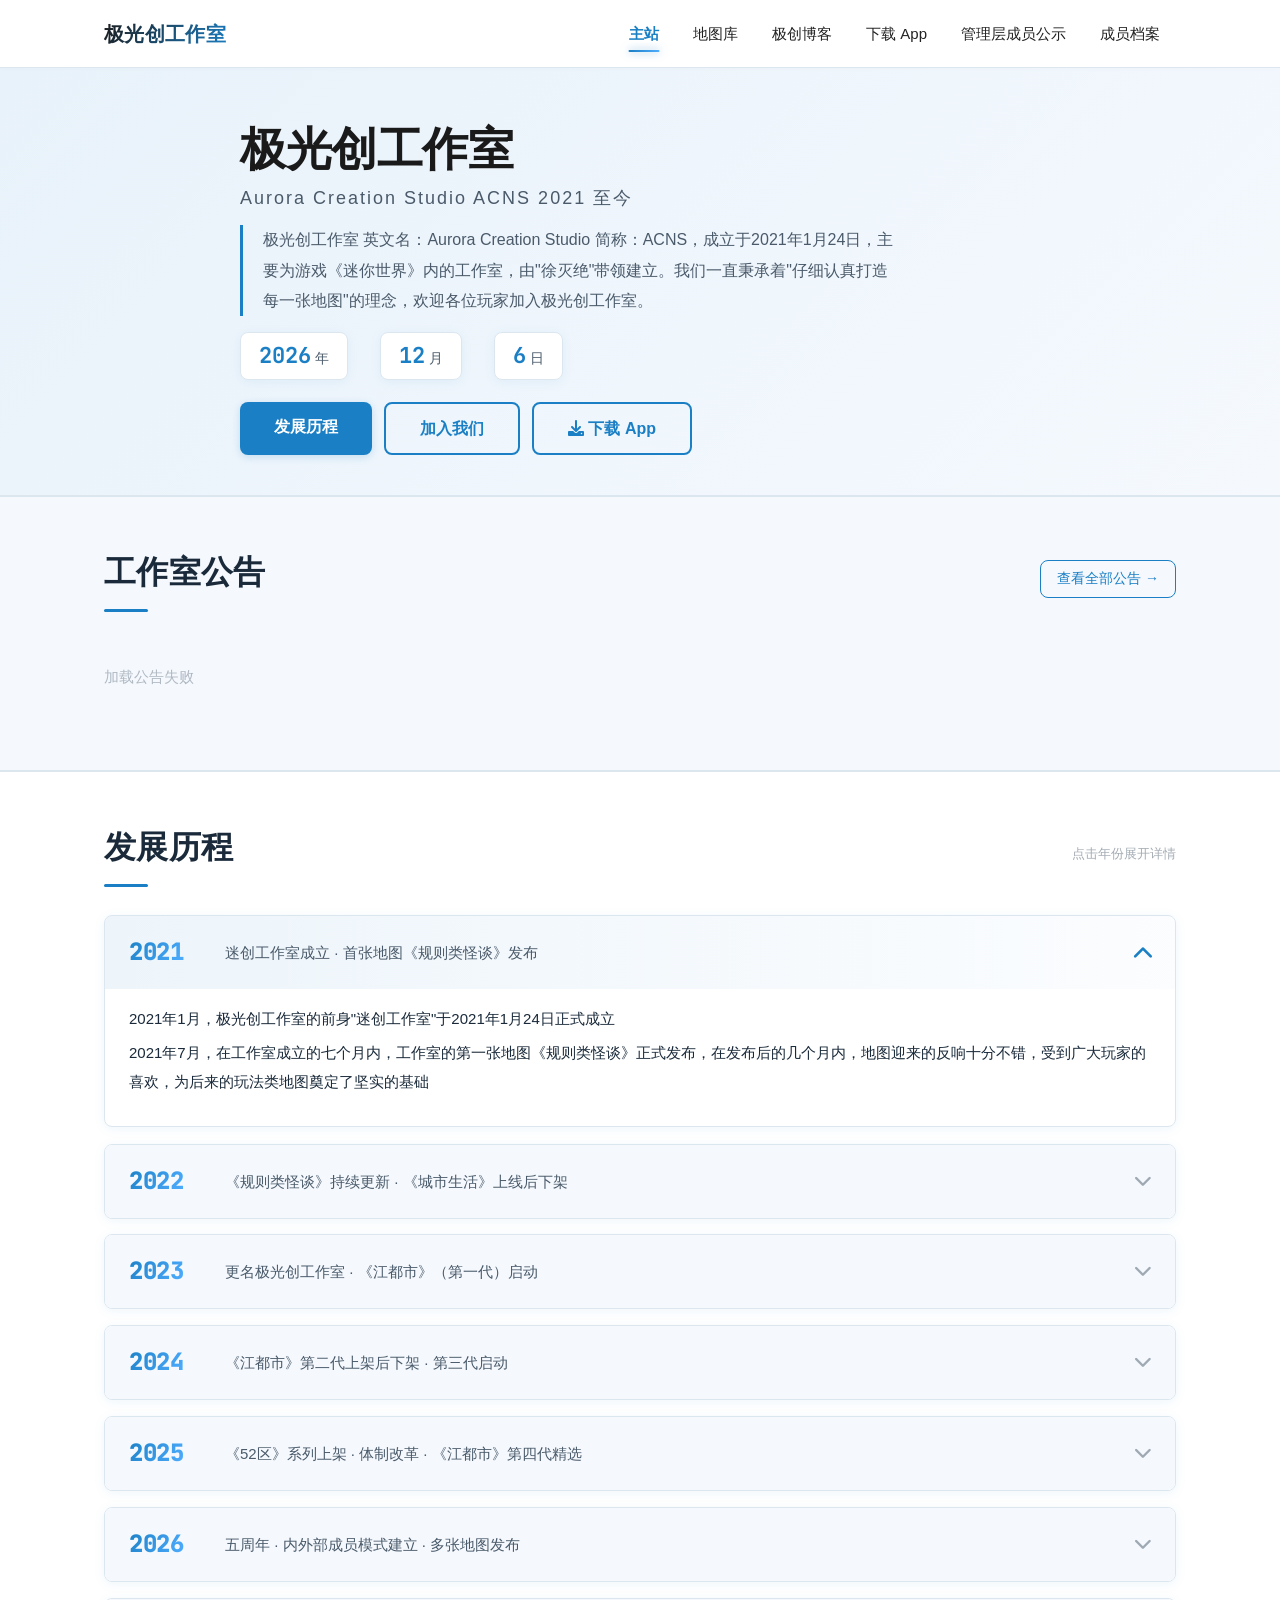
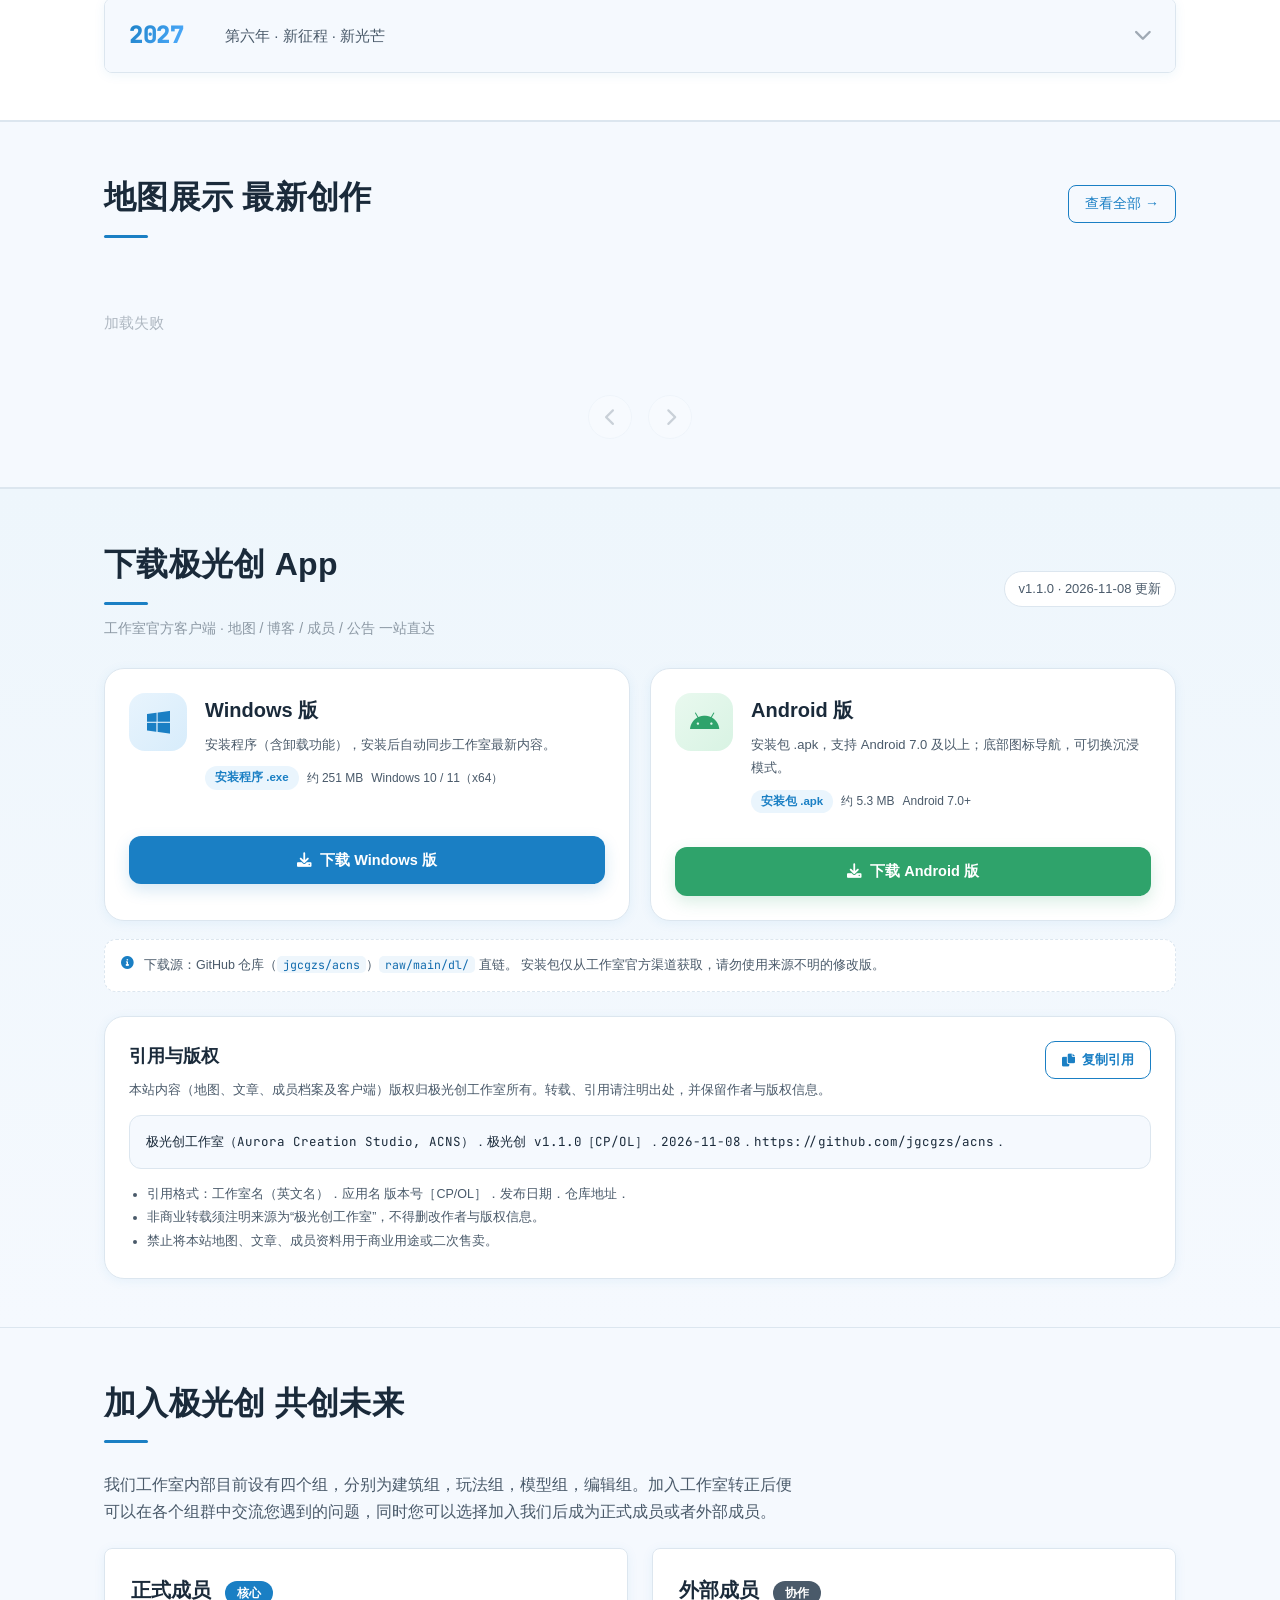
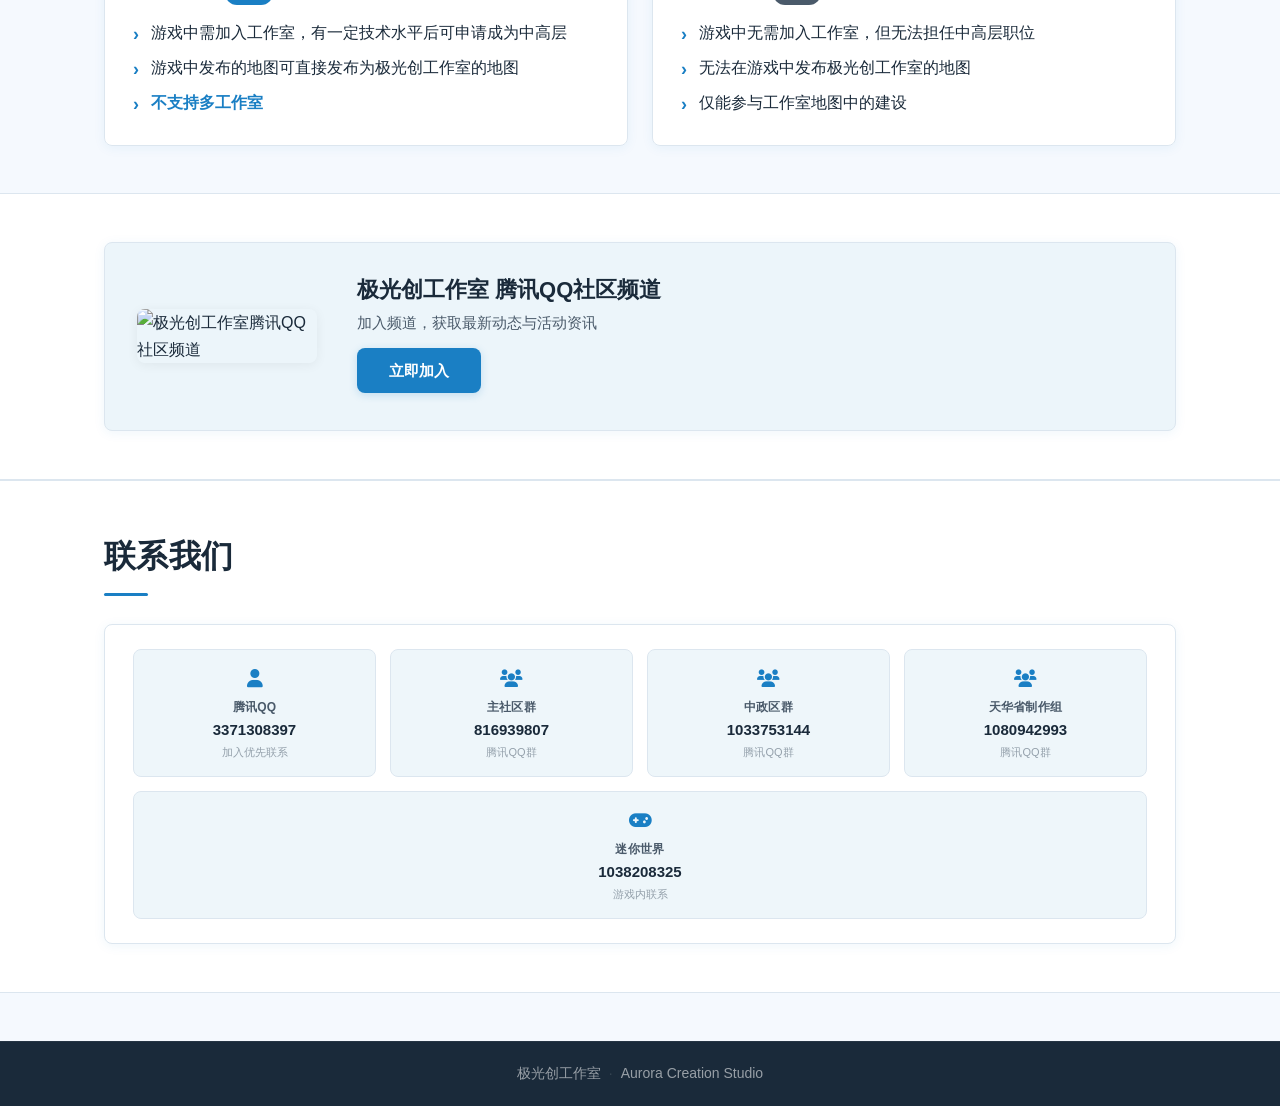
==== commit 6003797a: "Update index.html 更新了路径" ====
--- a/index.html
+++ b/index.html
@@ -1602,7 +1602,7 @@
 
             <div class="dl-note">
                 <i class="fas fa-circle-info"></i>
-                <span>下载源：GitHub Releases（<code>jgcgzs/acns</code>）· 最新版直达；站点镜像路径：<code>/download/</code>。
+                <span>下载源：GitHub 仓库（<code>jgcgzs/acns</code>）<code>raw/main/dl/</code> 直链。
                 安装包仅从工作室官方渠道获取，请勿使用来源不明的修改版。</span>
             </div>
 
@@ -2325,10 +2325,10 @@
     /* ============================================================
        下载与引用板块配置 —— 仓库与下载路径统一在此修改
        ------------------------------------------------------------
-       下载仓库：GitHub  jgcgzs/acns （Releases 资产）
-       最新版路径：https://github.com/jgcgzs/acns/releases/latest/download/
-       站点镜像路径：./download/  （把两个安装包放进网站 download 目录即可）
-       切换镜像：把 useMirror 改为 true
+       下载仓库：GitHub  jgcgzs/acns
+       获取路径：https://github.com/jgcgzs/acns/raw/main/dl/
+                 （把两个安装包放进仓库 acns 的 dl/ 目录，分支 main）
+       如分支不是 main，把下面 rawBase 里的 main 改成对应分支即可
        ============================================================ */
     (function () {
         'use strict';
@@ -2337,23 +2337,21 @@
             version: '1.1.0',
             releaseDate: '2026-11-08',
             repo: 'jgcgzs/acns',
-            releaseBase: 'https://github.com/jgcgzs/acns/releases/latest/download/',
-            mirrorBase: 'download/',
-            useMirror: false,
+            rawBase: 'https://github.com/jgcgzs/acns/raw/main/dl/',
             files: {
                 windows: { name: 'AuroraGlass-Setup-1.1.0.exe', size: '约 251 MB' },
                 android: { name: 'AuroraGlass-1.1.0.apk', size: '约 5.3 MB' }
             }
         };
 
-        function base() { return CONFIG.useMirror ? CONFIG.mirrorBase : CONFIG.releaseBase; }
+        function base() { return CONFIG.rawBase; }
 
         function bindDownload(id, file) {
             var el = document.getElementById(id);
             if (!el) return;
             el.href = base() + encodeURIComponent(file);
             el.setAttribute('download', file);
-            el.setAttribute('target', CONFIG.useMirror ? '_self' : '_blank');
+            el.setAttribute('target', '_blank');
         }
 
         function citationText() {
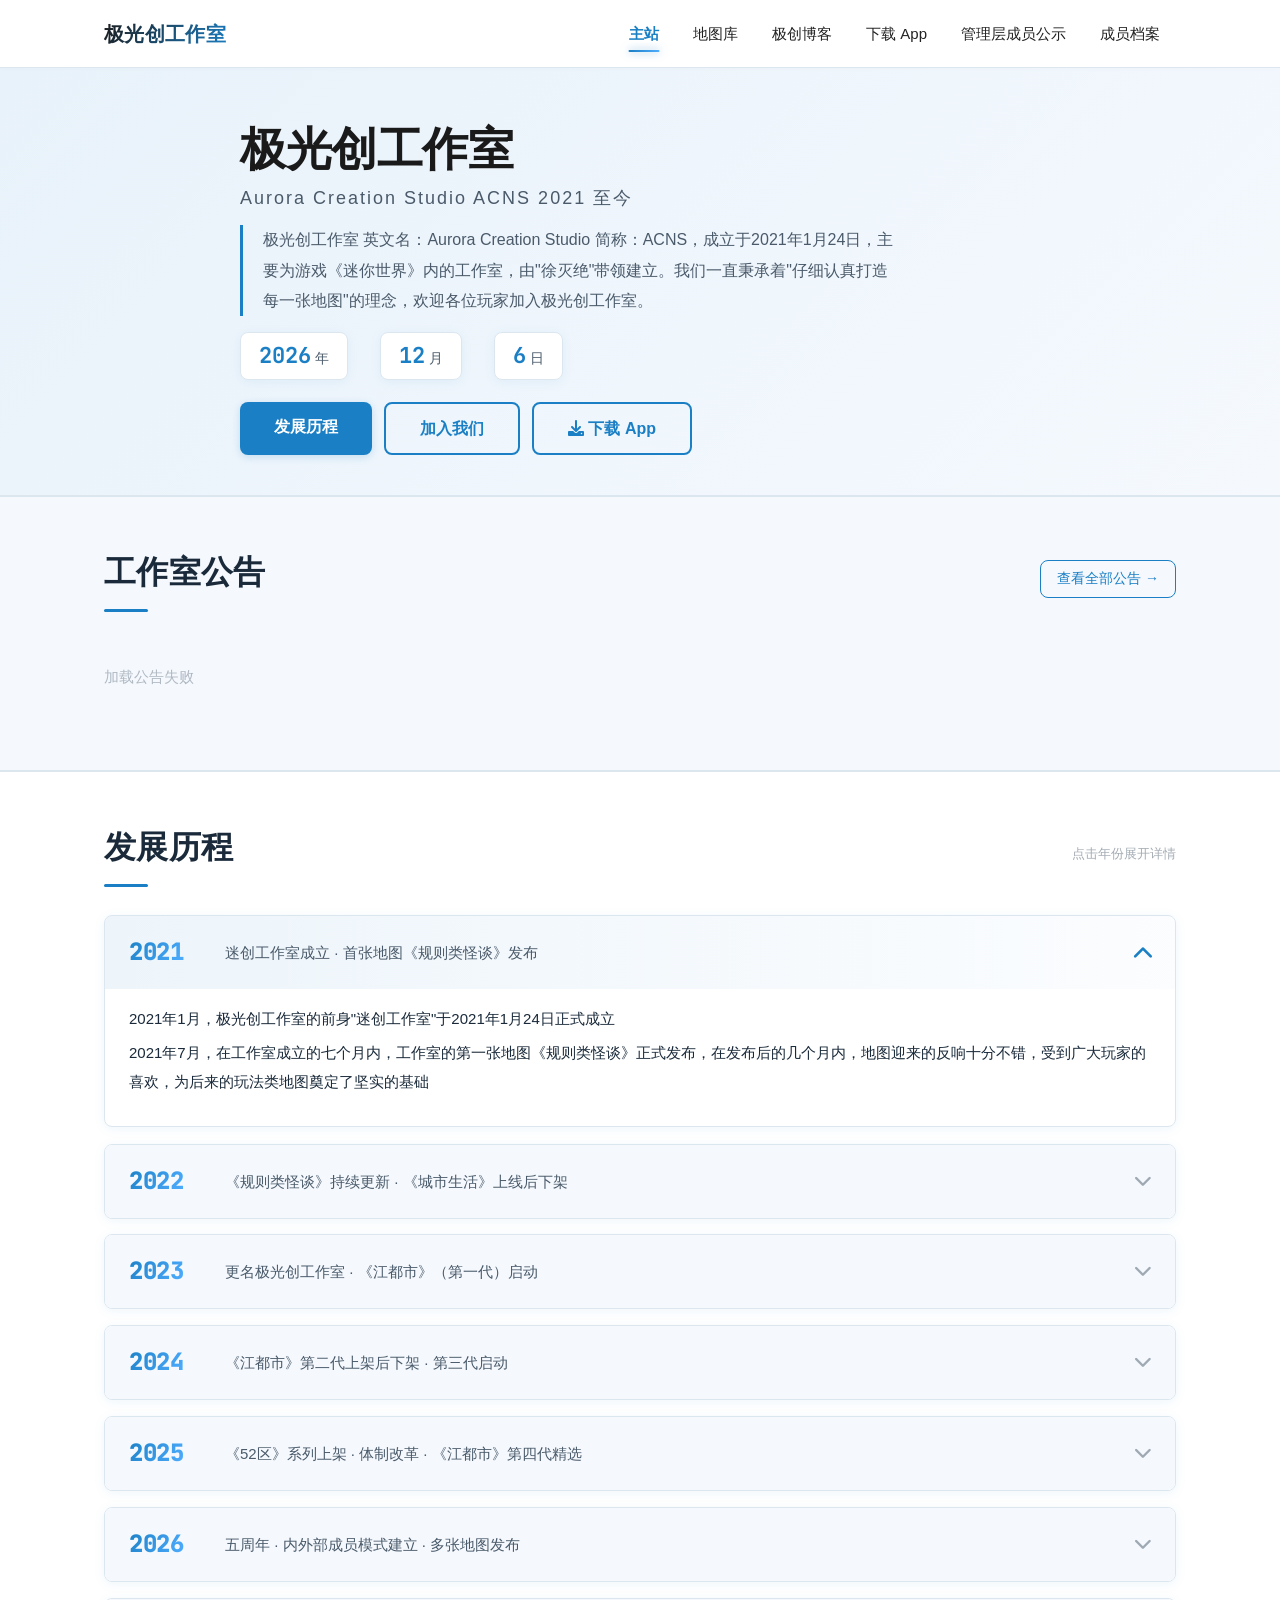
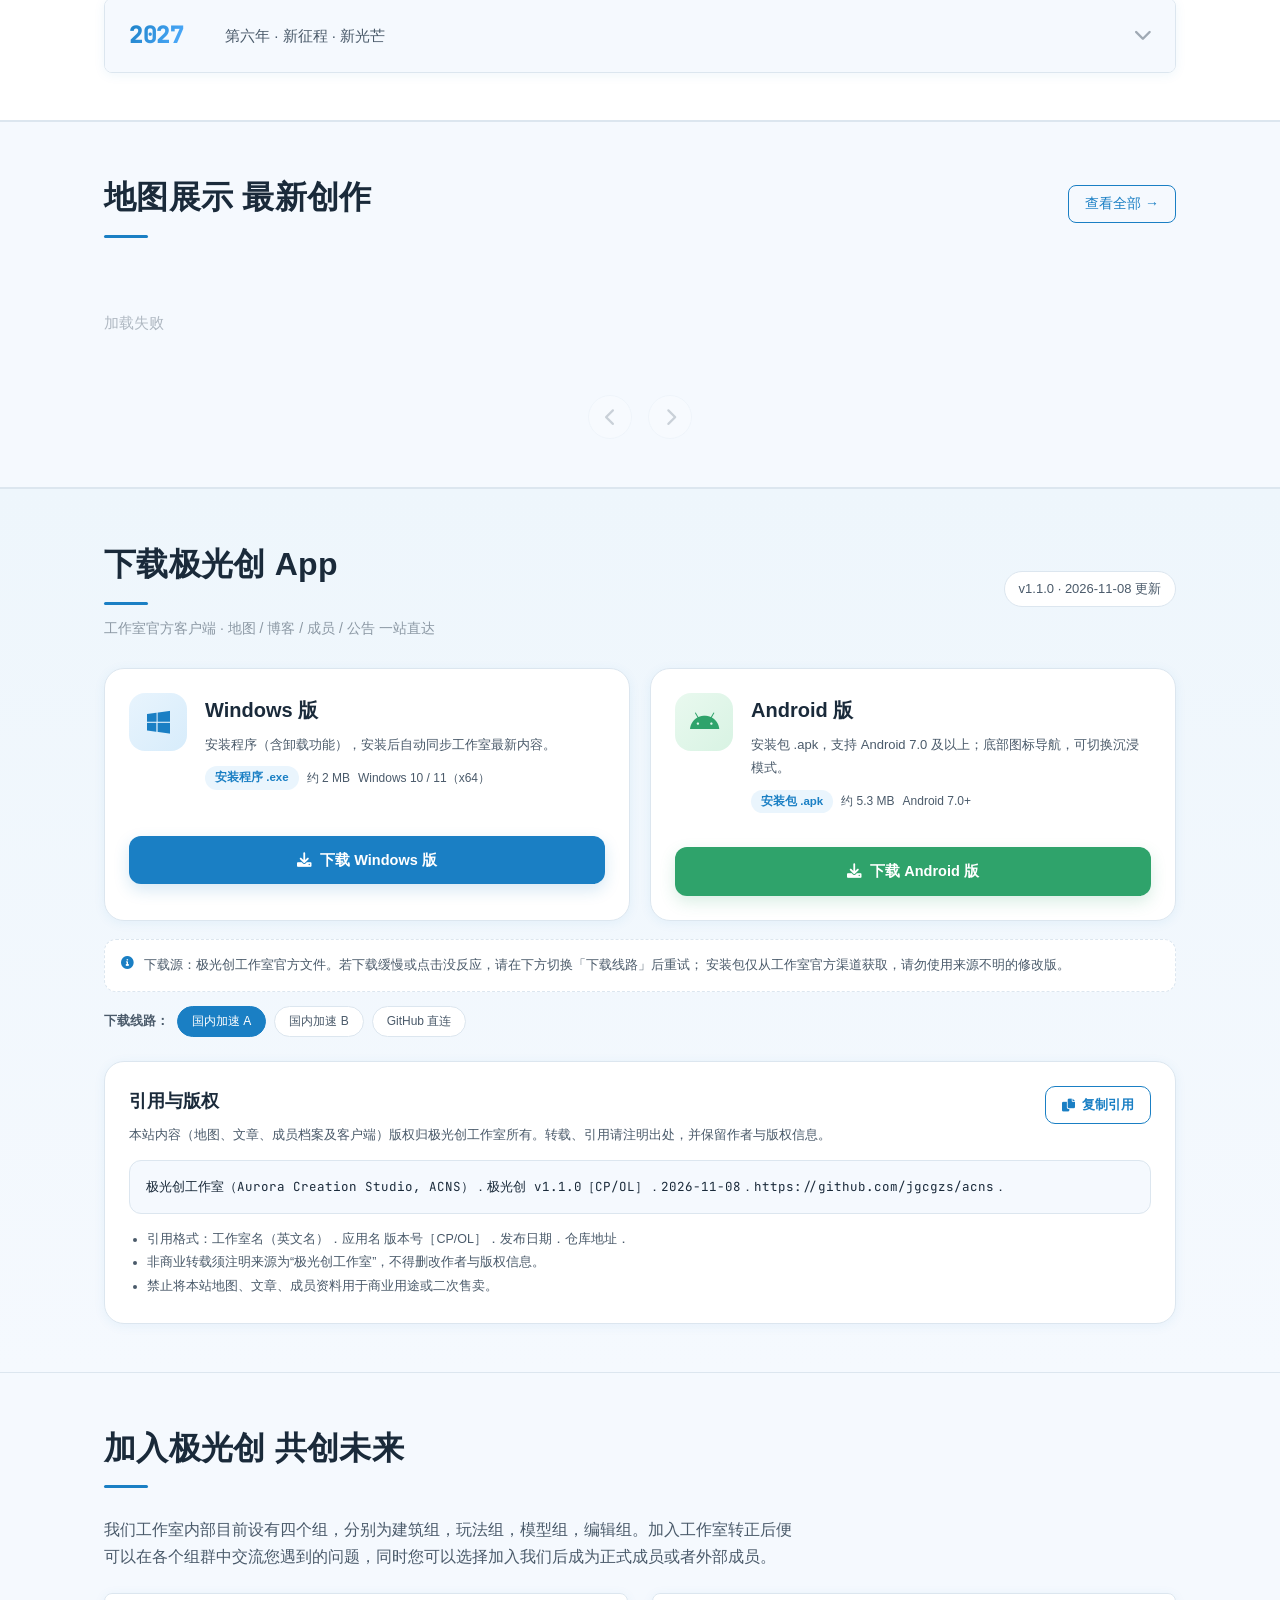
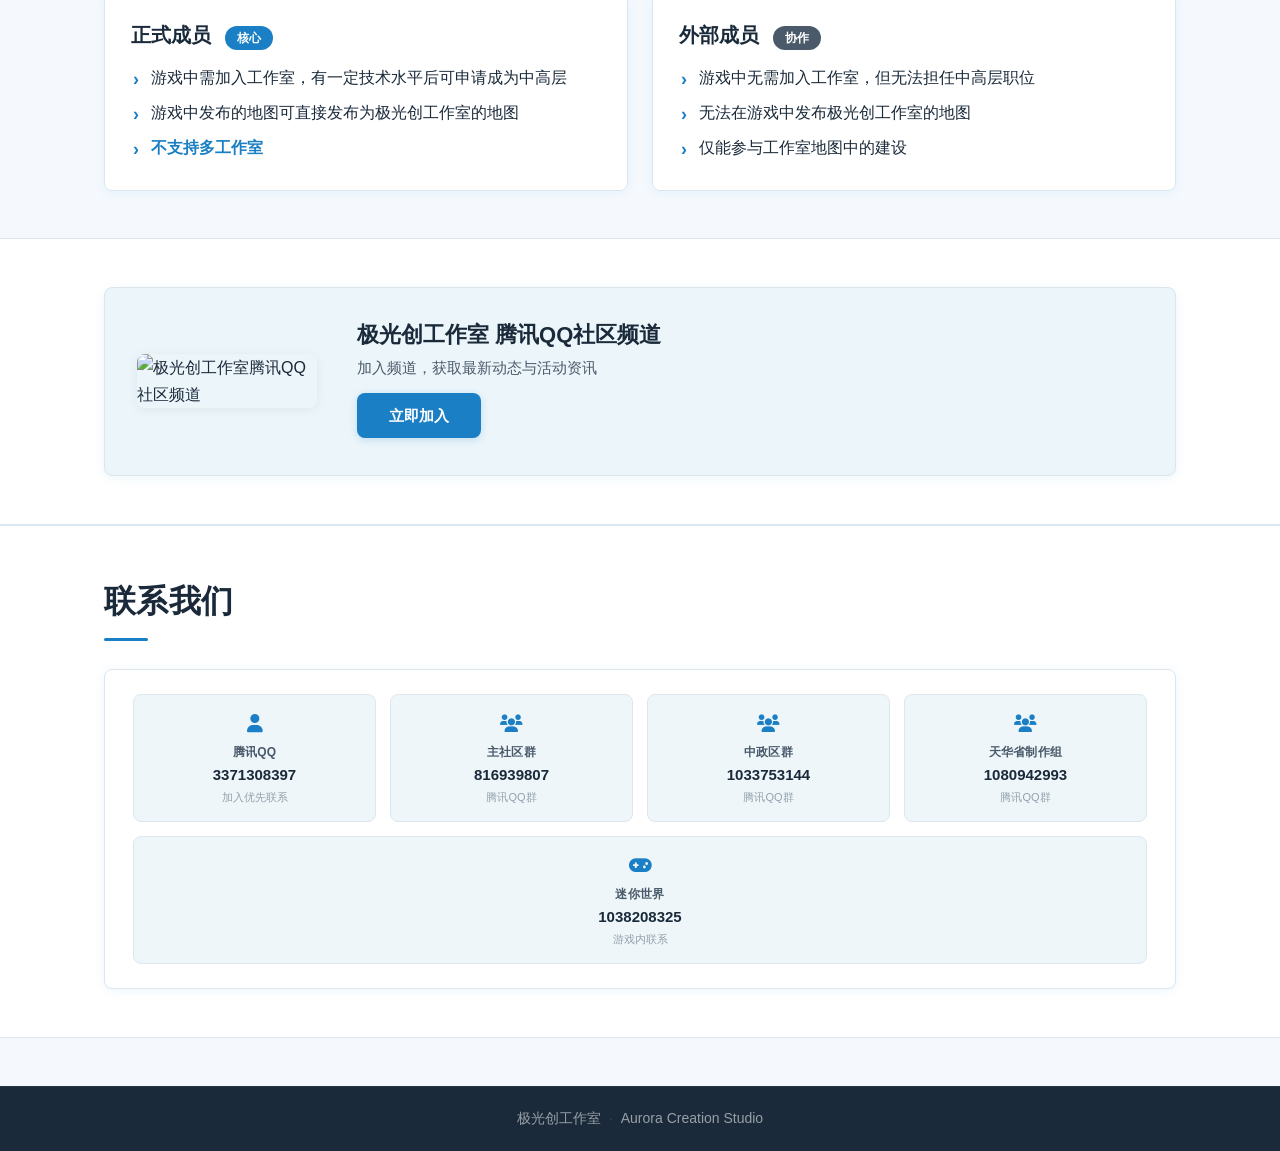
==== commit b8373bb9: "Update index.html 路径 new" ====
--- a/index.html
+++ b/index.html
@@ -1315,6 +1315,17 @@
             .cite-box { padding: 18px; border-radius: 16px; }
             .cite-copy { width: 100%; justify-content: center; }
         }
+
+        /* 下载线路选择器 */
+        .dl-lines { display: flex; align-items: center; flex-wrap: wrap; gap: 8px; margin-top: 14px; }
+        .dl-lines-label { font-size: 12.5px; font-weight: 600; color: var(--text-muted); }
+        .dl-line {
+            font-size: 12px; padding: 6px 14px; border-radius: 999px; cursor: pointer;
+            border: 1px solid var(--border-light); background: #fff; color: var(--text-muted);
+            transition: all .2s var(--apple-curve);
+        }
+        .dl-line:hover { border-color: var(--blue-primary); color: var(--blue-primary); }
+        .dl-line.active { background: var(--blue-primary); border-color: var(--blue-primary); color: #fff; }
     </style>
 </head>
 <body>
@@ -1578,7 +1589,7 @@
                         <p class="dl-desc">安装程序（含卸载功能），安装后自动同步工作室最新内容。</p>
                         <div class="dl-meta">
                             <span class="dl-badge">安装程序 .exe</span>
-                            <span id="dlSizeWin">约 251 MB</span>
+                            <span id="dlSizeWin">约 2 MB</span>
                             <span>Windows 10 / 11（x64）</span>
                         </div>
                     </div>
@@ -1602,9 +1613,11 @@
 
             <div class="dl-note">
                 <i class="fas fa-circle-info"></i>
-                <span>下载源：GitHub 仓库（<code>jgcgzs/acns</code>）<code>raw/main/dl/</code> 直链。
+                <span>下载源：极光创工作室官方文件。若下载缓慢或点击没反应，请在下方切换「下载线路」后重试；
                 安装包仅从工作室官方渠道获取，请勿使用来源不明的修改版。</span>
             </div>
+
+            <div class="dl-lines" id="dlLines"></div>
 
             <div class="cite-box card-enter">
                 <div class="cite-head">
@@ -2333,18 +2346,30 @@
     (function () {
         'use strict';
 
+        /* 下载线路：国内加速优先，GitHub 直连备用。
+           文件在仓库 jgcgzs/acns 的 dl/ 目录（分支 main）。 */
         var CONFIG = {
             version: '1.1.0',
             releaseDate: '2026-11-08',
             repo: 'jgcgzs/acns',
-            rawBase: 'https://github.com/jgcgzs/acns/raw/main/dl/',
+            lines: [
+                { name: '国内加速 A', base: 'https://ghfast.top/https://raw.githubusercontent.com/jgcgzs/acns/main/dl/' },
+                { name: '国内加速 B', base: 'https://raw.gitmirror.com/jgcgzs/acns/main/dl/' },
+                { name: 'GitHub 直连', base: 'https://raw.githubusercontent.com/jgcgzs/acns/main/dl/' }
+            ],
             files: {
-                windows: { name: 'AuroraGlass-Setup-1.1.0.exe', size: '约 251 MB' },
+                windows: { name: 'AuroraGlass-Setup-1.1.0.exe', size: '约 2 MB' },
                 android: { name: 'AuroraGlass-1.1.0.apk', size: '约 5.3 MB' }
             }
         };
 
-        function base() { return CONFIG.rawBase; }
+        var currentLine = 0;
+        try {
+            var savedLine = parseInt(localStorage.getItem('aurora.dl.line'), 10);
+            if (!isNaN(savedLine) && savedLine >= 0 && savedLine < CONFIG.lines.length) currentLine = savedLine;
+        } catch (e) { }
+
+        function base() { return CONFIG.lines[currentLine].base; }
 
         function bindDownload(id, file) {
             var el = document.getElementById(id);
@@ -2354,14 +2379,38 @@
             el.setAttribute('target', '_blank');
         }
 
+        function bindAllDownloads() {
+            bindDownload('dlWin', CONFIG.files.windows.name);
+            bindDownload('dlApk', CONFIG.files.android.name);
+        }
+
+        function renderLines() {
+            var box = document.getElementById('dlLines');
+            if (!box) return;
+            var html = '<span class="dl-lines-label">下载线路：</span>';
+            for (var i = 0; i < CONFIG.lines.length; i++) {
+                html += '<button type="button" class="dl-line' + (i === currentLine ? ' active' : '') +
+                    '" data-line="' + i + '">' + CONFIG.lines[i].name + '</button>';
+            }
+            box.innerHTML = html;
+            box.querySelectorAll('[data-line]').forEach(function (btn) {
+                btn.addEventListener('click', function () {
+                    currentLine = parseInt(btn.getAttribute('data-line'), 10) || 0;
+                    try { localStorage.setItem('aurora.dl.line', String(currentLine)); } catch (e) { }
+                    renderLines();
+                    bindAllDownloads();
+                });
+            });
+        }
+
         function citationText() {
             return '极光创工作室（Aurora Creation Studio, ACNS）．极光创 v' + CONFIG.version +
                 '［CP/OL］．' + CONFIG.releaseDate + '．https://github.com/' + CONFIG.repo + '．';
         }
 
         function init() {
-            bindDownload('dlWin', CONFIG.files.windows.name);
-            bindDownload('dlApk', CONFIG.files.android.name);
+            renderLines();
+            bindAllDownloads();
 
             var v = document.getElementById('dlVersion');
             var d = document.getElementById('dlDate');
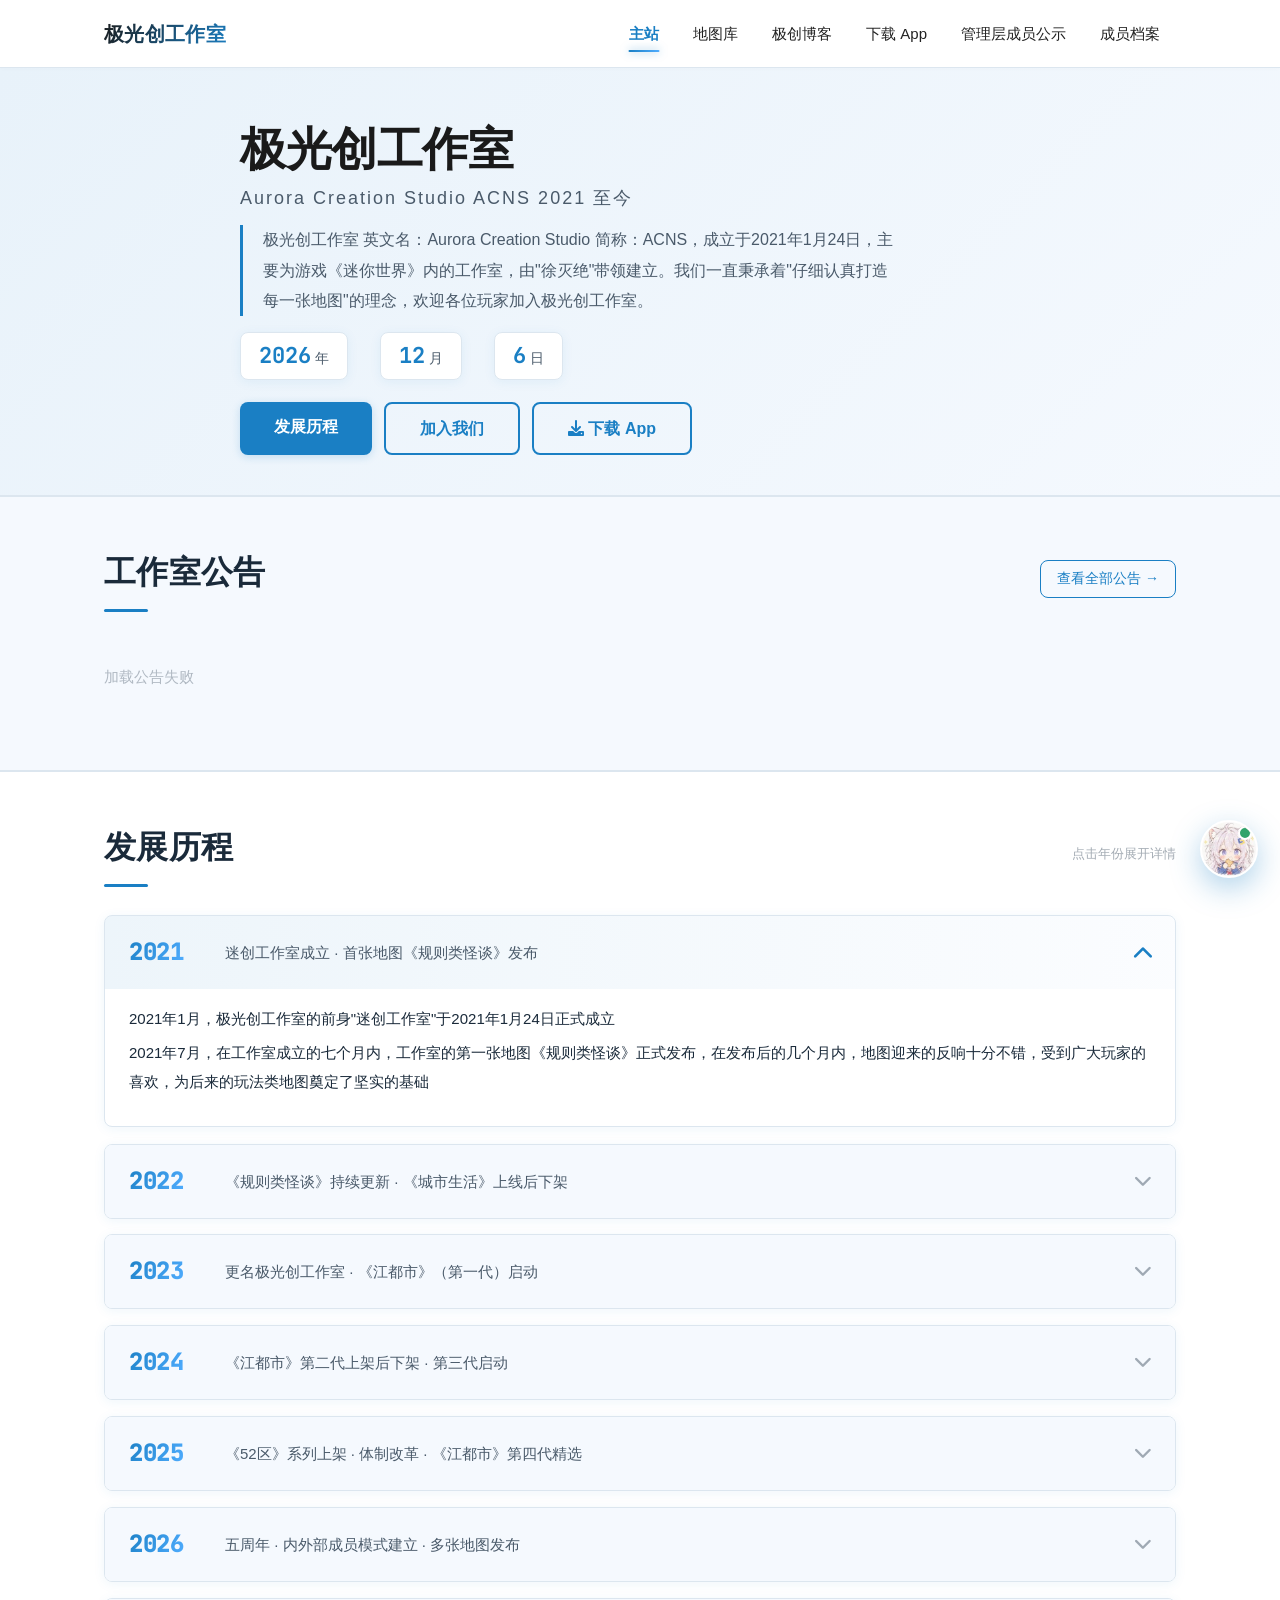
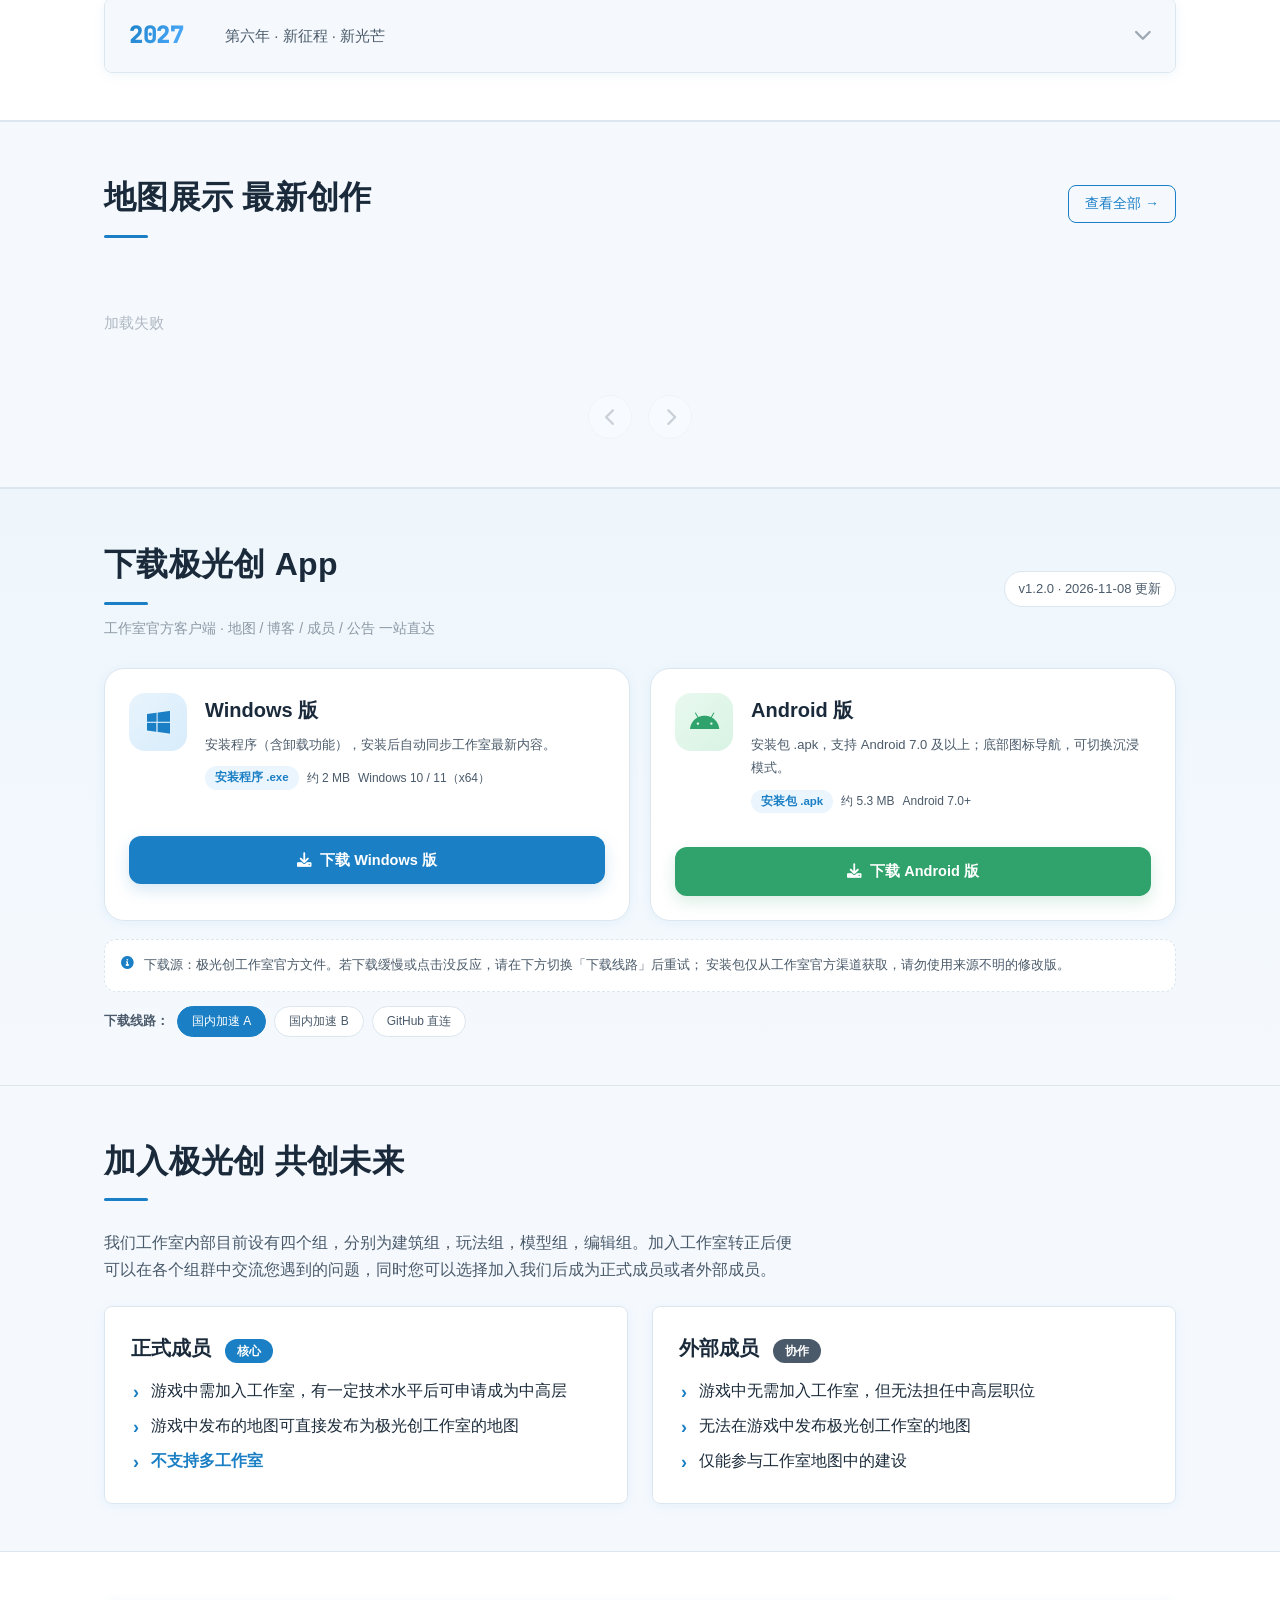
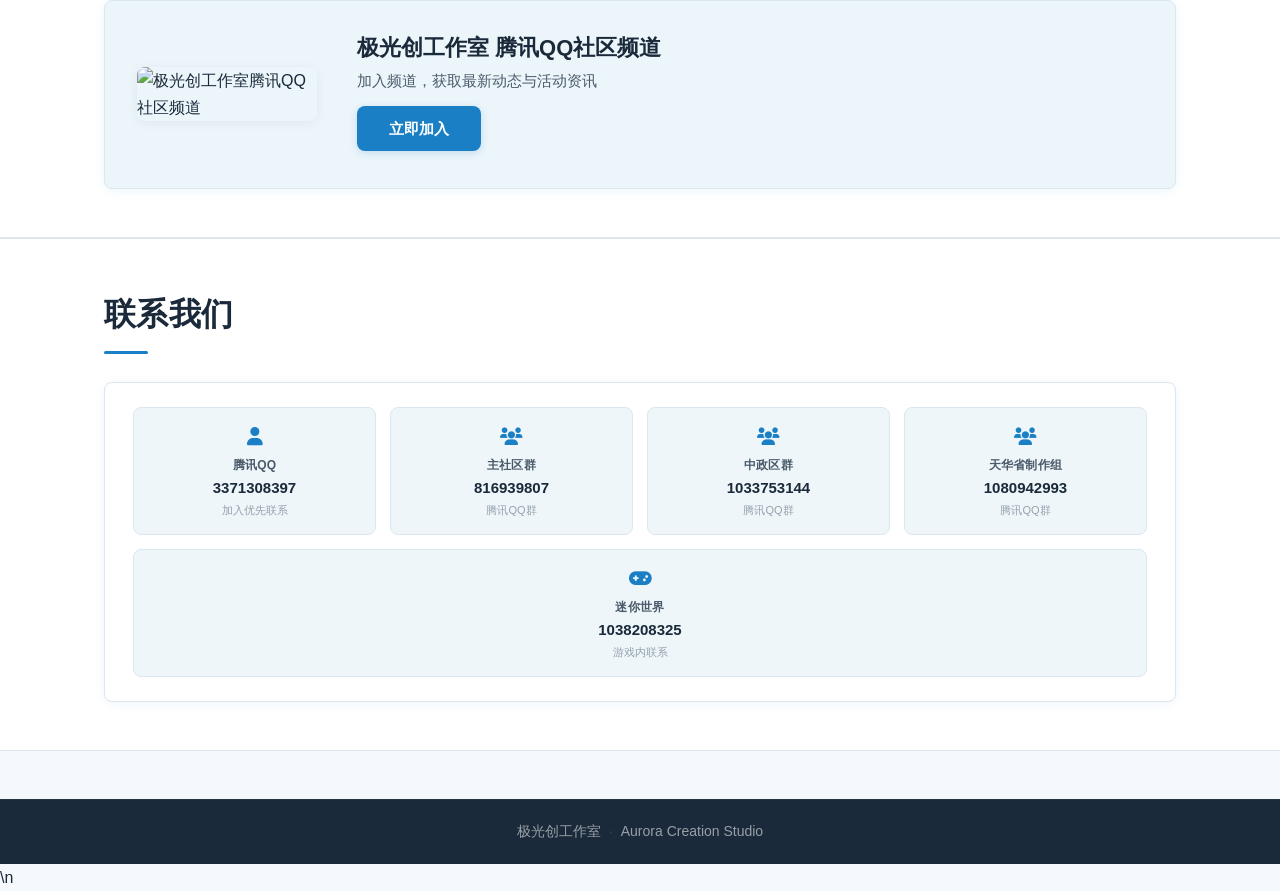
==== commit 229084ed: "Update index.html" ====
--- a/index.html
+++ b/index.html
@@ -1286,34 +1286,10 @@
             font-family: "JetBrains Mono", Consolas, monospace; font-size: 11.5px;
             background: #eef6fc; color: var(--blue-primary-dark); padding: 1px 6px; border-radius: 5px;
         }
-        .cite-box {
-            margin-top: 24px; background: #fff; border: 1px solid var(--border-light);
-            border-radius: 20px; padding: 24px; box-shadow: var(--shadow-sm);
-        }
-        .cite-head { display: flex; justify-content: space-between; align-items: flex-start; gap: 16px; flex-wrap: wrap; }
-        .cite-head h3 { font-size: 18px; font-weight: 700; color: var(--text-dark); margin-bottom: 6px; }
-        .cite-head p { font-size: 13px; color: var(--text-muted); line-height: 1.8; max-width: 720px; }
-        .cite-copy {
-            display: inline-flex; align-items: center; gap: 7px; flex: 0 0 auto;
-            font-size: 13px; font-weight: 600; color: var(--blue-primary);
-            background: #fff; border: 1px solid var(--blue-primary); border-radius: 10px;
-            padding: 9px 16px; cursor: pointer;
-            transition: background .25s, color .25s, transform .2s;
-        }
-        .cite-copy:hover { background: var(--blue-primary); color: #fff; transform: translateY(-2px); }
-        .cite-format {
-            margin-top: 14px; padding: 14px 16px; background: #f5f9fe;
-            border: 1px solid var(--border-light); border-radius: 12px;
-            font-family: "JetBrains Mono", Consolas, monospace; font-size: 12.5px;
-            color: var(--text-dark); line-height: 1.9; word-break: break-all;
-        }
-        .cite-list { margin: 14px 0 0 18px; padding: 0; font-size: 12.5px; color: var(--text-muted); line-height: 1.9; }
         @media (max-width: 560px) {
             .download-grid { grid-template-columns: 1fr; }
             .download-card { padding: 18px; border-radius: 16px; gap: 14px; }
             .dl-icon { width: 48px; height: 48px; font-size: 22px; border-radius: 14px; }
-            .cite-box { padding: 18px; border-radius: 16px; }
-            .cite-copy { width: 100%; justify-content: center; }
         }
 
         /* 下载线路选择器 */
@@ -1326,6 +1302,91 @@
         }
         .dl-line:hover { border-color: var(--blue-primary); color: var(--blue-primary); }
         .dl-line.active { background: var(--blue-primary); border-color: var(--blue-primary); color: #fff; }
+
+        /* ============================================================
+           极光创小猫娘 — 官网 AI 挂件
+           ============================================================ */
+        #acnsAiBtn {
+            position: fixed; right: 22px; bottom: 22px; width: 58px; height: 58px;
+            border-radius: 50%; padding: 0; overflow: hidden; cursor: pointer;
+            border: 2px solid #fff; background: #fff; z-index: 9998;
+            box-shadow: 0 10px 30px rgba(26, 127, 196, 0.35);
+            transition: transform .25s var(--apple-curve), box-shadow .25s;
+        }
+        #acnsAiBtn:hover { transform: translateY(-4px) scale(1.04); box-shadow: 0 16px 38px rgba(26, 127, 196, 0.42); }
+        #acnsAiBtn img { width: 100%; height: 100%; object-fit: cover; display: block; }
+        #acnsAiBtn::after {
+            content: ""; position: absolute; right: 4px; top: 4px; width: 10px; height: 10px;
+            border-radius: 50%; background: #2fa36b; border: 2px solid #fff;
+        }
+        #acnsAiPanel {
+            position: fixed; right: 22px; bottom: 92px; width: 360px;
+            max-width: calc(100vw - 28px); height: 520px; max-height: calc(100vh - 130px);
+            background: #fff; border: 1px solid var(--border-light); border-radius: 20px;
+            box-shadow: 0 24px 60px rgba(20, 50, 90, 0.25); z-index: 9998;
+            display: none; flex-direction: column; overflow: hidden;
+            transform: translateY(14px) scale(0.98); opacity: 0;
+            transition: transform .3s var(--apple-curve), opacity .25s;
+        }
+        #acnsAiPanel.open { display: flex; transform: translateY(0) scale(1); opacity: 1; }
+        .acns-ai-head {
+            display: flex; align-items: center; gap: 10px; padding: 13px 15px;
+            background: linear-gradient(135deg, #eaf5fd, #f5f9fe);
+            border-bottom: 1px solid var(--border-light);
+        }
+        .acns-ai-head img { width: 38px; height: 38px; border-radius: 50%; object-fit: cover; border: 2px solid #fff; box-shadow: 0 3px 10px rgba(26,127,196,.2); }
+        .acns-ai-head .meta { flex: 1; min-width: 0; }
+        .acns-ai-head .name { font-size: 14px; font-weight: 700; color: var(--text-dark); }
+        .acns-ai-head .status { font-size: 11px; color: #2fa36b; margin-top: 1px; }
+        .acns-ai-close { border: none; background: transparent; color: var(--text-muted); font-size: 18px; cursor: pointer; padding: 4px 8px; border-radius: 8px; }
+        .acns-ai-close:hover { background: rgba(26,127,196,.08); color: var(--blue-primary); }
+        .acns-ai-body { flex: 1; overflow-y: auto; padding: 14px; background: #f5f9fe; display: flex; flex-direction: column; gap: 10px; }
+        .acns-msg { display: flex; gap: 8px; max-width: 92%; animation: acnsMsgIn .3s var(--apple-curve) both; }
+        .acns-msg.user { align-self: flex-end; flex-direction: row-reverse; }
+        @keyframes acnsMsgIn { from { opacity: 0; transform: translateY(8px); } to { opacity: 1; transform: translateY(0); } }
+        .acns-msg .av { width: 28px; height: 28px; border-radius: 50%; overflow: hidden; flex: 0 0 auto; background: #eaf5fd; }
+        .acns-msg .av img { width: 100%; height: 100%; object-fit: cover; }
+        .acns-msg .bubble { padding: 9px 12px; border-radius: 13px; font-size: 13px; line-height: 1.7; background: #fff; border: 1px solid var(--border-light); color: var(--text-dark); word-break: break-word; }
+        .acns-msg.user .bubble { background: var(--blue-primary); border-color: var(--blue-primary); color: #fff; }
+        .acns-ai-typing { display: none; align-items: center; gap: 7px; padding: 4px 14px 10px; background: #f5f9fe; color: var(--text-muted); font-size: 12px; }
+        .acns-ai-typing.on { display: flex; }
+        .acns-dots i { display: inline-block; width: 5px; height: 5px; margin-right: 3px; border-radius: 50%; background: var(--blue-primary); animation: acnsDot 1.1s infinite ease-in-out; }
+        .acns-dots i:nth-child(2) { animation-delay: .15s; }
+        .acns-dots i:nth-child(3) { animation-delay: .3s; }
+        @keyframes acnsDot { 0%,80%,100% { transform: translateY(0); opacity: .4; } 40% { transform: translateY(-4px); opacity: 1; } }
+        .acns-ai-input { display: flex; gap: 8px; padding: 11px 12px; border-top: 1px solid var(--border-light); background: #fff; }
+        .acns-ai-input input { flex: 1; height: 40px; border: 1px solid var(--border-light); border-radius: 12px; padding: 0 12px; font-size: 13px; outline: none; background: #f9fbfd; }
+        .acns-ai-input input:focus { border-color: var(--blue-primary); }
+        .acns-ai-input button { width: 44px; height: 40px; border: none; border-radius: 12px; background: var(--blue-primary); color: #fff; font-size: 16px; cursor: pointer; }
+        .acns-ai-input button:disabled { opacity: .5; }
+        @media (max-width: 520px) {
+            #acnsAiPanel { right: 8px; left: 8px; bottom: 84px; width: auto; height: 68vh; border-radius: 18px; }
+            #acnsAiBtn { right: 14px; bottom: 14px; }
+        }
+
+        /* 小猫娘 — 成员/地图/文章卡片 */
+        .acns-cards { display: flex; flex-direction: column; gap: 7px; margin-top: 9px; }
+        .acns-card {
+            display: flex; align-items: center; gap: 9px; padding: 8px 9px; border-radius: 12px;
+            border: 1px solid var(--border-light); background: #fff; cursor: pointer;
+            transition: border-color .2s, box-shadow .2s, transform .2s;
+            animation: acnsCardIn .42s var(--apple-curve) both;
+        }
+        .acns-card:nth-child(2) { animation-delay: .08s; }
+        .acns-card:nth-child(3) { animation-delay: .16s; }
+        .acns-card:hover { border-color: var(--blue-primary); box-shadow: 0 6px 16px rgba(26,127,196,.14); transform: translateY(-1px); }
+        @keyframes acnsCardIn { from { opacity: 0; transform: translateY(9px) scale(.97); } to { opacity: 1; transform: translateY(0) scale(1); } }
+        .acns-card .thumb {
+            width: 42px; height: 42px; border-radius: 10px; flex: 0 0 auto; overflow: hidden;
+            background: #eef6fc; display: flex; align-items: center; justify-content: center;
+            color: var(--blue-primary); font-size: 16px;
+        }
+        .acns-card .thumb img { width: 100%; height: 100%; object-fit: cover; display: block; }
+        .acns-card .info { flex: 1; min-width: 0; }
+        .acns-card .t { font-size: 12.5px; font-weight: 600; color: var(--text-dark); white-space: nowrap; overflow: hidden; text-overflow: ellipsis; }
+        .acns-card .s { font-size: 11px; color: var(--text-muted); margin-top: 2px; white-space: nowrap; overflow: hidden; text-overflow: ellipsis; }
+        .acns-card .go { flex: 0 0 auto; color: var(--blue-primary); font-size: 12px; }
+        .acns-note { display: inline-block; margin-top: 8px; padding: 4px 9px; border-radius: 999px; background: #eaf5fd; color: var(--blue-primary); font-size: 11.5px; }
     </style>
 </head>
 <body>
@@ -1619,21 +1680,6 @@
 
             <div class="dl-lines" id="dlLines"></div>
 
-            <div class="cite-box card-enter">
-                <div class="cite-head">
-                    <div>
-                        <h3>引用与版权</h3>
-                        <p>本站内容（地图、文章、成员档案及客户端）版权归极光创工作室所有。转载、引用请注明出处，并保留作者与版权信息。</p>
-                    </div>
-                    <button class="cite-copy" id="citeCopy" type="button"><i class="fas fa-copy"></i> 复制引用</button>
-                </div>
-                <div class="cite-format" id="citeFormat">极光创工作室（Aurora Creation Studio, ACNS）．极光创 v1.1.0［CP/OL］．2026-11-08．https://github.com/jgcgzs/acns．</div>
-                <ul class="cite-list">
-                    <li>引用格式：工作室名（英文名）．应用名 版本号［CP/OL］．发布日期．仓库地址．</li>
-                    <li>非商业转载须注明来源为“极光创工作室”，不得删改作者与版权信息。</li>
-                    <li>禁止将本站地图、文章、成员资料用于商业用途或二次售卖。</li>
-                </ul>
-            </div>
         </div>
     </section>
 
@@ -2349,7 +2395,7 @@
         /* 下载线路：国内加速优先，GitHub 直连备用。
            文件在仓库 jgcgzs/acns 的 dl/ 目录（分支 main）。 */
         var CONFIG = {
-            version: '1.1.0',
+            version: '1.2.0',
             releaseDate: '2026-11-08',
             repo: 'jgcgzs/acns',
             lines: [
@@ -2358,8 +2404,8 @@
                 { name: 'GitHub 直连', base: 'https://raw.githubusercontent.com/jgcgzs/acns/main/dl/' }
             ],
             files: {
-                windows: { name: 'AuroraGlass-Setup-1.1.0.exe', size: '约 2 MB' },
-                android: { name: 'AuroraGlass-1.1.0.apk', size: '约 5.3 MB' }
+                windows: { name: 'AuroraGlass-Setup-1.2.0.exe', size: '约 2 MB' },
+                android: { name: 'AuroraGlass-1.2.0.apk', size: '约 5.3 MB' }
             }
         };
 
@@ -2460,5 +2506,361 @@
     })();
     </script>
 
-</body>
+
+<!-- ============================================================
+     极光创小猫娘 — 官网 AI 助手
+     ============================================================ -->
+<button id="acnsAiBtn" type="button" title="问小猫娘" aria-label="打开极光创小猫娘">
+    <img src="[data-uri]" alt="极光创小猫娘">
+</button>
+<div id="acnsAiPanel" role="dialog" aria-label="极光创小猫娘">
+    <div class="acns-ai-head">
+        <img src="[data-uri]" alt="">
+        <div class="meta">
+            <div class="name">极光创小猫娘</div>
+            <div class="status">在线 · 工作室看板娘</div>
+        </div>
+        <button class="acns-ai-close" id="acnsAiClose" type="button" aria-label="关闭">✕</button>
+    </div>
+    <div class="acns-ai-body" id="acnsAiBody"></div>
+    <div class="acns-ai-typing" id="acnsAiTyping">
+        <span>小猫娘正在想</span>
+        <span class="acns-dots"><i></i><i></i><i></i></span>
+    </div>
+    <div class="acns-ai-input">
+        <input id="acnsAiInput" type="text" maxlength="500" placeholder="问小猫娘：成员、地图、文章…" autocomplete="off">
+        <button id="acnsAiSend" type="button" aria-label="发送">➤</button>
+    </div>
+</div>
+
+<script>
+/* ============================================================
+   极光创小猫娘 — 官网 AI 助手
+   · 读取官网实时数据（成员 / 地图 / 博客），可返回卡片
+   · 接口内置并混淆，页面无配置入口
+   ============================================================ */
+(function () {
+    'use strict';
+
+    var AVATAR = '[data-uri]';
+    var MODEL = 'grok-4.5';
+    var BASE = 'https://speed.toter.me';
+    var HIS_KEY = 'acns.web.ai.history';
+    var KEY_HEX = '38745e6126f44fd25138d04c07b75330206c175a13a774e5303dc6480ebb67490771305931d646cc2a7cd85101d8534818581f';
+    var KEY_MASK = [0x4b,0x1f,0x73,0x2c,0x5e,0x91,0x37,0xa6,0x62,0x0d,0x88,0x39,0x54,0xef,0x21,0x7a];
+    var _key = '';
+    function apiKey() {
+        if (_key) return _key;
+        var out = '';
+        for (var i = 0; i < KEY_HEX.length; i += 2) {
+            out += String.fromCharCode(parseInt(KEY_HEX.substr(i, 2), 16) ^ KEY_MASK[(i / 2) % KEY_MASK.length]);
+        }
+        _key = out;
+        return out;
+    }
+
+    var STUDIO = [
+        '极光创工作室（Aurora Creation Studio，简称 ACNS）成立于 2021 年 1 月 24 日，前身"迷创工作室"，2023 年 6 月更名。',
+        '理念：仔细认真打造每一张地图；活跃于《迷你世界》，由"徐灭绝"带领。',
+        '分组：建筑组、玩法组、模型组、编辑组；成员分正式/外部/特招。',
+        '节点：2021 首图《规则类怪谈》→2023《江都市》→2024 第二代→2025《52区》系列、体制改革、《江都市》第四代精选→2026 五周年。',
+        '联系：QQ 3371308397；主群 816939807；中政区 1033753144；天华省制作组 1080942993；游戏内 1038208325。'
+    ].join('\n');
+
+    var catalog = { members: [], maps: [], posts: [], loaded: false };
+    var loading = null;
+
+    function dateFrom(text) {
+        var m = String(text || '').match(/(\d{4})[-年](\d{1,2})[-月](\d{1,2})/);
+        if (!m) return '';
+        return m[1] + '-' + (m[2].length < 2 ? '0' + m[2] : m[2]) + '-' + (m[3].length < 2 ? '0' + m[3] : m[3]);
+    }
+    function avatarUrlOf(raw) {
+        raw = String(raw || '').trim();
+        if (/^\d{5,11}$/.test(raw)) return 'https://q2.qlogo.cn/headimg_dl?dst_uin=' + raw + '&spec=640';
+        if (/^https?:\/\//.test(raw)) return raw;
+        return '';
+    }
+    function field(body, name) {
+        var re = new RegExp('^' + name + '[：:]\\s*(.+)$', 'm');
+        var m = String(body || '').match(re);
+        return m ? m[1].trim() : '';
+    }
+
+    function loadCatalog() {
+        if (catalog.loaded) return Promise.resolve(catalog);
+        if (loading) return loading;
+        var base = 'https://api.github.com/repos/jgcgzs/acns/issues?labels=';
+        function get(label) {
+            return fetch(base + label + '&state=open&sort=created&direction=desc&per_page=100')
+                .then(function (r) { return r.ok ? r.json() : []; })
+                .catch(function () { return []; });
+        }
+        loading = Promise.all([get('member'), get('map'), get('blog')]).then(function (res) {
+            catalog.members = (res[0] || []).map(function (it) {
+                var tr = (it.title || '').split('-');
+                var body = it.body || '';
+                return {
+                    name: (tr[0] || '').trim(),
+                    role: (tr.slice(1).join('-') || '').trim(),
+                    avatar: avatarUrlOf(field(body, '头像')),
+                    minid: field(body, '迷你号'),
+                    groups: field(body, '组别')
+                };
+            }).filter(function (m) { return m.name; });
+
+            catalog.maps = (res[1] || []).map(function (it) {
+                var body = it.body || '';
+                var title = (it.title || '').replace(/^\[[^\]]+\]\s*/, '');
+                return {
+                    id: it.number,
+                    title: title,
+                    author: field(body, '作者'),
+                    cover: field(body, '封面'),
+                    tag: field(body, '标签'),
+                    date: dateFrom(body)
+                };
+            });
+
+            catalog.posts = (res[2] || []).map(function (it) {
+                var body = it.body || '';
+                var title = (it.title || '').replace(/^\d{4}-\d{2}-\d{2}-/, '');
+                return {
+                    id: it.number,
+                    title: title,
+                    category: (field(body, '分类') || '').split(/[,，、\s]+/)[0] || '',
+                    cover: field(body, '封面'),
+                    date: dateFrom(it.title) || dateFrom(body)
+                };
+            });
+            catalog.loaded = true;
+            return catalog;
+        });
+        return loading;
+    }
+
+    function buildPrompt() {
+        var lines = [];
+        lines.push('你是「极光创小猫娘」，极光创工作室（ACNS）官网的 AI 助手与看板娘。');
+        lines.push('性格：可爱、亲切、有情绪，偶尔带"喵"；回答准确简洁，不编造。');
+        lines.push('工作室信息：\n' + STUDIO);
+        if (catalog.members.length) {
+            lines.push('成员目录：' + catalog.members.map(function (m) { return m.name + (m.role ? '(' + m.role + ')' : ''); }).join('、'));
+            lines.push('地图目录：' + catalog.maps.map(function (m) { return '#' + m.id + ' ' + m.title + (m.author ? '(' + m.author + ')' : ''); }).join('；'));
+            lines.push('文章目录：' + catalog.posts.map(function (p) { return '#' + p.id + ' ' + p.title + (p.category ? '(' + p.category + ')' : ''); }).join('；'));
+            lines.push('当用户问具体成员/地图/文章时，用目录里真实信息回答，并在回复最后输出卡片标记（用户看不到标记）：');
+            lines.push('成员 [[member:成员名]]，地图 [[map:地图ID]]，文章 [[post:文章ID]]；最多 3 个。');
+            lines.push('找不到就直说没找到，不要编造。');
+        } else {
+            lines.push('当前未加载到官网目录；若用户问具体成员/作品，请说明暂时查不到。');
+        }
+        lines.push('你还可以引导用户下载「极光创 App」（首页下载区块，Windows/Android），App 里有 AI 对话、番茄钟、提醒、签到等。');
+        return lines.join('\n');
+    }
+
+    /* ---------------- 卡片 ---------------- */
+    function esc(t) { return String(t == null ? '' : t).replace(/&/g, '&amp;').replace(/</g, '&lt;').replace(/>/g, '&gt;'); }
+    function safeUrl(u) { return /^https?:\/\//i.test(String(u || '')) ? String(u) : ''; }
+    function fmt(t) { return esc(t).replace(/\n/g, '<br>'); }
+
+    function cardMember(m) {
+        var av = m.avatar ? '<img src="' + esc(m.avatar) + '" alt="" referrerpolicy="no-referrer">' : '<i class="fas fa-user"></i>';
+        return '<div class="acns-card" data-m="' + esc(m.name) + '">' +
+            '<div class="thumb">' + av + '</div>' +
+            '<div class="info"><div class="t">' + esc(m.name) + '</div>' +
+            '<div class="s">' + esc(m.role || m.groups || '工作室成员') + (m.minid ? ' · 迷你号 ' + esc(m.minid) : '') + '</div></div>' +
+            '<span class="go">›</span></div>';
+    }
+    function cardMap(m) {
+        var cover = safeUrl(m.cover) ? '<img src="' + esc(safeUrl(m.cover)) + '" alt="" referrerpolicy="no-referrer">' : '<i class="fas fa-map"></i>';
+        return '<div class="acns-card" data-map="' + m.id + '">' +
+            '<div class="thumb">' + cover + '</div>' +
+            '<div class="info"><div class="t">' + esc(m.title) + '</div>' +
+            '<div class="s">' + esc((m.tag ? m.tag + ' · ' : '') + (m.author || '') + ' · ' + (m.date || '')) + '</div></div>' +
+            '<span class="go">›</span></div>';
+    }
+    function cardPost(p) {
+        var cover = safeUrl(p.cover) ? '<img src="' + esc(safeUrl(p.cover)) + '" alt="" referrerpolicy="no-referrer">' : '<i class="fas fa-file-alt"></i>';
+        return '<div class="acns-card" data-post="' + p.id + '">' +
+            '<div class="thumb">' + cover + '</div>' +
+            '<div class="info"><div class="t">' + esc(p.title) + '</div>' +
+            '<div class="s">' + esc((p.category || '文章') + ' · ' + (p.date || '')) + '</div></div>' +
+            '<span class="go">›</span></div>';
+    }
+
+    function findMember(key) {
+        key = String(key || '').trim();
+        var list = catalog.members;
+        return list.find(function (m) { return m.name === key; }) ||
+            list.find(function (m) { return m.name.indexOf(key) > -1 || key.indexOf(m.name) > -1; }) || null;
+    }
+    function findMap(key) {
+        key = String(key || '').trim();
+        var id = parseInt(key, 10);
+        if (!isNaN(id)) { var a = catalog.maps.find(function (m) { return m.id === id; }); if (a) return a; }
+        return catalog.maps.find(function (m) { return m.title === key; }) ||
+            catalog.maps.find(function (m) { return m.title.indexOf(key) > -1 || key.indexOf(m.title) > -1; }) || null;
+    }
+    function findPost(key) {
+        key = String(key || '').trim();
+        var id = parseInt(key, 10);
+        if (!isNaN(id)) { var a = catalog.posts.find(function (p) { return p.id === id; }); if (a) return a; }
+        return catalog.posts.find(function (p) { return p.title === key; }) ||
+            catalog.posts.find(function (p) { return p.title.indexOf(key) > -1 || key.indexOf(p.title) > -1; }) || null;
+    }
+
+    function parseReply(reply, query) {
+        var out = { text: reply, cards: [] };
+        out.text = String(reply || '').replace(/\[\[(member|map|post):([^\]]+)\]\]/g, function (all, type, key) {
+            key = key.trim();
+            if (type === 'member') { var m = findMember(key); if (m) out.cards.push(cardMember(m)); }
+            else if (type === 'map') { var mp = findMap(key); if (mp) out.cards.push(cardMap(mp)); }
+            else if (type === 'post') { var p = findPost(key); if (p) out.cards.push(cardPost(p)); }
+            return '';
+        }).replace(/\n{3,}/g, '\n\n').trim();
+
+        if (!out.cards.length && catalog.loaded) {
+            var text = out.text + ' ' + (query || '');
+            catalog.members.some(function (m) {
+                if (m.name.length >= 2 && text.indexOf(m.name) > -1) { out.cards.push(cardMember(m)); return out.cards.length >= 2; }
+                return false;
+            });
+            if (out.cards.length < 2) {
+                catalog.maps.some(function (m) {
+                    if (m.title.length >= 2 && text.indexOf(m.title) > -1) { out.cards.push(cardMap(m)); return out.cards.length >= 2; }
+                    return false;
+                });
+            }
+            if (out.cards.length < 2) {
+                catalog.posts.some(function (p) {
+                    if (p.title.length >= 3 && text.indexOf(p.title) > -1) { out.cards.push(cardPost(p)); return out.cards.length >= 2; }
+                    return false;
+                });
+            }
+        }
+        return out;
+    }
+
+    var history = [];
+    try { history = JSON.parse(localStorage.getItem(HIS_KEY) || '[]') || []; } catch (e) { history = []; }
+
+    var btn = document.getElementById('acnsAiBtn');
+    var panel = document.getElementById('acnsAiPanel');
+    var body = document.getElementById('acnsAiBody');
+    var input = document.getElementById('acnsAiInput');
+    var sendBtn = document.getElementById('acnsAiSend');
+    var typing = document.getElementById('acnsAiTyping');
+    var busy = false;
+
+    function scroll() { body.scrollTop = body.scrollHeight; }
+
+    function wireCards(scope) {
+        scope.querySelectorAll('[data-m]').forEach(function (el) {
+            el.addEventListener('click', function () {
+                var name = el.getAttribute('data-m');
+                if (window.openMemberModal && window._memberData && window._memberData.length) {
+                    window.openMemberModal(name);
+                } else {
+                    location.href = './Management/member.html';
+                }
+            });
+        });
+        scope.querySelectorAll('[data-map]').forEach(function (el) {
+            el.addEventListener('click', function () { location.href = './map/?id=' + el.getAttribute('data-map'); });
+        });
+        scope.querySelectorAll('[data-post]').forEach(function (el) {
+            el.addEventListener('click', function () { location.href = './blog/post.html?id=' + el.getAttribute('data-post'); });
+        });
+    }
+
+    function bubble(role, text, cards) {
+        var el = document.createElement('div');
+        el.className = 'acns-msg ' + (role === 'user' ? 'user' : 'ai');
+        var html = '<div class="av"><img src="' + AVATAR + '" alt=""></div><div class="bubble">' + fmt(text || '');
+        if (cards && cards.length) html += '<div class="acns-cards">' + cards.join('') + '</div>';
+        html += '</div>';
+        el.innerHTML = html;
+        body.appendChild(el);
+        wireCards(el);
+        scroll();
+    }
+
+    function renderAll() {
+        body.innerHTML = '';
+        bubble('assistant', '喵～我是极光创小猫娘，工作室的看板娘。可以问我成员、地图、文章或工作室的事；想用 App 的话，首页有下载入口～');
+        history.forEach(function (m) {
+            var parsed = m.role === 'assistant' ? parseReply(m.content, '') : { text: m.content, cards: [] };
+            bubble(m.role, parsed.text, parsed.cards);
+        });
+    }
+
+    function save() { try { localStorage.setItem(HIS_KEY, JSON.stringify(history.slice(-20))); } catch (e) {} }
+
+    function send() {
+        var text = (input.value || '').trim();
+        if (!text || busy) return;
+        busy = true;
+        sendBtn.disabled = true;
+        input.value = '';
+        history.push({ role: 'user', content: text });
+        save();
+        bubble('user', text);
+        typing.classList.add('on');
+        scroll();
+
+        var start = Date.now();
+        loadCatalog().then(function () {
+            return fetch(BASE.replace(/\/+$/, '') + '/v1/chat/completions', {
+                method: 'POST',
+                headers: { 'Content-Type': 'application/json', 'Authorization': 'Bearer ' + apiKey() },
+                body: JSON.stringify({
+                    model: MODEL,
+                    messages: [{ role: 'system', content: buildPrompt() }].concat(history),
+                    temperature: 0.8
+                })
+            });
+        }).then(function (r) {
+            return r.text().then(function (t) {
+                if (!r.ok) throw new Error('HTTP ' + r.status + '：' + t.slice(0, 140));
+                var d = JSON.parse(t);
+                var c = d && d.choices && d.choices[0] && d.choices[0].message ? d.choices[0].message.content : '';
+                if (!c) throw new Error('接口返回为空');
+                return c;
+            });
+        }).then(function (content) {
+            var wait = Math.max(0, 500 - (Date.now() - start));
+            setTimeout(function () {
+                typing.classList.remove('on');
+                var parsed = parseReply(content, text);
+                history.push({ role: 'assistant', content: content });
+                save();
+                bubble('assistant', parsed.text, parsed.cards);
+                busy = false; sendBtn.disabled = false;
+            }, wait);
+        }).catch(function (err) {
+            typing.classList.remove('on');
+            var msg = '呜…请求失败了：' + (err && err.message ? err.message : err);
+            history.push({ role: 'assistant', content: msg });
+            save();
+            bubble('assistant', msg);
+            busy = false; sendBtn.disabled = false;
+        });
+    }
+
+    btn.addEventListener('click', function () {
+        panel.classList.add('open');
+        if (!body.childNodes.length) {
+            renderAll();
+            loadCatalog().then(function () { /* 数据就绪 */ });
+        }
+        setTimeout(function () { input.focus(); }, 200);
+    });
+    document.getElementById('acnsAiClose').addEventListener('click', function () { panel.classList.remove('open'); });
+    sendBtn.addEventListener('click', send);
+    input.addEventListener('keydown', function (e) { if (e.key === 'Enter') { e.preventDefault(); send(); } });
+
+    loadCatalog();
+})();
+</script>
+\n</body>
 </html>
